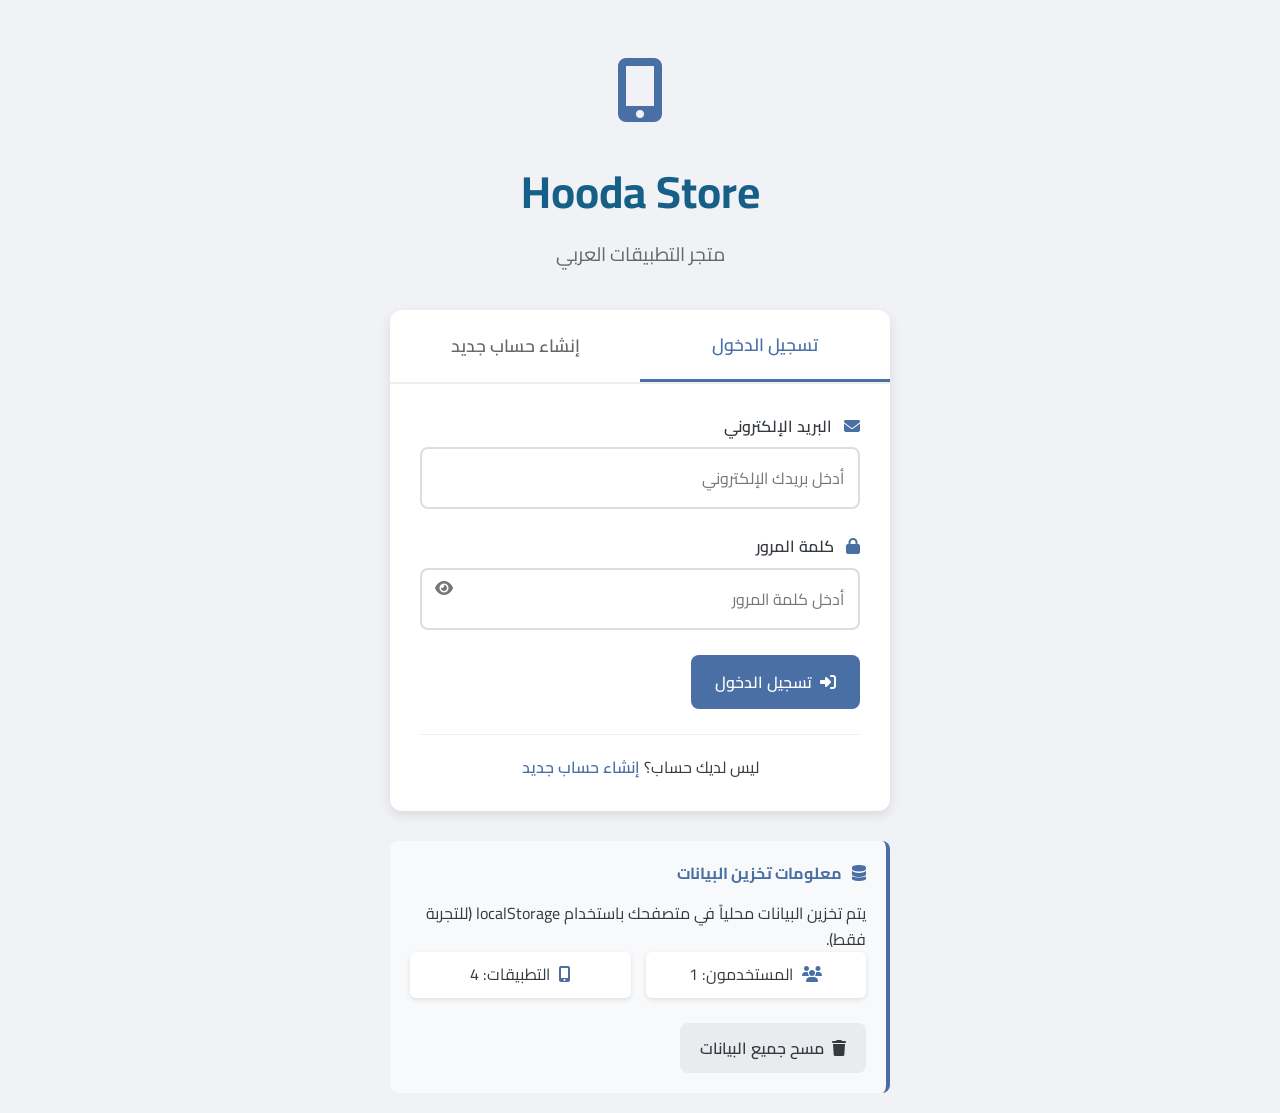
==== index.html @ 7df1f8b9 "Add files via upload" ====
<!DOCTYPE html>
<html lang="ar" dir="rtl">
<head>
    <meta charset="UTF-8">
    <meta name="viewport" content="width=device-width, initial-scale=1.0">
    <title>Hooda Store - متجر التطبيقات</title>
    <link rel="stylesheet" href="https://cdnjs.cloudflare.com/ajax/libs/font-awesome/6.4.0/css/all.min.css">
    <link href="https://fonts.googleapis.com/css2?family=Cairo:wght@300;400;600;700&display=swap" rel="stylesheet">
    <style>
        /* أساسيات الموقع */
        :root {
            --primary-color: #4a6fa5;
            --secondary-color: #166088;
            --accent-color: #17a2b8;
            --light-color: #f8f9fa;
            --dark-color: #343a40;
            --success-color: #28a745;
            --danger-color: #dc3545;
            --warning-color: #ffc107;
            --shadow: 0 4px 12px rgba(0, 0, 0, 0.1);
            --border-radius: 12px;
            --transition: all 0.3s ease;
        }

        * {
            margin: 0;
            padding: 0;
            box-sizing: border-box;
            font-family: 'Cairo', sans-serif;
        }

        body {
            background-color: #f0f2f5;
            color: var(--dark-color);
            line-height: 1.6;
            overflow-x: hidden;
        }

        .page {
            display: none;
            min-height: 100vh;
        }

        .page.active {
            display: block;
            animation: fadeIn 0.5s ease;
        }

        @keyframes fadeIn {
            from { opacity: 0; }
            to { opacity: 1; }
        }

        .container {
            max-width: 1200px;
            margin: 0 auto;
            padding: 20px;
        }

        /* صفحة المصادقة */
        .logo-header {
            text-align: center;
            margin-bottom: 40px;
            padding-top: 20px;
        }

        .logo-animation {
            font-size: 4rem;
            color: var(--primary-color);
            margin-bottom: 15px;
            animation: bounce 2s infinite alternate;
        }

        @keyframes bounce {
            0% { transform: translateY(0); }
            100% { transform: translateY(-15px); }
        }

        .logo-header h1 {
            font-size: 2.8rem;
            color: var(--secondary-color);
            margin-bottom: 10px;
        }

        .logo-header p {
            font-size: 1.2rem;
            color: #666;
        }

        .auth-container {
            background-color: white;
            border-radius: var(--border-radius);
            box-shadow: var(--shadow);
            max-width: 500px;
            margin: 0 auto;
            overflow: hidden;
        }

        .auth-tabs {
            display: flex;
            border-bottom: 2px solid #eee;
        }

        .auth-tab {
            flex: 1;
            padding: 18px;
            background: none;
            border: none;
            font-size: 1.1rem;
            font-weight: 600;
            color: #666;
            cursor: pointer;
            transition: var(--transition);
        }

        .auth-tab.active {
            color: var(--primary-color);
            border-bottom: 3px solid var(--primary-color);
        }

        .auth-form {
            padding: 30px;
            display: none;
        }

        .auth-form.active {
            display: block;
            animation: slideIn 0.5s ease;
        }

        @keyframes slideIn {
            from { opacity: 0; transform: translateY(20px); }
            to { opacity: 1; transform: translateY(0); }
        }

        .input-group {
            margin-bottom: 25px;
            position: relative;
        }

        .input-group label {
            display: block;
            margin-bottom: 8px;
            font-weight: 600;
            color: var(--dark-color);
        }

        .input-group label i {
            margin-left: 8px;
            color: var(--primary-color);
        }

        .input-group input, 
        .input-group select,
        .input-group textarea {
            width: 100%;
            padding: 14px;
            border: 2px solid #ddd;
            border-radius: 8px;
            font-size: 1rem;
            transition: var(--transition);
        }

        .input-group input:focus,
        .input-group select:focus,
        .input-group textarea:focus {
            border-color: var(--primary-color);
            outline: none;
            box-shadow: 0 0 0 3px rgba(74, 111, 165, 0.2);
        }

        .password-toggle {
            position: absolute;
            left: 15px;
            top: 42px;
            cursor: pointer;
            color: #777;
        }

        /* أنماط جديدة للدول */
        .phone-input-group {
            display: flex;
            gap: 10px;
        }
        
        .country-code {
            width: 120px;
        }
        
        .phone-number {
            flex: 1;
        }

        .otp-group {
            background-color: #f8f9fa;
            padding: 20px;
            border-radius: 8px;
            border-right: 4px solid var(--accent-color);
        }

        .otp-hint {
            font-size: 0.9rem;
            color: #666;
            margin-top: 8px;
        }

        .otp-display {
            background-color: var(--dark-color);
            color: white;
            padding: 15px;
            border-radius: 8px;
            text-align: center;
            font-size: 1.8rem;
            letter-spacing: 5px;
            margin-top: 15px;
            font-weight: bold;
            display: none;
            animation: pulse 2s infinite;
        }

        @keyframes pulse {
            0% { transform: scale(1); }
            50% { transform: scale(1.05); }
            100% { transform: scale(1); }
        }

        .btn-primary, .btn-secondary, .btn-logout, .btn-success {
            display: inline-flex;
            align-items: center;
            justify-content: center;
            padding: 12px 24px;
            border: none;
            border-radius: 8px;
            font-size: 1rem;
            font-weight: 600;
            cursor: pointer;
            transition: var(--transition);
            gap: 8px;
        }

        .btn-primary {
            background-color: var(--primary-color);
            color: white;
        }

        .btn-primary:hover {
            background-color: var(--secondary-color);
            transform: translateY(-3px);
            box-shadow: 0 6px 15px rgba(0, 0, 0, 0.1);
        }

        .btn-secondary {
            background-color: #e9ecef;
            color: var(--dark-color);
        }

        .btn-secondary:hover {
            background-color: #dee2e6;
        }

        .btn-success {
            background-color: var(--success-color);
            color: white;
        }

        .btn-success:hover {
            background-color: #218838;
            transform: translateY(-3px);
            box-shadow: 0 6px 15px rgba(0, 0, 0, 0.1);
        }

        .btn-logout {
            background-color: var(--danger-color);
            color: white;
            width: auto;
            padding: 10px 20px;
            font-size: 0.9rem;
        }

        .auth-footer {
            margin-top: 25px;
            text-align: center;
            padding-top: 20px;
            border-top: 1px solid #eee;
        }

        .auth-footer a {
            color: var(--primary-color);
            text-decoration: none;
            font-weight: 600;
        }

        .auth-footer a:hover {
            text-decoration: underline;
        }

        /* أنماط معلومات البيانات */
        .data-info {
            background-color: #f8f9fa;
            padding: 20px;
            border-radius: 8px;
            margin-top: 30px;
            border-right: 4px solid var(--primary-color);
            max-width: 500px;
            margin: 30px auto 0;
        }
        
        .data-info h4 {
            color: var(--primary-color);
            margin-bottom: 15px;
            display: flex;
            align-items: center;
            gap: 10px;
        }
        
        .data-stats {
            display: flex;
            gap: 15px;
            flex-wrap: wrap;
            margin-bottom: 15px;
        }
        
        .stat-item {
            background: white;
            padding: 10px 15px;
            border-radius: 6px;
            box-shadow: 0 2px 5px rgba(0,0,0,0.1);
            flex: 1;
            min-width: 120px;
            text-align: center;
        }
        
        .stat-item i {
            color: var(--primary-color);
            margin-left: 5px;
        }

        /* الصفحة الرئيسية */
        .main-header {
            background-color: white;
            box-shadow: var(--shadow);
            position: sticky;
            top: 0;
            z-index: 100;
        }

        .header-container {
            max-width: 1200px;
            margin: 0 auto;
            padding: 15px 20px;
            display: flex;
            justify-content: space-between;
            align-items: center;
        }

        .logo {
            display: flex;
            align-items: center;
        }

        .logo i {
            font-size: 2rem;
            color: var(--primary-color);
            margin-left: 10px;
        }

        .logo h2 {
            font-size: 1.8rem;
            color: var(--secondary-color);
        }

        .main-nav ul {
            display: flex;
            list-style: none;
        }

        .main-nav li {
            margin: 0 10px;
        }

        .nav-link {
            text-decoration: none;
            color: var(--dark-color);
            padding: 10px 15px;
            border-radius: 6px;
            transition: var(--transition);
            display: flex;
            align-items: center;
        }

        .nav-link i {
            margin-left: 8px;
        }

        .nav-link.active, .nav-link:hover {
            background-color: rgba(74, 111, 165, 0.1);
            color: var(--primary-color);
        }

        .user-info {
            display: flex;
            align-items: center;
            gap: 15px;
        }

        #user-email {
            color: var(--secondary-color);
            font-weight: 600;
        }

        .main-content {
            max-width: 1200px;
            margin: 0 auto;
            padding: 30px 20px;
            min-height: calc(100vh - 140px);
        }

        .page-content {
            display: none;
        }

        .page-content.active {
            display: block;
            animation: fadeIn 0.5s ease;
        }

        .hero-section {
            display: flex;
            flex-wrap: wrap;
            align-items: center;
            margin-bottom: 60px;
            background: linear-gradient(135deg, #f5f7fa 0%, #c3cfe2 100%);
            border-radius: var(--border-radius);
            padding: 40px;
            overflow: hidden;
        }

        .hero-content {
            flex: 1;
            min-width: 300px;
            padding: 20px;
        }

        .hero-content h1 {
            font-size: 2.5rem;
            margin-bottom: 20px;
            color: var(--secondary-color);
        }

        .highlight {
            color: var(--primary-color);
        }

        .hero-content p {
            font-size: 1.2rem;
            margin-bottom: 30px;
            color: #555;
        }

        .hero-image {
            flex: 1;
            min-width: 300px;
            display: flex;
            justify-content: center;
            align-items: center;
        }

        .phone-animation {
            width: 280px;
            height: 500px;
            background-color: #333;
            border-radius: 30px;
            position: relative;
            box-shadow: 0 20px 40px rgba(0, 0, 0, 0.2);
            overflow: hidden;
        }

        .phone-screen {
            width: 90%;
            height: 94%;
            background-color: #f8f9fa;
            border-radius: 20px;
            position: absolute;
            top: 3%;
            left: 5%;
            padding: 20px;
            display: flex;
            flex-wrap: wrap;
            justify-content: center;
            align-content: flex-start;
        }

        .app-icons {
            display: flex;
            flex-wrap: wrap;
            justify-content: center;
            gap: 15px;
        }

        .app-icon {
            width: 60px;
            height: 60px;
            background-color: white;
            border-radius: 15px;
            display: flex;
            justify-content: center;
            align-items: center;
            font-size: 1.5rem;
            color: var(--primary-color);
            box-shadow: 0 5px 10px rgba(0, 0, 0, 0.05);
            animation: float 3s infinite ease-in-out;
        }

        @keyframes float {
            0%, 100% { transform: translateY(0); }
            50% { transform: translateY(-10px); }
        }

        .featured-section, .apps-header, .admin-header {
            margin-bottom: 40px;
        }

        .featured-section h2, .apps-header h2, .admin-header h2 {
            font-size: 2rem;
            color: var(--secondary-color);
            margin-bottom: 10px;
            display: flex;
            align-items: center;
        }

        .featured-section h2 i, .apps-header h2 i, .admin-header h2 i {
            margin-left: 10px;
        }

        .admin-subtitle {
            color: #666;
            font-size: 1.1rem;
        }

        .apps-header {
            display: flex;
            justify-content: space-between;
            align-items: center;
            flex-wrap: wrap;
            gap: 20px;
        }

        .search-box {
            position: relative;
            width: 300px;
        }

        .search-box input {
            width: 100%;
            padding: 12px 45px 12px 20px;
            border: 2px solid #ddd;
            border-radius: 30px;
            font-size: 1rem;
            transition: var(--transition);
        }

        .search-box input:focus {
            border-color: var(--primary-color);
            outline: none;
        }

        .search-box i {
            position: absolute;
            left: 20px;
            top: 50%;
            transform: translateY(-50%);
            color: #777;
        }

        .apps-grid {
            display: grid;
            grid-template-columns: repeat(auto-fill, minmax(280px, 1fr));
            gap: 30px;
        }

        .app-card {
            background-color: white;
            border-radius: var(--border-radius);
            overflow: hidden;
            box-shadow: var(--shadow);
            transition: var(--transition);
            cursor: pointer;
        }

        .app-card:hover {
            transform: translateY(-10px);
            box-shadow: 0 15px 30px rgba(0, 0, 0, 0.1);
        }

        .app-icon-container {
            height: 180px;
            background: linear-gradient(135deg, var(--primary-color), var(--secondary-color));
            display: flex;
            justify-content: center;
            align-items: center;
            font-size: 4rem;
            color: white;
            position: relative;
        }

        .app-version {
            position: absolute;
            top: 10px;
            left: 10px;
            background: var(--accent-color);
            color: white;
            padding: 4px 8px;
            border-radius: 4px;
            font-size: 0.8rem;
            font-weight: bold;
        }

        .app-info {
            padding: 20px;
        }

        .app-info h4 {
            font-size: 1.4rem;
            margin-bottom: 10px;
            color: var(--dark-color);
        }

        .app-category {
            color: var(--primary-color);
            font-weight: 600;
            margin-bottom: 10px;
            font-size: 0.9rem;
        }

        .app-description {
            color: #666;
            margin-bottom: 15px;
            font-size: 0.95rem;
            display: -webkit-box;
            -webkit-line-clamp: 2;
            -webkit-box-orient: vertical;
            overflow: hidden;
        }

        .app-footer {
            display: flex;
            justify-content: space-between;
            align-items: center;
            padding-top: 15px;
            border-top: 1px solid #eee;
        }

        .app-uploader {
            font-size: 0.85rem;
            color: #888;
        }

        .download-btn {
            background-color: var(--accent-color);
            color: white;
            border: none;
            padding: 8px 15px;
            border-radius: 6px;
            font-size: 0.9rem;
            cursor: pointer;
            transition: var(--transition);
        }

        .download-btn:hover {
            background-color: #138496;
        }

        /* لوحة المشرف */
        .admin-container {
            display: grid;
            grid-template-columns: 1fr 1fr;
            gap: 30px;
        }

        @media (max-width: 992px) {
            .admin-container {
                grid-template-columns: 1fr;
            }
        }

        .admin-card {
            background-color: white;
            border-radius: var(--border-radius);
            padding: 30px;
            box-shadow: var(--shadow);
        }

        .admin-card h3 {
            font-size: 1.6rem;
            color: var(--secondary-color);
            margin-bottom: 25px;
            display: flex;
            align-items: center;
        }

        .admin-card h3 i {
            margin-left: 10px;
        }

        .file-hint {
            display: block;
            margin-top: 5px;
            color: #777;
            font-size: 0.85rem;
        }

        .admin-apps {
            max-height: 500px;
            overflow-y: auto;
        }

        .admin-app-item {
            padding: 15px;
            border-bottom: 1px solid #eee;
            display: flex;
            justify-content: space-between;
            align-items: center;
        }

        .admin-app-item:last-child {
            border-bottom: none;
        }

        .admin-app-info h5 {
            font-size: 1.1rem;
            margin-bottom: 5px;
        }

        .admin-app-actions {
            display: flex;
            gap: 10px;
        }

        .delete-app-btn {
            background-color: var(--danger-color);
            color: white;
            border: none;
            padding: 6px 12px;
            border-radius: 4px;
            cursor: pointer;
            font-size: 0.85rem;
        }

        .update-app-btn {
            background-color: var(--warning-color);
            color: var(--dark-color);
            border: none;
            padding: 6px 12px;
            border-radius: 4px;
            cursor: pointer;
            font-size: 0.85rem;
        }

        /* أنماط جديدة لرفع الصور */
        .upload-images-container {
            display: grid;
            grid-template-columns: repeat(auto-fill, minmax(150px, 1fr));
            gap: 10px;
            margin-top: 10px;
        }

        .image-preview {
            position: relative;
            width: 150px;
            height: 150px;
            border: 2px dashed #ddd;
            border-radius: 8px;
            overflow: hidden;
            display: flex;
            align-items: center;
            justify-content: center;
            background-color: #f8f9fa;
        }

        .image-preview img {
            width: 100%;
            height: 100%;
            object-fit: cover;
        }

        .remove-image {
            position: absolute;
            top: 5px;
            left: 5px;
            background-color: var(--danger-color);
            color: white;
            border: none;
            border-radius: 50%;
            width: 24px;
            height: 24px;
            cursor: pointer;
            display: flex;
            align-items: center;
            justify-content: center;
        }

        .version-input-group {
            display: flex;
            gap: 10px;
            align-items: center;
        }

        .version-input {
            flex: 1;
        }

        /* نافذة التحديثات */
        .updates-container {
            margin-top: 20px;
            padding: 20px;
            background-color: #f8f9fa;
            border-radius: 8px;
        }

        .update-item {
            background: white;
            padding: 15px;
            border-radius: 8px;
            margin-bottom: 15px;
            border-right: 4px solid var(--accent-color);
        }

        .update-header {
            display: flex;
            justify-content: space-between;
            align-items: center;
            margin-bottom: 10px;
        }

        .update-version {
            background: var(--accent-color);
            color: white;
            padding: 4px 8px;
            border-radius: 4px;
            font-weight: bold;
        }

        .update-date {
            color: #666;
            font-size: 0.9rem;
        }

        .update-notes {
            color: #333;
            line-height: 1.5;
        }

        /* النافذة المنبثقة */
        .modal {
            display: none;
            position: fixed;
            top: 0;
            left: 0;
            width: 100%;
            height: 100%;
            background-color: rgba(0, 0, 0, 0.5);
            z-index: 1000;
            justify-content: center;
            align-items: center;
            animation: fadeIn 0.3s ease;
        }

        .modal.active {
            display: flex;
        }

        .modal-content {
            background-color: white;
            border-radius: var(--border-radius);
            width: 90%;
            max-width: 800px;
            max-height: 90vh;
            overflow-y: auto;
            box-shadow: 0 20px 50px rgba(0, 0, 0, 0.2);
            animation: slideUp 0.4s ease;
        }

        @keyframes slideUp {
            from { transform: translateY(50px); opacity: 0; }
            to { transform: translateY(0); opacity: 1; }
        }

        .modal-header {
            padding: 20px 30px;
            border-bottom: 1px solid #eee;
            display: flex;
            justify-content: space-between;
            align-items: center;
        }

        .modal-header h3 {
            color: var(--secondary-color);
        }

        .close-modal {
            background: none;
            border: none;
            font-size: 2rem;
            color: #777;
            cursor: pointer;
            line-height: 1;
        }

        .modal-body {
            padding: 30px;
        }

        .app-details {
            display: flex;
            flex-wrap: wrap;
            gap: 30px;
            margin-bottom: 30px;
        }

        .app-icon-large {
            width: 120px;
            height: 120px;
            background: linear-gradient(135deg, var(--primary-color), var(--secondary-color));
            border-radius: 20px;
            display: flex;
            justify-content: center;
            align-items: center;
            font-size: 3rem;
            color: white;
            position: relative;
        }

        .app-version-large {
            position: absolute;
            bottom: -10px;
            right: -10px;
            background: var(--accent-color);
            color: white;
            padding: 6px 12px;
            border-radius: 20px;
            font-size: 0.9rem;
            font-weight: bold;
        }

        .app-info {
            flex: 1;
            min-width: 250px;
        }

        .app-info h4 {
            font-size: 1.8rem;
            margin-bottom: 10px;
            color: var(--dark-color);
        }

        .app-category, .app-uploader, .app-date {
            margin-bottom: 10px;
            color: #666;
        }

        .app-description {
            line-height: 1.7;
            margin-top: 15px;
            margin-bottom: 20px;
        }

        /* معرض الصور في النافذة المنبثقة */
        .screenshots-gallery {
            margin: 30px 0;
        }

        .screenshots-gallery h4 {
            margin-bottom: 15px;
            color: var(--secondary-color);
        }

        .gallery-container {
            display: grid;
            grid-template-columns: repeat(auto-fill, minmax(150px, 1fr));
            gap: 15px;
        }

        .gallery-image {
            width: 100%;
            height: 150px;
            border-radius: 8px;
            overflow: hidden;
            cursor: pointer;
            transition: var(--transition);
        }

        .gallery-image:hover {
            transform: scale(1.05);
        }

        .gallery-image img {
            width: 100%;
            height: 100%;
            object-fit: cover;
        }

        .modal-actions {
            display: flex;
            justify-content: flex-end;
            gap: 15px;
            padding-top: 20px;
            border-top: 1px solid #eee;
        }

        .main-footer {
            background-color: var(--dark-color);
            color: white;
            text-align: center;
            padding: 20px;
            margin-top: 50px;
        }

        /* تصميم متجاوب */
        @media (max-width: 768px) {
            .header-container {
                flex-direction: column;
                gap: 15px;
            }
            
            .main-nav ul {
                flex-wrap: wrap;
                justify-content: center;
            }
            
            .user-info {
                flex-direction: column;
                gap: 10px;
            }
            
            .hero-section {
                flex-direction: column;
                text-align: center;
            }
            
            .hero-content h1 {
                font-size: 2rem;
            }
            
            .phone-animation {
                width: 220px;
                height: 400px;
            }
            
            .apps-header {
                flex-direction: column;
                align-items: flex-start;
            }
            
            .search-box {
                width: 100%;
            }
            
            .modal-content {
                width: 95%;
            }
            
            .app-details {
                flex-direction: column;
                text-align: center;
            }
            
            .app-icon-large {
                margin: 0 auto;
            }
            
            .admin-container {
                grid-template-columns: 1fr;
            }
        }

        /* تحسينات للهواتف الصغيرة */
        @media (max-width: 480px) {
            .auth-form {
                padding: 20px;
            }
            
            .logo-header h1 {
                font-size: 2.2rem;
            }
            
            .auth-tab {
                padding: 15px 10px;
                font-size: 1rem;
            }
            
            .hero-content h1 {
                font-size: 1.8rem;
            }
            
            .apps-grid {
                grid-template-columns: 1fr;
            }
            
            .modal-body {
                padding: 20px;
            }
            
            .modal-actions {
                flex-direction: column;
            }
            
            .modal-actions button {
                width: 100%;
            }
        }

        /* رسائل التنبيه */
        .message {
            position: fixed;
            top: 20px;
            right: 20px;
            max-width: 400px;
            background: white;
            border-radius: 8px;
            box-shadow: 0 5px 15px rgba(0,0,0,0.2);
            padding: 15px 20px;
            display: flex;
            justify-content: space-between;
            align-items: center;
            z-index: 9999;
            transform: translateX(150%);
            transition: transform 0.3s ease;
            border-right: 4px solid #4a6fa5;
        }
        
        .message.show {
            transform: translateX(0);
        }
        
        .message-success {
            border-right-color: var(--success-color);
        }
        
        .message-error {
            border-right-color: var(--danger-color);
        }
        
        .message-info {
            border-right-color: var(--accent-color);
        }
        
        .message-content {
            display: flex;
            align-items: center;
            gap: 10px;
        }
        
        .message-content i {
            font-size: 1.2rem;
        }
        
        .message-success .message-content i {
            color: var(--success-color);
        }
        
        .message-error .message-content i {
            color: var(--danger-color);
        }
        
        .message-info .message-content i {
            color: var(--accent-color);
        }
        
        .message-close {
            background: none;
            border: none;
            font-size: 1.5rem;
            color: #777;
            cursor: pointer;
            line-height: 1;
            margin-right: 10px;
        }
        
        @media (max-width: 768px) {
            .message {
                max-width: 90%;
                right: 5%;
            }
        }
    </style>
</head>
<body>
    <!-- صفحة التسجيل/الدخول الرئيسية -->
    <div id="auth-page" class="page active">
        <div class="container">
            <div class="logo-header">
                <div class="logo-animation">
                    <i class="fas fa-mobile-alt"></i>
                </div>
                <h1>Hooda Store</h1>
                <p>متجر التطبيقات العربي</p>
            </div>
            
            <div class="auth-container">
                <div class="auth-tabs">
                    <button class="auth-tab active" id="login-tab">تسجيل الدخول</button>
                    <button class="auth-tab" id="signup-tab">إنشاء حساب جديد</button>
                </div>
                
                <!-- نموذج تسجيل الدخول -->
                <form id="login-form" class="auth-form active">
                    <div class="input-group">
                        <label for="login-email"><i class="fas fa-envelope"></i> البريد الإلكتروني</label>
                        <input type="email" id="login-email" placeholder="أدخل بريدك الإلكتروني" required>
                    </div>
                    
                    <div class="input-group">
                        <label for="login-password"><i class="fas fa-lock"></i> كلمة المرور</label>
                        <input type="password" id="login-password" placeholder="أدخل كلمة المرور" required>
                        <div class="password-toggle">
                            <i class="fas fa-eye" id="toggle-login-password"></i>
                        </div>
                    </div>
                    
                    <button type="submit" class="btn-primary">
                        <i class="fas fa-sign-in-alt"></i> تسجيل الدخول
                    </button>
                    
                    <div class="auth-footer">
                        <p>ليس لديك حساب؟ <a href="#" id="go-to-signup">إنشاء حساب جديد</a></p>
                    </div>
                </form>
                
                <!-- نموذج إنشاء حساب -->
                <form id="signup-form" class="auth-form">
                    <div class="input-group">
                        <label for="signup-name"><i class="fas fa-user"></i> الاسم الرباعي</label>
                        <input type="text" id="signup-name" placeholder="أدخل اسمك الرباعي" required>
                    </div>
                    
                    <div class="input-group">
                        <label for="signup-email"><i class="fas fa-envelope"></i> البريد الإلكتروني</label>
                        <input type="email" id="signup-email" placeholder="أدخل بريدك الإلكتروني" required>
                    </div>
                    
                    <div class="input-group">
                        <label for="signup-phone"><i class="fas fa-phone"></i> رقم الجوال</label>
                        <div class="phone-input-group">
                            <select id="country-code" class="country-code" required>
                                <option value="">اختر الدولة</option>
                                <option value="+20">🇪🇬 مصر +20</option>
                                <option value="+966">🇸🇦 السعودية +966</option>
                                <option value="+971">🇦🇪 الإمارات +971</option>
                                <option value="+973">🇧🇭 البحرين +973</option>
                                <option value="+974">🇶🇦 قطر +974</option>
                                <option value="+965">🇰🇼 الكويت +965</option>
                                <option value="+968">🇴🇲 عُمان +968</option>
                            </select>
                            <input type="tel" id="signup-phone" class="phone-number" placeholder="رقم الجوال" required>
                        </div>
                    </div>
                    
                    <div class="input-group">
                        <label for="signup-password"><i class="fas fa-lock"></i> كلمة المرور</label>
                        <input type="password" id="signup-password" placeholder="أدخل كلمة مرور قوية" required>
                        <div class="password-toggle">
                            <i class="fas fa-eye" id="toggle-signup-password"></i>
                        </div>
                    </div>
                    
                    <div class="input-group">
                        <label for="signup-confirm-password"><i class="fas fa-lock"></i> تأكيد كلمة المرور</label>
                        <input type="password" id="signup-confirm-password" placeholder="أكد كلمة المرور" required>
                    </div>
                    
                    <button type="button" id="request-otp-btn" class="btn-secondary">
                        <i class="fas fa-key"></i> إرسال رمز التحقق (OTP)
                    </button>
                    
                    <div class="input-group otp-group" id="otp-section" style="display: none;">
                        <label for="signup-otp"><i class="fas fa-shield-alt"></i> رمز التحقق (OTP)</label>
                        <input type="text" id="signup-otp" placeholder="أدخل الرمز المكون من 6 أرقام" maxlength="6" required>
                        <p class="otp-hint">تم إنشاء رمز التحقق بنجاح. أدخل الرمز الظاهر أدناه:</p>
                        <div class="otp-display" id="otp-display"></div>
                    </div>
                    
                    <button type="submit" class="btn-primary" id="signup-submit" disabled>
                        <i class="fas fa-user-plus"></i> إنشاء الحساب
                    </button>
                    
                    <div class="auth-footer">
                        <p>لديك حساب بالفعل؟ <a href="#" id="go-to-login">تسجيل الدخول</a></p>
                    </div>
                </form>
            </div>
            
            <!-- قسم معلومات تخزين البيانات -->
            <div class="data-info">
                <h4><i class="fas fa-database"></i> معلومات تخزين البيانات</h4>
                <p>يتم تخزين البيانات محلياً في متصفحك باستخدام localStorage (للتجربة فقط).</p>
                <div class="data-stats">
                    <div class="stat-item">
                        <i class="fas fa-users"></i> المستخدمون: <span id="users-count">0</span>
                    </div>
                    <div class="stat-item">
                        <i class="fas fa-mobile-alt"></i> التطبيقات: <span id="apps-count">0</span>
                    </div>
                </div>
                <button id="clear-data-btn" class="btn-secondary" style="margin-top: 10px; width: auto; padding: 10px 20px;">
                    <i class="fas fa-trash"></i> مسح جميع البيانات
                </button>
            </div>
        </div>
    </div>
    
    <!-- الصفحة الرئيسية (بعد تسجيل الدخول) -->
    <div id="main-page" class="page">
        <header class="main-header">
            <div class="header-container">
                <div class="logo">
                    <i class="fas fa-mobile-alt"></i>
                    <h2>Hooda Store</h2>
                </div>
                
                <nav class="main-nav">
                    <ul>
                        <li><a href="#" class="nav-link active" data-page="home"><i class="fas fa-home"></i> الرئيسية</a></li>
                        <li><a href="#" class="nav-link" data-page="apps"><i class="fas fa-th"></i> التطبيقات</a></li>
                        <li><a href="#" class="nav-link" data-page="admin" id="admin-nav" style="display: none;"><i class="fas fa-user-cog"></i> لوحة المشرف</a></li>
                    </ul>
                </nav>
                
                <div class="user-info">
                    <span id="user-email"></span>
                    <button id="logout-btn" class="btn-logout">
                        <i class="fas fa-sign-out-alt"></i> تسجيل الخروج
                    </button>
                </div>
            </div>
        </header>
        
        <main class="main-content">
            <!-- صفحة الرئيسية -->
            <div id="home-content" class="page-content active">
                <div class="hero-section">
                    <div class="hero-content">
                        <h1>مرحبًا بك في <span class="highlight">Hooda Store</span></h1>
                        <p>متجر التطبيقات العربي الأول. استكشف وابحث عن أفضل التطبيقات التي تناسب احتياجاتك.</p>
                        <button class="btn-primary" id="explore-apps-btn">
                            <i class="fas fa-rocket"></i> استكشاف التطبيقات
                        </button>
                    </div>
                    <div class="hero-image">
                        <div class="phone-animation">
                            <div class="phone-screen">
                                <div class="app-icons">
                                    <div class="app-icon" style="animation-delay: 0s;"><i class="fas fa-gamepad"></i></div>
                                    <div class="app-icon" style="animation-delay: 0.2s;"><i class="fas fa-camera"></i></div>
                                    <div class="app-icon" style="animation-delay: 0.4s;"><i class="fas fa-music"></i></div>
                                    <div class="app-icon" style="animation-delay: 0.6s;"><i class="fas fa-video"></i></div>
                                    <div class="app-icon" style="animation-delay: 0.8s;"><i class="fas fa-book"></i></div>
                                    <div class="app-icon" style="animation-delay: 1s;"><i class="fas fa-calendar"></i></div>
                                </div>
                            </div>
                        </div>
                    </div>
                </div>
                
                <div class="featured-section">
                    <h2><i class="fas fa-star"></i> التطبيقات المميزة</h2>
                    <div class="apps-grid" id="featured-apps">
                        <!-- سيتم ملؤها بواسطة JavaScript -->
                    </div>
                </div>
            </div>
            
            <!-- صفحة التطبيقات -->
            <div id="apps-content" class="page-content">
                <div class="apps-header">
                    <h2><i class="fas fa-th-large"></i> جميع التطبيقات</h2>
                    <div class="search-box">
                        <input type="text" id="app-search" placeholder="ابحث عن تطبيق...">
                        <i class="fas fa-search"></i>
                    </div>
                </div>
                
                <div class="apps-grid" id="all-apps">
                    <!-- سيتم ملؤها بواسطة JavaScript -->
                </div>
            </div>
            
            <!-- صفحة المشرف -->
            <div id="admin-content" class="page-content">
                <div class="admin-header">
                    <h2><i class="fas fa-user-cog"></i> لوحة التحكم - المشرف</h2>
                    <p class="admin-subtitle">مرحبًا <span id="admin-name"></span>، يمكنك هنا رفع تطبيقات جديدة وإدارة المتجر.</p>
                </div>
                
                <div class="admin-container">
                    <div class="admin-card upload-app">
                        <h3><i class="fas fa-cloud-upload-alt"></i> رفع تطبيق جديد</h3>
                        <form id="upload-app-form">
                            <div class="input-group">
                                <label for="app-name"><i class="fas fa-heading"></i> اسم التطبيق</label>
                                <input type="text" id="app-name" placeholder="أدخل اسم التطبيق" required>
                            </div>
                            
                            <div class="input-group">
                                <label for="app-description"><i class="fas fa-align-left"></i> وصف التطبيق</label>
                                <textarea id="app-description" rows="4" placeholder="أدخل وصفًا مفصلًا للتطبيق" required></textarea>
                            </div>
                            
                            <div class="input-group">
                                <label for="app-category"><i class="fas fa-tag"></i> الفئة</label>
                                <select id="app-category" required>
                                    <option value="">اختر فئة</option>
                                    <option value="ألعاب">ألعاب</option>
                                    <option value="اجتماعية">اجتماعية</option>
                                    <option value="تعليم">تعليم</option>
                                    <option value="إنتاجية">إنتاجية</option>
                                    <option value="ترفيه">ترفيه</option>
                                    <option value="أدوات">أدوات</option>
                                </select>
                            </div>
                            
                            <div class="input-group">
                                <label for="app-version"><i class="fas fa-code-branch"></i> إصدار التطبيق</label>
                                <div class="version-input-group">
                                    <input type="text" id="app-version" class="version-input" placeholder="1.0.0" value="1.0.0" required>
                                    <small>مثال: 1.0.0</small>
                                </div>
                            </div>
                            
                            <div class="input-group">
                                <label for="app-icon"><i class="fas fa-image"></i> أيقونة التطبيق (رابط)</label>
                                <input type="text" id="app-icon" placeholder="https://example.com/icon.png" value="https://via.placeholder.com/100">
                            </div>
                            
                            <div class="input-group">
                                <label for="app-screenshots"><i class="fas fa-images"></i> صور التطبيق (اختياري)</label>
                                <input type="file" id="app-screenshots" accept="image/*" multiple>
                                <small class="file-hint">يمكنك رفع حتى 5 صور لتطبيقك</small>
                                <div class="upload-images-container" id="screenshots-preview">
                                    <!-- معاينة الصور هنا -->
                                </div>
                            </div>
                            
                            <div class="input-group">
                                <label for="app-file"><i class="fas fa-file-archive"></i> ملف التطبيق (APK)</label>
                                <input type="file" id="app-file" accept=".apk,.zip" required>
                                <small class="file-hint">يمكنك رفع ملف APK أو ZIP</small>
                            </div>
                            
                            <button type="submit" class="btn-primary">
                                <i class="fas fa-upload"></i> رفع التطبيق
                            </button>
                        </form>
                    </div>
                    
                    <div class="admin-card apps-list">
                        <h3><i class="fas fa-list"></i> التطبيقات المرفوعة</h3>
                        <div class="admin-apps" id="admin-apps-list">
                            <!-- سيتم ملؤها بواسطة JavaScript -->
                        </div>
                    </div>
                </div>
            </div>
        </main>
        
        <footer class="main-footer">
            <p>© 2024 Hooda Store - جميع الحقوق محفوظة</p>
            <p>هذا موقع تجريبي لأغراض التعليم فقط</p>
        </footer>
    </div>

    <!-- نافذة تفاصيل التطبيق -->
    <div id="app-details-modal" class="modal">
        <div class="modal-content">
            <div class="modal-header">
                <h3 id="modal-app-title">تفاصيل التطبيق</h3>
                <button class="close-modal">&times;</button>
            </div>
            <div class="modal-body">
                <div class="app-details">
                    <div class="app-icon-large">
                        <i class="fas fa-mobile-alt" id="modal-app-icon"></i>
                        <div class="app-version-large" id="modal-app-version"></div>
                    </div>
                    <div class="app-info">
                        <h4 id="modal-app-name"></h4>
                        <p class="app-category" id="modal-app-category"></p>
                        <p class="app-uploader" id="modal-app-uploader"></p>
                        <p class="app-date" id="modal-app-date"></p>
                        <p class="app-description" id="modal-app-description"></p>
                    </div>
                </div>
                
                <!-- معرض الصور -->
                <div class="screenshots-gallery" id="screenshots-gallery" style="display: none;">
                    <h4><i class="fas fa-images"></i> معرض الصور</h4>
                    <div class="gallery-container" id="gallery-container">
                        <!-- الصور هنا -->
                    </div>
                </div>
                
                <!-- قسم التحديثات -->
                <div class="updates-container" id="updates-container" style="display: none;">
                    <h4><i class="fas fa-sync-alt"></i> آخر التحديثات</h4>
                    <div id="updates-list">
                        <!-- قائمة التحديثات هنا -->
                    </div>
                </div>
                
                <div class="modal-actions">
                    <button class="btn-success" id="download-app-btn">
                        <i class="fas fa-download"></i> تنزيل التطبيق
                    </button>
                    <button class="btn-secondary close-modal">إغلاق</button>
                </div>
            </div>
        </div>
    </div>

    <!-- نافذة إصدار تحديث -->
    <div id="update-app-modal" class="modal">
        <div class="modal-content">
            <div class="modal-header">
                <h3>إصدار تحديث جديد</h3>
                <button class="close-update-modal">&times;</button>
            </div>
            <div class="modal-body">
                <form id="update-app-form">
                    <div class="input-group">
                        <label for="update-version"><i class="fas fa-code-branch"></i> إصدار التحديث</label>
                        <input type="text" id="update-version" placeholder="مثال: 1.1.0" required>
                    </div>
                    
                    <div class="input-group">
                        <label for="update-notes"><i class="fas fa-sticky-note"></i> ملاحظات التحديث</label>
                        <textarea id="update-notes" rows="4" placeholder="ما الجديد في هذا الإصدار؟" required></textarea>
                    </div>
                    
                    <div class="input-group">
                        <label for="update-file"><i class="fas fa-file-archive"></i> ملف التحديث (APK)</label>
                        <input type="file" id="update-file" accept=".apk,.zip" required>
                        <small class="file-hint">ملف التحديث يجب أن يكون APK أو ZIP</small>
                    </div>
                    
                    <input type="hidden" id="update-app-id">
                    
                    <div class="modal-actions">
                        <button type="submit" class="btn-success">
                            <i class="fas fa-upload"></i> رفع التحديث
                        </button>
                        <button type="button" class="btn-secondary close-update-modal">إلغاء</button>
                    </div>
                </form>
            </div>
        </div>
    </div>

    <script>
        // البيانات الأولية
        const OTP_CODES = [
            "123456", "654321", "987654", "456789", "112233",
            "998877", "554433", "667788", "223344", "889900"
        ];

        // حساب المشرف الأساسي
        const ADMIN_ACCOUNT = {
            id: 1,
            email: "hooda2024g1@gmail.com",
            password: "M13854672m#",
            name: "المشرف الرئيسي",
            phone: "+201000000000",
            countryCode: "+20",
            isAdmin: true,
            joinDate: "2024-01-01"
        };

        // بيانات التطبيقات الافتراضية مع تحديثات
        const DEFAULT_APPS = [
            {
                id: 1,
                name: "تطبيق الألعاب",
                description: "تطبيق يحتوي على مجموعة من الألعاب المسلية والمسابقات الشيقة",
                category: "ألعاب",
                icon: "fas fa-gamepad",
                uploader: "المشرف الرئيسي",
                version: "1.2.1",
                date: "2024-01-15",
                featured: true,
                screenshots: [],
                updates: [
                    {
                        version: "1.2.1",
                        date: "2024-03-10",
                        notes: "إصلاح مشكلة في الصوت وتحسين الأداء"
                    },
                    {
                        version: "1.2.0",
                        date: "2024-02-20",
                        notes: "إضافة 5 ألعاب جديدة وتحسين الواجهة"
                    },
                    {
                        version: "1.1.0",
                        date: "2024-01-30",
                        notes: "إصلاح الأخطاء وتحسين الاستقرار"
                    }
                ]
            },
            {
                id: 2,
                name: "موسيقى العرب",
                description: "استمع إلى أفضل الأغاني العربية والعالمية بدون انقطاع",
                category: "ترفيه",
                icon: "fas fa-music",
                uploader: "المشرف الرئيسي",
                version: "2.0.3",
                date: "2024-02-10",
                featured: true,
                screenshots: [],
                updates: [
                    {
                        version: "2.0.3",
                        date: "2024-03-05",
                        notes: "تحسين جودة الصوت وإضافة مؤثرات جديدة"
                    }
                ]
            },
            {
                id: 3,
                name: "تعلم البرمجة",
                description: "تعلم البرمجة من الصفر مع دروس تفاعلية وتمارين عملية",
                category: "تعليم",
                icon: "fas fa-code",
                uploader: "المشرف الرئيسي",
                version: "1.5.0",
                date: "2024-03-05",
                featured: true,
                screenshots: [],
                updates: []
            },
            {
                id: 4,
                name: "تطبيق الكاميرا",
                description: "تطبيق كاميرا متقدم مع فلترات وتأثيرات رائعة",
                category: "أدوات",
                icon: "fas fa-camera",
                uploader: "المشرف الرئيسي",
                version: "1.0.0",
                date: "2024-03-10",
                featured: false,
                screenshots: [],
                updates: []
            }
        ];

        // حالة التطبيق
        let currentUser = null;
        let apps = [];
        let currentOTP = "";
        let nextAppId = 5;
        let selectedAppForUpdate = null;
        let uploadedImages = [];

        // تهيئة الموقع عند التحميل
        document.addEventListener('DOMContentLoaded', function() {
            loadDataFromStorage();
            setupEventListeners();
            checkLoggedInUser();
            updateDataStats();
        });

        // تحميل البيانات من localStorage
        function loadDataFromStorage() {
            const storedApps = localStorage.getItem('hooda_apps');
            if (storedApps) {
                apps = JSON.parse(storedApps);
            } else {
                apps = [...DEFAULT_APPS];
                localStorage.setItem('hooda_apps', JSON.stringify(apps));
            }
            
            const maxId = apps.reduce((max, app) => Math.max(max, app.id), 0);
            nextAppId = maxId + 1;
            
            const storedUser = localStorage.getItem('hooda_current_user');
            if (storedUser) {
                currentUser = JSON.parse(storedUser);
            }
            
            const storedUsers = localStorage.getItem('hooda_users');
            if (!storedUsers) {
                const initialUsers = [ADMIN_ACCOUNT];
                localStorage.setItem('hooda_users', JSON.stringify(initialUsers));
            }
        }

        // حفظ البيانات في localStorage
        function saveDataToStorage() {
            localStorage.setItem('hooda_apps', JSON.stringify(apps));
            if (currentUser) {
                localStorage.setItem('hooda_current_user', JSON.stringify(currentUser));
            } else {
                localStorage.removeItem('hooda_current_user');
            }
            updateDataStats();
        }

        // تحديث إحصائيات البيانات
        function updateDataStats() {
            const users = JSON.parse(localStorage.getItem('hooda_users') || '[]');
            document.getElementById('users-count').textContent = users.length;
            document.getElementById('apps-count').textContent = apps.length;
        }

        // إعداد معالجات الأحداث
        function setupEventListeners() {
            // مصادقة
            document.getElementById('login-tab').addEventListener('click', () => switchAuthTab('login'));
            document.getElementById('signup-tab').addEventListener('click', () => switchAuthTab('signup'));
            document.getElementById('go-to-signup').addEventListener('click', (e) => {
                e.preventDefault();
                switchAuthTab('signup');
            });
            document.getElementById('go-to-login').addEventListener('click', (e) => {
                e.preventDefault();
                switchAuthTab('login');
            });
            
            document.getElementById('toggle-login-password').addEventListener('click', togglePasswordVisibility);
            document.getElementById('toggle-signup-password').addEventListener('click', togglePasswordVisibility);
            
            document.getElementById('login-form').addEventListener('submit', handleLogin);
            document.getElementById('request-otp-btn').addEventListener('click', generateOTP);
            document.getElementById('signup-form').addEventListener('submit', handleSignup);
            
            // تنقل
            document.getElementById('logout-btn').addEventListener('click', handleLogout);
            document.getElementById('clear-data-btn').addEventListener('click', clearAllData);
            
            document.querySelectorAll('.nav-link').forEach(link => {
                link.addEventListener('click', function(e) {
                    e.preventDefault();
                    const page = this.getAttribute('data-page');
                    switchPage(page);
                });
            });
            
            document.getElementById('explore-apps-btn').addEventListener('click', () => switchPage('apps'));
            
            // تطبيقات
            document.getElementById('upload-app-form').addEventListener('submit', handleAppUpload);
            document.getElementById('app-search').addEventListener('input', filterApps);
            document.getElementById('app-screenshots').addEventListener('change', handleImageUpload);
            
            // نوافذ منبثقة
            document.querySelectorAll('.close-modal').forEach(btn => {
                btn.addEventListener('click', () => {
                    document.getElementById('app-details-modal').classList.remove('active');
                });
            });
            
            document.querySelectorAll('.close-update-modal').forEach(btn => {
                btn.addEventListener('click', () => {
                    document.getElementById('update-app-modal').classList.remove('active');
                });
            });
            
            document.getElementById('download-app-btn').addEventListener('click', downloadApp);
            
            document.getElementById('app-details-modal').addEventListener('click', function(e) {
                if (e.target === this) {
                    this.classList.remove('active');
                }
            });
            
            document.getElementById('update-app-modal').addEventListener('click', function(e) {
                if (e.target === this) {
                    this.classList.remove('active');
                }
            });
            
            document.getElementById('update-app-form').addEventListener('submit', handleUpdateApp);
        }

        // معالجة رفع الصور
        function handleImageUpload(e) {
            const files = e.target.files;
            const previewContainer = document.getElementById('screenshots-preview');
            previewContainer.innerHTML = '';
            uploadedImages = [];
            
            for (let i = 0; i < Math.min(files.length, 5); i++) {
                const file = files[i];
                const reader = new FileReader();
                
                reader.onload = function(e) {
                    uploadedImages.push(e.target.result);
                    
                    const imageDiv = document.createElement('div');
                    imageDiv.className = 'image-preview';
                    imageDiv.innerHTML = `
                        <img src="${e.target.result}" alt="صورة ${i + 1}">
                        <button type="button" class="remove-image" data-index="${uploadedImages.length - 1}">×</button>
                    `;
                    
                    previewContainer.appendChild(imageDiv);
                    
                    // إضافة حدث حذف الصورة
                    imageDiv.querySelector('.remove-image').addEventListener('click', function() {
                        const index = parseInt(this.getAttribute('data-index'));
                        uploadedImages.splice(index, 1);
                        updateImagePreviews();
                    });
                };
                
                reader.readAsDataURL(file);
            }
        }

        // تحديث معاينة الصور
        function updateImagePreviews() {
            const previewContainer = document.getElementById('screenshots-preview');
            previewContainer.innerHTML = '';
            
            uploadedImages.forEach((image, index) => {
                const imageDiv = document.createElement('div');
                imageDiv.className = 'image-preview';
                imageDiv.innerHTML = `
                    <img src="${image}" alt="صورة ${index + 1}">
                    <button type="button" class="remove-image" data-index="${index}">×</button>
                `;
                
                previewContainer.appendChild(imageDiv);
                
                imageDiv.querySelector('.remove-image').addEventListener('click', function() {
                    const idx = parseInt(this.getAttribute('data-index'));
                    uploadedImages.splice(idx, 1);
                    updateImagePreviews();
                });
            });
        }

        // التحقق من وجود مستخدم مسجل الدخول
        function checkLoggedInUser() {
            if (currentUser) {
                document.getElementById('auth-page').classList.remove('active');
                document.getElementById('main-page').classList.add('active');
                updateUserInfo();
                displayFeaturedApps();
                displayAllApps();
                
                if (currentUser.email === ADMIN_ACCOUNT.email) {
                    document.getElementById('admin-nav').style.display = 'block';
                    displayAdminApps();
                    document.getElementById('admin-name').textContent = currentUser.name;
                } else {
                    document.getElementById('admin-nav').style.display = 'none';
                }
            } else {
                document.getElementById('auth-page').classList.add('active');
                document.getElementById('main-page').classList.remove('active');
            }
        }

        // التبديل بين تبويبات المصادقة
        function switchAuthTab(tab) {
            document.querySelectorAll('.auth-tab').forEach(t => t.classList.remove('active'));
            document.querySelectorAll('.auth-form').forEach(f => f.classList.remove('active'));
            
            if (tab === 'login') {
                document.getElementById('login-tab').classList.add('active');
                document.getElementById('login-form').classList.add('active');
            } else {
                document.getElementById('signup-tab').classList.add('active');
                document.getElementById('signup-form').classList.add('active');
            }
        }

        // عرض/إخفاء كلمة المرور
        function togglePasswordVisibility(e) {
            const icon = e.target;
            const input = icon.closest('.input-group').querySelector('input[type="password"], input[type="text"]');
            
            if (input.type === 'password') {
                input.type = 'text';
                icon.classList.remove('fa-eye');
                icon.classList.add('fa-eye-slash');
            } else {
                input.type = 'password';
                icon.classList.remove('fa-eye-slash');
                icon.classList.add('fa-eye');
            }
        }

        // معالجة تسجيل الدخول
        function handleLogin(e) {
            e.preventDefault();
            
            const email = document.getElementById('login-email').value.trim();
            const password = document.getElementById('login-password').value;
            
            if (email === ADMIN_ACCOUNT.email && password === ADMIN_ACCOUNT.password) {
                currentUser = { ...ADMIN_ACCOUNT };
                saveDataToStorage();
                checkLoggedInUser();
                showMessage('تم تسجيل الدخول بنجاح كمسؤول!', 'success');
                return;
            }
            
            const users = JSON.parse(localStorage.getItem('hooda_users') || '[]');
            const user = users.find(u => u.email === email && u.password === password);
            
            if (user) {
                currentUser = user;
                saveDataToStorage();
                checkLoggedInUser();
                showMessage('تم تسجيل الدخول بنجاح!', 'success');
            } else {
                showMessage('البريد الإلكتروني أو كلمة المرور غير صحيحة!', 'error');
            }
        }

        // إنشاء رمز OTP
        function generateOTP() {
            const phone = document.getElementById('signup-phone').value.trim();
            const countryCode = document.getElementById('country-code').value;
            
            if (!phone) {
                showMessage('يرجى إدخال رقم الجوال!', 'error');
                return;
            }
            
            if (!countryCode) {
                showMessage('يرجى اختيار رمز الدولة!', 'error');
                return;
            }
            
            const randomIndex = Math.floor(Math.random() * OTP_CODES.length);
            currentOTP = OTP_CODES[randomIndex];
            
            const otpDisplay = document.getElementById('otp-display');
            otpDisplay.textContent = currentOTP;
            otpDisplay.style.display = 'block';
            
            document.getElementById('otp-section').style.display = 'block';
            document.getElementById('signup-submit').disabled = false;
            
            showMessage(`تم إنشاء رمز التحقق: ${currentOTP}\n(في تطبيق حقيقي، سيتم إرساله إلى الرقم: ${countryCode}${phone})`, 'info');
        }

        // معالجة إنشاء حساب جديد
        function handleSignup(e) {
            e.preventDefault();
            
            const name = document.getElementById('signup-name').value.trim();
            const email = document.getElementById('signup-email').value.trim();
            const phone = document.getElementById('signup-phone').value.trim();
            const countryCode = document.getElementById('country-code').value;
            const password = document.getElementById('signup-password').value;
            const confirmPassword = document.getElementById('signup-confirm-password').value;
            const otp = document.getElementById('signup-otp').value.trim();
            
            if (!name || !email || !phone || !countryCode || !password || !confirmPassword || !otp) {
                showMessage('يرجى ملء جميع الحقول المطلوبة!', 'error');
                return;
            }
            
            if (password !== confirmPassword) {
                showMessage('كلمتا المرور غير متطابقتين!', 'error');
                return;
            }
            
            if (otp !== currentOTP) {
                showMessage('رمز التحقق غير صحيح!', 'error');
                return;
            }
            
            const emailRegex = /^[^\s@]+@[^\s@]+\.[^\s@]+$/;
            if (!emailRegex.test(email)) {
                showMessage('البريد الإلكتروني غير صحيح!', 'error');
                return;
            }
            
            const users = JSON.parse(localStorage.getItem('hooda_users') || '[]');
            if (users.find(u => u.email === email)) {
                showMessage('هذا البريد الإلكتروني مسجل بالفعل!', 'error');
                return;
            }
            
            const newUser = {
                id: Date.now(),
                name,
                email,
                phone: countryCode + phone,
                countryCode,
                password,
                isAdmin: false,
                joinDate: new Date().toISOString().split('T')[0]
            };
            
            users.push(newUser);
            localStorage.setItem('hooda_users', JSON.stringify(users));
            
            currentUser = newUser;
            saveDataToStorage();
            
            showMessage('تم إنشاء حسابك بنجاح!', 'success');
            
            setTimeout(() => {
                checkLoggedInUser();
                updateDataStats();
            }, 1500);
        }

        // معالجة تسجيل الخروج
        function handleLogout() {
            currentUser = null;
            saveDataToStorage();
            checkLoggedInUser();
            showMessage('تم تسجيل الخروج بنجاح!', 'info');
        }

        // التبديل بين الصفحات
        function switchPage(page) {
            document.querySelectorAll('.nav-link').forEach(link => {
                link.classList.remove('active');
                if (link.getAttribute('data-page') === page) {
                    link.classList.add('active');
                }
            });
            
            document.querySelectorAll('.page-content').forEach(content => {
                content.classList.remove('active');
            });
            
            document.getElementById(`${page}-content`).classList.add('active');
            
            if (page === 'admin') {
                displayAdminApps();
            }
        }

        // تحديث معلومات المستخدم
        function updateUserInfo() {
            document.getElementById('user-email').textContent = currentUser.email;
        }

        // معالجة رفع تطبيق جديد
        function handleAppUpload(e) {
            e.preventDefault();
            
            if (!currentUser || currentUser.email !== ADMIN_ACCOUNT.email) {
                showMessage('ليس لديك صلاحية رفع التطبيقات!', 'error');
                return;
            }
            
            const name = document.getElementById('app-name').value.trim();
            const description = document.getElementById('app-description').value.trim();
            const category = document.getElementById('app-category').value;
            const version = document.getElementById('app-version').value.trim();
            const icon = document.getElementById('app-icon').value.trim();
            const file = document.getElementById('app-file').files[0];
            
            if (!name || !description || !category || !version) {
                showMessage('يرجى ملء جميع الحقول المطلوبة!', 'error');
                return;
            }
            
            if (!file) {
                showMessage('يرجى اختيار ملف التطبيق!', 'error');
                return;
            }
            
            const newApp = {
                id: nextAppId++,
                name,
                description,
                category,
                icon: icon || 'fas fa-mobile-alt',
                uploader: currentUser.name,
                version,
                date: new Date().toISOString().split('T')[0],
                featured: apps.length < 5,
                screenshots: [...uploadedImages],
                updates: []
            };
            
            apps.push(newApp);
            saveDataToStorage();
            
            document.getElementById('upload-app-form').reset();
            document.getElementById('screenshots-preview').innerHTML = '';
            uploadedImages = [];
            
            displayFeaturedApps();
            displayAllApps();
            displayAdminApps();
            
            showMessage('تم رفع التطبيق بنجاح!', 'success');
        }

        // معالجة إصدار تحديث
        function handleUpdateApp(e) {
            e.preventDefault();
            
            const version = document.getElementById('update-version').value.trim();
            const notes = document.getElementById('update-notes').value.trim();
            const file = document.getElementById('update-file').files[0];
            const appId = parseInt(document.getElementById('update-app-id').value);
            
            if (!version || !notes || !file) {
                showMessage('يرجى ملء جميع الحقول المطلوبة!', 'error');
                return;
            }
            
            const app = apps.find(a => a.id === appId);
            if (!app) {
                showMessage('التطبيق غير موجود!', 'error');
                return;
            }
            
            // تحديث إصدار التطبيق
            app.version = version;
            app.date = new Date().toISOString().split('T')[0];
            
            // إضافة التحديث إلى قائمة التحديثات
            app.updates.unshift({
                version,
                date: app.date,
                notes
            });
            
            saveDataToStorage();
            
            document.getElementById('update-app-form').reset();
            document.getElementById('update-app-modal').classList.remove('active');
            
            displayFeaturedApps();
            displayAllApps();
            displayAdminApps();
            
            showMessage(`تم إصدار تحديث ${version} بنجاح!`, 'success');
        }

        // فتح نافذة إصدار تحديث
        function openUpdateModal(appId) {
            const app = apps.find(a => a.id === appId);
            if (!app) {
                showMessage('التطبيق غير موجود!', 'error');
                return;
            }
            
            selectedAppForUpdate = app;
            document.getElementById('update-app-id').value = appId;
            document.getElementById('update-app-modal').classList.add('active');
        }

        // عرض التطبيقات المميزة
        function displayFeaturedApps() {
            const featuredContainer = document.getElementById('featured-apps');
            const featuredApps = apps.filter(app => app.featured).slice(0, 6);
            
            if (featuredApps.length === 0) {
                featuredContainer.innerHTML = '<p class="no-apps" style="text-align: center; color: #666; padding: 20px;">لا توجد تطبيقات مميزة حالياً.</p>';
                return;
            }
            
            featuredContainer.innerHTML = featuredApps.map(app => createAppCard(app)).join('');
            
            document.querySelectorAll('#featured-apps .app-card').forEach(card => {
                card.addEventListener('click', function() {
                    const appId = parseInt(this.getAttribute('data-app-id'));
                    showAppDetails(appId);
                });
            });
        }

        // عرض جميع التطبيقات
        function displayAllApps() {
            const allAppsContainer = document.getElementById('all-apps');
            
            if (apps.length === 0) {
                allAppsContainer.innerHTML = '<p class="no-apps" style="text-align: center; color: #666; padding: 20px;">لا توجد تطبيقات في المتجر حالياً.</p>';
                return;
            }
            
            allAppsContainer.innerHTML = apps.map(app => createAppCard(app)).join('');
            
            document.querySelectorAll('#all-apps .app-card').forEach(card => {
                card.addEventListener('click', function() {
                    const appId = parseInt(this.getAttribute('data-app-id'));
                    showAppDetails(appId);
                });
            });
        }

        // عرض تطبيقات المشرف
        function displayAdminApps() {
            const adminAppsContainer = document.getElementById('admin-apps-list');
            
            if (!currentUser || currentUser.email !== ADMIN_ACCOUNT.email) {
                adminAppsContainer.innerHTML = '<p class="no-apps" style="text-align: center; color: #666; padding: 20px;">ليس لديك صلاحية الوصول.</p>';
                return;
            }
            
            const adminApps = apps.filter(app => app.uploader === currentUser.name);
            
            if (adminApps.length === 0) {
                adminAppsContainer.innerHTML = '<p class="no-apps" style="text-align: center; color: #666; padding: 20px;">لم تقم برفع أي تطبيقات بعد.</p>';
                return;
            }
            
            adminAppsContainer.innerHTML = adminApps.map(app => `
                <div class="admin-app-item" data-app-id="${app.id}">
                    <div class="admin-app-info">
                        <h5>${app.name} <small>(v${app.version})</small></h5>
                        <p>${app.category} - ${app.date}</p>
                    </div>
                    <div class="admin-app-actions">
                        <button class="update-app-btn" data-app-id="${app.id}">
                            <i class="fas fa-sync-alt"></i> تحديث
                        </button>
                        <button class="delete-app-btn" data-app-id="${app.id}">
                            <i class="fas fa-trash"></i> حذف
                        </button>
                    </div>
                </div>
            `).join('');
            
            document.querySelectorAll('.update-app-btn').forEach(btn => {
                btn.addEventListener('click', function(e) {
                    e.stopPropagation();
                    const appId = parseInt(this.getAttribute('data-app-id'));
                    openUpdateModal(appId);
                });
            });
            
            document.querySelectorAll('.delete-app-btn').forEach(btn => {
                btn.addEventListener('click', function(e) {
                    e.stopPropagation();
                    const appId = parseInt(this.getAttribute('data-app-id'));
                    deleteApp(appId);
                });
            });
        }

        // إنشاء بطاقة تطبيق
        function createAppCard(app) {
            return `
                <div class="app-card" data-app-id="${app.id}">
                    <div class="app-icon-container">
                        <i class="${app.icon || 'fas fa-mobile-alt'}"></i>
                        ${app.version ? `<div class="app-version">v${app.version}</div>` : ''}
                    </div>
                    <div class="app-info">
                        <h4>${app.name}</h4>
                        <p class="app-category">${app.category}</p>
                        <p class="app-description">${app.description}</p>
                        <div class="app-footer">
                            <span class="app-uploader">بواسطة: ${app.uploader}</span>
                            <button class="download-btn" data-app-id="${app.id}">
                                <i class="fas fa-download"></i> تنزيل
                            </button>
                        </div>
                    </div>
                </div>
            `;
        }

        // حذف تطبيق
        function deleteApp(appId) {
            if (!confirm('هل أنت متأكد من حذف هذا التطبيق؟')) {
                return;
            }
            
            const appIndex = apps.findIndex(app => app.id === appId);
            
            if (appIndex === -1) {
                showMessage('التطبيق غير موجود!', 'error');
                return;
            }
            
            apps.splice(appIndex, 1);
            saveDataToStorage();
            
            displayFeaturedApps();
            displayAllApps();
            displayAdminApps();
            
            showMessage('تم حذف التطبيق بنجاح!', 'success');
        }

        // تصفية التطبيقات حسب البحث
        function filterApps() {
            const searchTerm = document.getElementById('app-search').value.toLowerCase();
            const allAppsContainer = document.getElementById('all-apps');
            
            const filteredApps = apps.filter(app => 
                app.name.toLowerCase().includes(searchTerm) || 
                app.description.toLowerCase().includes(searchTerm) ||
                app.category.toLowerCase().includes(searchTerm)
            );
            
            if (filteredApps.length === 0) {
                allAppsContainer.innerHTML = '<p class="no-apps" style="text-align: center; color: #666; padding: 20px;">لا توجد تطبيقات تطابق بحثك.</p>';
                return;
            }
            
            allAppsContainer.innerHTML = filteredApps.map(app => createAppCard(app)).join('');
            
            document.querySelectorAll('#all-apps .app-card').forEach(card => {
                card.addEventListener('click', function() {
                    const appId = parseInt(this.getAttribute('data-app-id'));
                    showAppDetails(appId);
                });
            });
        }

        // عرض تفاصيل التطبيق
        function showAppDetails(appId) {
            const app = apps.find(a => a.id === appId);
            
            if (!app) {
                showMessage('التطبيق غير موجود!', 'error');
                return;
            }
            
            document.getElementById('modal-app-title').textContent = app.name;
            document.getElementById('modal-app-name').textContent = app.name;
            document.getElementById('modal-app-category').textContent = `الفئة: ${app.category}`;
            document.getElementById('modal-app-description').textContent = app.description;
            document.getElementById('modal-app-uploader').textContent = `الرافع: ${app.uploader}`;
            document.getElementById('modal-app-date').textContent = `تاريخ الإصدار: ${app.date}`;
            document.getElementById('modal-app-version').textContent = `v${app.version}`;
            
            const modalIcon = document.getElementById('modal-app-icon');
            if (app.icon.startsWith('http')) {
                modalIcon.className = '';
                modalIcon.style.backgroundImage = `url('${app.icon}')`;
                modalIcon.style.backgroundSize = 'cover';
            } else {
                modalIcon.className = app.icon;
                modalIcon.style.backgroundImage = 'none';
            }
            
            document.getElementById('download-app-btn').setAttribute('data-app-id', appId);
            
            // عرض الصور إذا وجدت
            const screenshotsGallery = document.getElementById('screenshots-gallery');
            const galleryContainer = document.getElementById('gallery-container');
            
            if (app.screenshots && app.screenshots.length > 0) {
                screenshotsGallery.style.display = 'block';
                galleryContainer.innerHTML = app.screenshots.map((img, index) => `
                    <div class="gallery-image">
                        <img src="${img}" alt="صورة ${index + 1}">
                    </div>
                `).join('');
            } else {
                screenshotsGallery.style.display = 'none';
            }
            
            // عرض التحديثات إذا وجدت
            const updatesContainer = document.getElementById('updates-container');
            const updatesList = document.getElementById('updates-list');
            
            if (app.updates && app.updates.length > 0) {
                updatesContainer.style.display = 'block';
                updatesList.innerHTML = app.updates.map(update => `
                    <div class="update-item">
                        <div class="update-header">
                            <span class="update-version">الإصدار ${update.version}</span>
                            <span class="update-date">${update.date}</span>
                        </div>
                        <div class="update-notes">${update.notes}</div>
                    </div>
                `).join('');
            } else {
                updatesContainer.style.display = 'none';
            }
            
            document.getElementById('app-details-modal').classList.add('active');
        }

        // تنزيل التطبيق (محاكاة)
        function downloadApp() {
            const appId = parseInt(document.getElementById('download-app-btn').getAttribute('data-app-id'));
            const app = apps.find(a => a.id === appId);
            
            if (!app) {
                showMessage('التطبيق غير موجود!', 'error');
                return;
            }
            
            showMessage(`جاري تنزيل ${app.name} v${app.version}... (هذه محاكاة فقط)`, 'info');
            
            setTimeout(() => {
                document.getElementById('app-details-modal').classList.remove('active');
            }, 2000);
        }

        // مسح جميع البيانات
        function clearAllData() {
            if (!confirm('هل أنت متأكد من مسح جميع البيانات؟ سيتم حذف جميع الحسابات والتطبيقات!')) {
                return;
            }
            
            localStorage.removeItem('hooda_users');
            localStorage.removeItem('hooda_current_user');
            localStorage.removeItem('hooda_apps');
            
            currentUser = null;
            apps = [...DEFAULT_APPS];
            nextAppId = 5;
            uploadedImages = [];
            
            const initialUsers = [ADMIN_ACCOUNT];
            localStorage.setItem('hooda_users', JSON.stringify(initialUsers));
            localStorage.setItem('hooda_apps', JSON.stringify(apps));
            
            checkLoggedInUser();
            updateDataStats();
            
            document.getElementById('login-form').reset();
            document.getElementById('signup-form').reset();
            document.getElementById('otp-section').style.display = 'none';
            document.getElementById('otp-display').style.display = 'none';
            document.getElementById('signup-submit').disabled = true;
            
            showMessage('تم مسح جميع البيانات بنجاح!', 'info');
        }

        // عرض رسالة للمستخدم
        function showMessage(message, type = 'info') {
            const messageEl = document.createElement('div');
            messageEl.className = `message message-${type}`;
            messageEl.innerHTML = `
                <div class="message-content">
                    <i class="fas fa-${type === 'success' ? 'check-circle' : type === 'error' ? 'exclamation-circle' : 'info-circle'}"></i>
                    <span>${message}</span>
                </div>
                <button class="message-close">&times;</button>
            `;
            
            document.body.appendChild(messageEl);
            
            setTimeout(() => {
                messageEl.classList.add('show');
            }, 10);
            
            messageEl.querySelector('.message-close').addEventListener('click', () => {
                messageEl.classList.remove('show');
                setTimeout(() => {
                    if (document.body.contains(messageEl)) {
                        document.body.removeChild(messageEl);
                    }
                }, 300);
            });
            
            setTimeout(() => {
                if (document.body.contains(messageEl)) {
                    messageEl.classList.remove('show');
                    setTimeout(() => {
                        if (document.body.contains(messageEl)) {
                            document.body.removeChild(messageEl);
                        }
                    }, 300);
                }
            }, 5000);
        }
    </script>
</body>
</html>
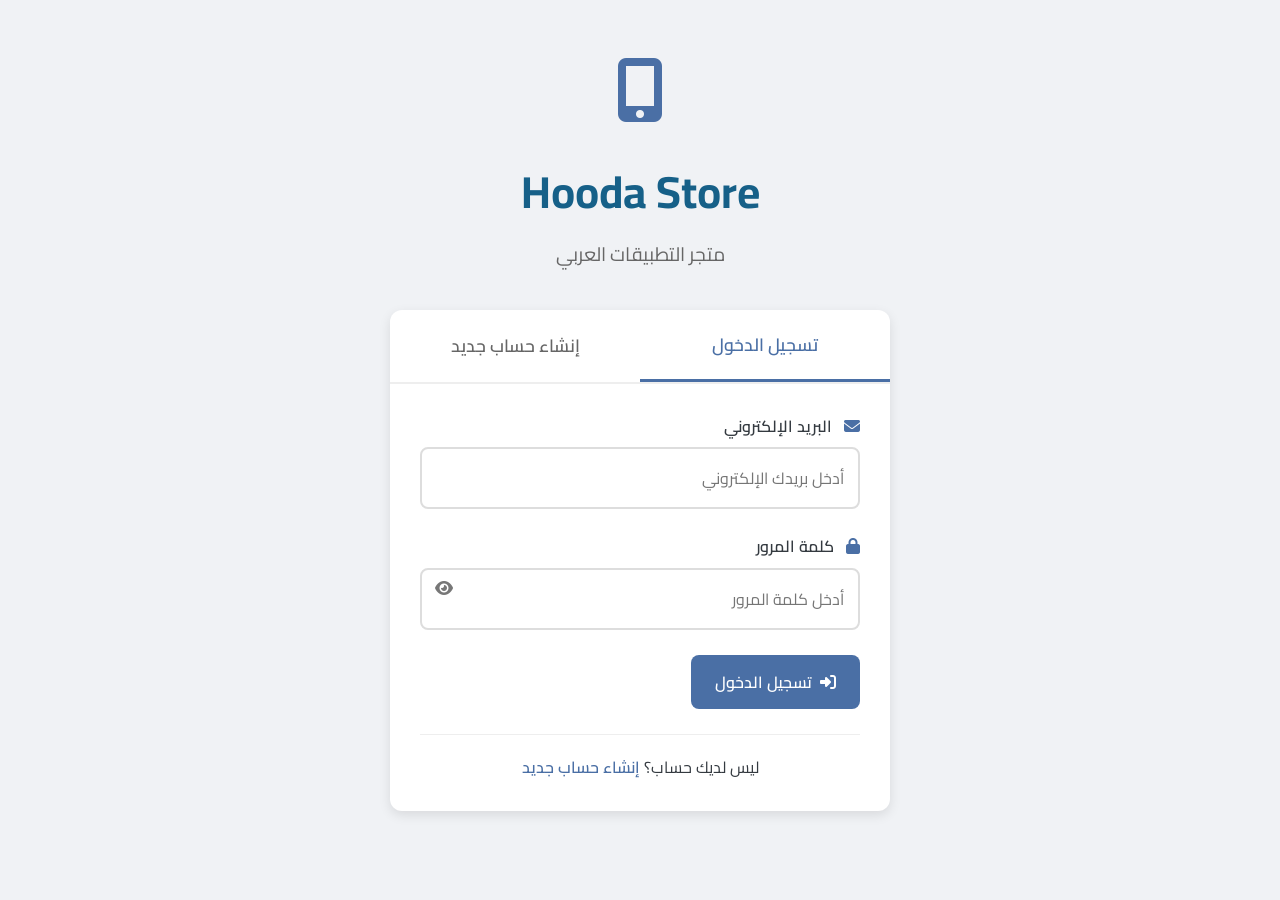
==== commit 5de1a698: "Add files via upload" ====
--- a/index.html
+++ b/index.html
@@ -1289,24 +1289,7 @@
                 </form>
             </div>
             
-            <!-- قسم معلومات تخزين البيانات -->
-            <div class="data-info">
-                <h4><i class="fas fa-database"></i> معلومات تخزين البيانات</h4>
-                <p>يتم تخزين البيانات محلياً في متصفحك باستخدام localStorage (للتجربة فقط).</p>
-                <div class="data-stats">
-                    <div class="stat-item">
-                        <i class="fas fa-users"></i> المستخدمون: <span id="users-count">0</span>
-                    </div>
-                    <div class="stat-item">
-                        <i class="fas fa-mobile-alt"></i> التطبيقات: <span id="apps-count">0</span>
-                    </div>
-                </div>
-                <button id="clear-data-btn" class="btn-secondary" style="margin-top: 10px; width: auto; padding: 10px 20px;">
-                    <i class="fas fa-trash"></i> مسح جميع البيانات
-                </button>
-            </div>
-        </div>
-    </div>
+            
     
     <!-- الصفحة الرئيسية (بعد تسجيل الدخول) -->
     <div id="main-page" class="page">
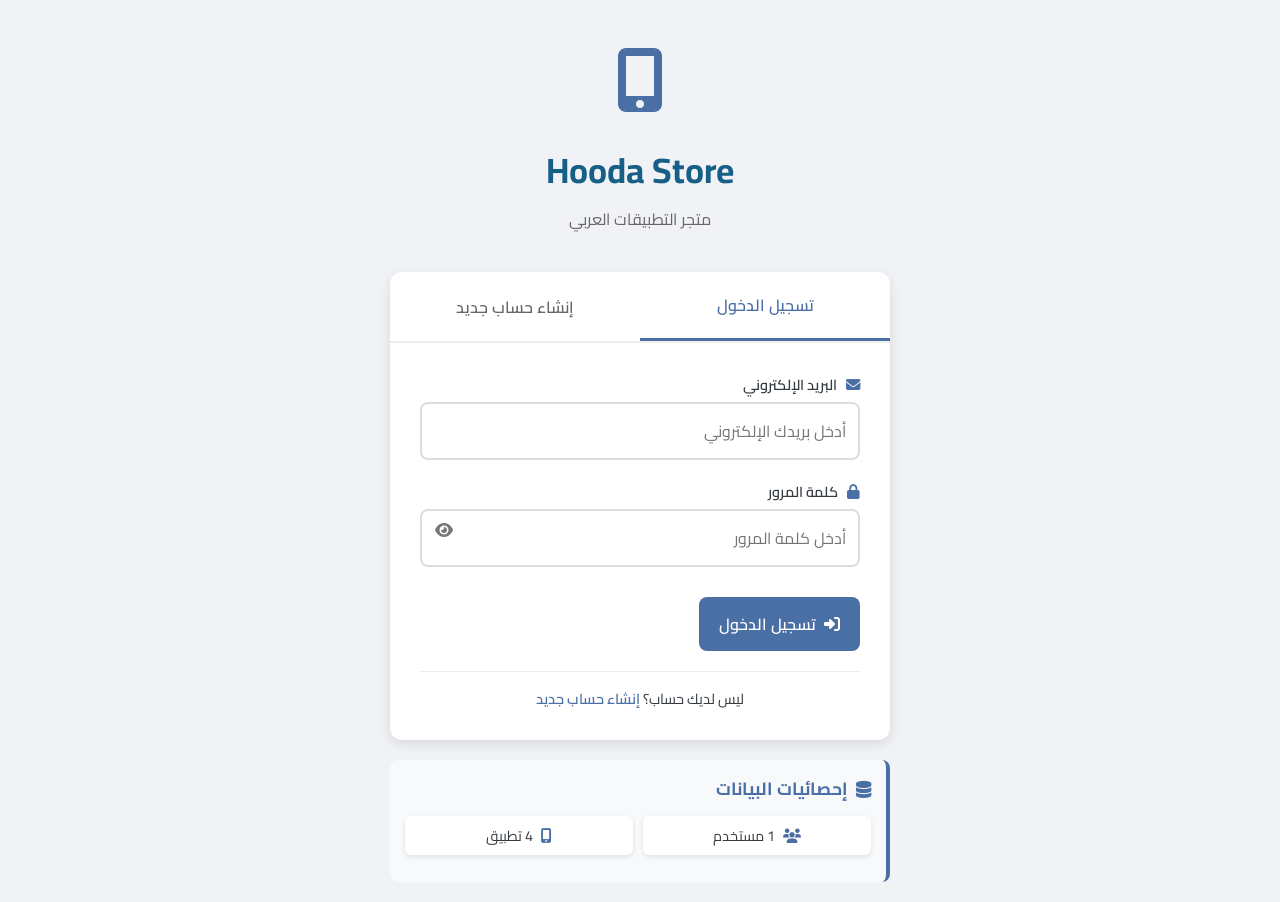
==== commit 04bb4098: "Add files via upload" ====
--- a/index.html
+++ b/index.html
@@ -2,7 +2,7 @@
 <html lang="ar" dir="rtl">
 <head>
     <meta charset="UTF-8">
-    <meta name="viewport" content="width=device-width, initial-scale=1.0">
+    <meta name="viewport" content="width=device-width, initial-scale=1.0, maximum-scale=1.0, user-scalable=no">
     <title>Hooda Store - متجر التطبيقات</title>
     <link rel="stylesheet" href="https://cdnjs.cloudflare.com/ajax/libs/font-awesome/6.4.0/css/all.min.css">
     <link href="https://fonts.googleapis.com/css2?family=Cairo:wght@300;400;600;700&display=swap" rel="stylesheet">
@@ -27,6 +27,7 @@
             padding: 0;
             box-sizing: border-box;
             font-family: 'Cairo', sans-serif;
+            -webkit-tap-highlight-color: transparent;
         }
 
         body {
@@ -34,6 +35,7 @@
             color: var(--dark-color);
             line-height: 1.6;
             overflow-x: hidden;
+            min-height: 100vh;
         }
 
         .page {
@@ -54,36 +56,36 @@
         .container {
             max-width: 1200px;
             margin: 0 auto;
-            padding: 20px;
-        }
-
-        /* صفحة المصادقة */
+            padding: 15px;
+        }
+
+        /* صفحة المصادقة - تحسينات للهاتف */
         .logo-header {
             text-align: center;
-            margin-bottom: 40px;
-            padding-top: 20px;
+            margin-bottom: 30px;
+            padding-top: 10px;
         }
 
         .logo-animation {
-            font-size: 4rem;
+            font-size: 3.5rem;
             color: var(--primary-color);
-            margin-bottom: 15px;
+            margin-bottom: 10px;
             animation: bounce 2s infinite alternate;
         }
 
         @keyframes bounce {
             0% { transform: translateY(0); }
-            100% { transform: translateY(-15px); }
+            100% { transform: translateY(-10px); }
         }
 
         .logo-header h1 {
-            font-size: 2.8rem;
+            font-size: 2rem;
             color: var(--secondary-color);
-            margin-bottom: 10px;
+            margin-bottom: 8px;
         }
 
         .logo-header p {
-            font-size: 1.2rem;
+            font-size: 1rem;
             color: #666;
         }
 
@@ -94,6 +96,7 @@
             max-width: 500px;
             margin: 0 auto;
             overflow: hidden;
+            width: 100%;
         }
 
         .auth-tabs {
@@ -103,14 +106,15 @@
 
         .auth-tab {
             flex: 1;
-            padding: 18px;
+            padding: 15px 10px;
             background: none;
             border: none;
-            font-size: 1.1rem;
+            font-size: 1rem;
             font-weight: 600;
             color: #666;
             cursor: pointer;
             transition: var(--transition);
+            min-height: 50px;
         }
 
         .auth-tab.active {
@@ -119,7 +123,7 @@
         }
 
         .auth-form {
-            padding: 30px;
+            padding: 20px;
             display: none;
         }
 
@@ -134,31 +138,36 @@
         }
 
         .input-group {
-            margin-bottom: 25px;
+            margin-bottom: 20px;
             position: relative;
         }
 
         .input-group label {
             display: block;
-            margin-bottom: 8px;
+            margin-bottom: 6px;
             font-weight: 600;
             color: var(--dark-color);
+            font-size: 0.9rem;
         }
 
         .input-group label i {
-            margin-left: 8px;
+            margin-left: 6px;
             color: var(--primary-color);
+            font-size: 0.9rem;
         }
 
         .input-group input, 
         .input-group select,
         .input-group textarea {
             width: 100%;
-            padding: 14px;
+            padding: 12px;
             border: 2px solid #ddd;
             border-radius: 8px;
             font-size: 1rem;
             transition: var(--transition);
+            -webkit-appearance: none;
+            -moz-appearance: none;
+            appearance: none;
         }
 
         .input-group input:focus,
@@ -172,50 +181,57 @@
         .password-toggle {
             position: absolute;
             left: 15px;
-            top: 42px;
+            top: 38px;
             cursor: pointer;
             color: #777;
-        }
-
-        /* أنماط جديدة للدول */
+            z-index: 2;
+        }
+
+        /* تحسينات إدخال الهاتف للجوال */
         .phone-input-group {
             display: flex;
-            gap: 10px;
+            gap: 8px;
+            flex-wrap: wrap;
         }
         
         .country-code {
-            width: 120px;
+            width: 130px;
+            min-width: 130px;
         }
         
         .phone-number {
             flex: 1;
+            min-width: 150px;
         }
 
         .otp-group {
             background-color: #f8f9fa;
-            padding: 20px;
+            padding: 15px;
             border-radius: 8px;
             border-right: 4px solid var(--accent-color);
+            margin-top: 15px;
         }
 
         .otp-hint {
-            font-size: 0.9rem;
+            font-size: 0.85rem;
             color: #666;
             margin-top: 8px;
+            line-height: 1.4;
         }
 
         .otp-display {
             background-color: var(--dark-color);
             color: white;
-            padding: 15px;
+            padding: 12px;
             border-radius: 8px;
             text-align: center;
-            font-size: 1.8rem;
-            letter-spacing: 5px;
-            margin-top: 15px;
+            font-size: 1.5rem;
+            letter-spacing: 3px;
+            margin-top: 10px;
             font-weight: bold;
             display: none;
             animation: pulse 2s infinite;
+            word-break: break-all;
         }
 
         @keyframes pulse {
@@ -228,7 +244,7 @@
             display: inline-flex;
             align-items: center;
             justify-content: center;
-            padding: 12px 24px;
+            padding: 12px 20px;
             border: none;
             border-radius: 8px;
             font-size: 1rem;
@@ -236,6 +252,8 @@
             cursor: pointer;
             transition: var(--transition);
             gap: 8px;
+            width: 100%;
+            margin-top: 10px;
         }
 
         .btn-primary {
@@ -243,10 +261,10 @@
             color: white;
         }
 
-        .btn-primary:hover {
+        .btn-primary:hover, .btn-primary:active {
             background-color: var(--secondary-color);
-            transform: translateY(-3px);
-            box-shadow: 0 6px 15px rgba(0, 0, 0, 0.1);
+            transform: translateY(-2px);
+            box-shadow: 0 4px 10px rgba(0, 0, 0, 0.1);
         }
 
         .btn-secondary {
@@ -254,7 +272,7 @@
             color: var(--dark-color);
         }
 
-        .btn-secondary:hover {
+        .btn-secondary:hover, .btn-secondary:active {
             background-color: #dee2e6;
         }
 
@@ -263,25 +281,26 @@
             color: white;
         }
 
-        .btn-success:hover {
+        .btn-success:hover, .btn-success:active {
             background-color: #218838;
-            transform: translateY(-3px);
-            box-shadow: 0 6px 15px rgba(0, 0, 0, 0.1);
+            transform: translateY(-2px);
+            box-shadow: 0 4px 10px rgba(0, 0, 0, 0.1);
         }
 
         .btn-logout {
             background-color: var(--danger-color);
             color: white;
             width: auto;
-            padding: 10px 20px;
+            padding: 10px 15px;
             font-size: 0.9rem;
         }
 
         .auth-footer {
-            margin-top: 25px;
+            margin-top: 20px;
             text-align: center;
-            padding-top: 20px;
+            padding-top: 15px;
             border-top: 1px solid #eee;
+            font-size: 0.9rem;
         }
 
         .auth-footer a {
@@ -297,37 +316,39 @@
         /* أنماط معلومات البيانات */
         .data-info {
             background-color: #f8f9fa;
-            padding: 20px;
+            padding: 15px;
             border-radius: 8px;
-            margin-top: 30px;
+            margin-top: 20px;
             border-right: 4px solid var(--primary-color);
             max-width: 500px;
-            margin: 30px auto 0;
+            margin: 20px auto 0;
         }
         
         .data-info h4 {
             color: var(--primary-color);
-            margin-bottom: 15px;
-            display: flex;
-            align-items: center;
-            gap: 10px;
+            margin-bottom: 12px;
+            display: flex;
+            align-items: center;
+            gap: 8px;
+            font-size: 1.1rem;
         }
         
         .data-stats {
             display: flex;
-            gap: 15px;
+            gap: 10px;
             flex-wrap: wrap;
-            margin-bottom: 15px;
+            margin-bottom: 12px;
         }
         
         .stat-item {
             background: white;
-            padding: 10px 15px;
+            padding: 8px 12px;
             border-radius: 6px;
             box-shadow: 0 2px 5px rgba(0,0,0,0.1);
             flex: 1;
-            min-width: 120px;
+            min-width: 100px;
             text-align: center;
+            font-size: 0.9rem;
         }
         
         .stat-item i {
@@ -335,22 +356,24 @@
             margin-left: 5px;
         }
 
-        /* الصفحة الرئيسية */
+        /* الصفحة الرئيسية - تحسينات للجوال */
         .main-header {
             background-color: white;
             box-shadow: var(--shadow);
             position: sticky;
             top: 0;
             z-index: 100;
+            width: 100%;
         }
 
         .header-container {
             max-width: 1200px;
             margin: 0 auto;
-            padding: 15px 20px;
+            padding: 12px 15px;
             display: flex;
             justify-content: space-between;
             align-items: center;
+            flex-wrap: wrap;
         }
 
         .logo {
@@ -359,23 +382,40 @@
         }
 
         .logo i {
-            font-size: 2rem;
+            font-size: 1.8rem;
             color: var(--primary-color);
-            margin-left: 10px;
+            margin-left: 8px;
         }
 
         .logo h2 {
-            font-size: 1.8rem;
+            font-size: 1.4rem;
             color: var(--secondary-color);
         }
 
+        .main-nav {
+            order: 3;
+            width: 100%;
+            margin-top: 10px;
+            display: none;
+        }
+
+        .main-nav.active {
+            display: block;
+        }
+
         .main-nav ul {
             display: flex;
             list-style: none;
+            flex-direction: column;
+            background: white;
+            border-radius: 8px;
+            padding: 10px;
+            box-shadow: var(--shadow);
         }
 
         .main-nav li {
-            margin: 0 10px;
+            margin: 5px 0;
+            width: 100%;
         }
 
         .nav-link {
@@ -386,10 +426,13 @@
             transition: var(--transition);
             display: flex;
             align-items: center;
+            width: 100%;
+            font-size: 0.95rem;
         }
 
         .nav-link i {
             margin-left: 8px;
+            font-size: 1rem;
         }
 
         .nav-link.active, .nav-link:hover {
@@ -400,18 +443,31 @@
         .user-info {
             display: flex;
             align-items: center;
-            gap: 15px;
+            gap: 10px;
+            flex-wrap: wrap;
         }
 
         #user-email {
             color: var(--secondary-color);
             font-weight: 600;
+            font-size: 0.9rem;
+            word-break: break-all;
+        }
+
+        .mobile-menu-btn {
+            display: none;
+            background: none;
+            border: none;
+            font-size: 1.5rem;
+            color: var(--primary-color);
+            cursor: pointer;
+            padding: 5px;
         }
 
         .main-content {
             max-width: 1200px;
             margin: 0 auto;
-            padding: 30px 20px;
+            padding: 20px 15px;
             min-height: calc(100vh - 140px);
         }
 
@@ -428,22 +484,23 @@
             display: flex;
             flex-wrap: wrap;
             align-items: center;
-            margin-bottom: 60px;
+            margin-bottom: 40px;
             background: linear-gradient(135deg, #f5f7fa 0%, #c3cfe2 100%);
             border-radius: var(--border-radius);
-            padding: 40px;
+            padding: 25px;
             overflow: hidden;
         }
 
         .hero-content {
             flex: 1;
-            min-width: 300px;
-            padding: 20px;
+            min-width: 100%;
+            padding: 15px;
+            order: 2;
         }
 
         .hero-content h1 {
-            font-size: 2.5rem;
-            margin-bottom: 20px;
+            font-size: 1.8rem;
+            margin-bottom: 15px;
             color: var(--secondary-color);
         }
 
@@ -452,26 +509,29 @@
         }
 
         .hero-content p {
-            font-size: 1.2rem;
-            margin-bottom: 30px;
+            font-size: 1rem;
+            margin-bottom: 20px;
             color: #555;
+            line-height: 1.5;
         }
 
         .hero-image {
             flex: 1;
-            min-width: 300px;
+            min-width: 100%;
             display: flex;
             justify-content: center;
             align-items: center;
+            order: 1;
+            margin-bottom: 20px;
         }
 
         .phone-animation {
-            width: 280px;
-            height: 500px;
+            width: 200px;
+            height: 350px;
             background-color: #333;
-            border-radius: 30px;
+            border-radius: 25px;
             position: relative;
-            box-shadow: 0 20px 40px rgba(0, 0, 0, 0.2);
+            box-shadow: 0 10px 25px rgba(0, 0, 0, 0.15);
             overflow: hidden;
         }
 
@@ -479,11 +539,11 @@
             width: 90%;
             height: 94%;
             background-color: #f8f9fa;
-            border-radius: 20px;
+            border-radius: 18px;
             position: absolute;
             top: 3%;
             left: 5%;
-            padding: 20px;
+            padding: 15px;
             display: flex;
             flex-wrap: wrap;
             justify-content: center;
@@ -494,60 +554,64 @@
             display: flex;
             flex-wrap: wrap;
             justify-content: center;
-            gap: 15px;
+            gap: 12px;
+            margin-top: 10px;
         }
 
         .app-icon {
-            width: 60px;
-            height: 60px;
+            width: 50px;
+            height: 50px;
             background-color: white;
-            border-radius: 15px;
+            border-radius: 12px;
             display: flex;
             justify-content: center;
             align-items: center;
-            font-size: 1.5rem;
+            font-size: 1.3rem;
             color: var(--primary-color);
-            box-shadow: 0 5px 10px rgba(0, 0, 0, 0.05);
+            box-shadow: 0 4px 8px rgba(0, 0, 0, 0.05);
             animation: float 3s infinite ease-in-out;
         }
 
         @keyframes float {
             0%, 100% { transform: translateY(0); }
-            50% { transform: translateY(-10px); }
+            50% { transform: translateY(-8px); }
         }
 
         .featured-section, .apps-header, .admin-header {
-            margin-bottom: 40px;
+            margin-bottom: 30px;
         }
 
         .featured-section h2, .apps-header h2, .admin-header h2 {
-            font-size: 2rem;
+            font-size: 1.5rem;
             color: var(--secondary-color);
-            margin-bottom: 10px;
+            margin-bottom: 8px;
             display: flex;
             align-items: center;
         }
 
         .featured-section h2 i, .apps-header h2 i, .admin-header h2 i {
-            margin-left: 10px;
+            margin-left: 8px;
+            font-size: 1.3rem;
         }
 
         .admin-subtitle {
             color: #666;
-            font-size: 1.1rem;
+            font-size: 0.95rem;
+            line-height: 1.5;
         }
 
         .apps-header {
             display: flex;
             justify-content: space-between;
-            align-items: center;
+            align-items: flex-start;
             flex-wrap: wrap;
-            gap: 20px;
+            gap: 15px;
+            flex-direction: column;
         }
 
         .search-box {
             position: relative;
-            width: 300px;
+            width: 100%;
         }
 
         .search-box input {
@@ -575,7 +639,7 @@
         .apps-grid {
             display: grid;
             grid-template-columns: repeat(auto-fill, minmax(280px, 1fr));
-            gap: 30px;
+            gap: 20px;
         }
 
         .app-card {
@@ -585,20 +649,21 @@
             box-shadow: var(--shadow);
             transition: var(--transition);
             cursor: pointer;
+            border: 1px solid #eee;
         }
 
         .app-card:hover {
-            transform: translateY(-10px);
-            box-shadow: 0 15px 30px rgba(0, 0, 0, 0.1);
+            transform: translateY(-5px);
+            box-shadow: 0 10px 20px rgba(0, 0, 0, 0.1);
         }
 
         .app-icon-container {
-            height: 180px;
+            height: 150px;
             background: linear-gradient(135deg, var(--primary-color), var(--secondary-color));
             display: flex;
             justify-content: center;
             align-items: center;
-            font-size: 4rem;
+            font-size: 3rem;
             color: white;
             position: relative;
         }
@@ -611,59 +676,68 @@
             color: white;
             padding: 4px 8px;
             border-radius: 4px;
-            font-size: 0.8rem;
+            font-size: 0.7rem;
             font-weight: bold;
         }
 
         .app-info {
-            padding: 20px;
+            padding: 15px;
         }
 
         .app-info h4 {
-            font-size: 1.4rem;
-            margin-bottom: 10px;
+            font-size: 1.2rem;
+            margin-bottom: 8px;
             color: var(--dark-color);
+            line-height: 1.3;
         }
 
         .app-category {
             color: var(--primary-color);
             font-weight: 600;
-            margin-bottom: 10px;
-            font-size: 0.9rem;
+            margin-bottom: 8px;
+            font-size: 0.85rem;
         }
 
         .app-description {
             color: #666;
-            margin-bottom: 15px;
-            font-size: 0.95rem;
+            margin-bottom: 12px;
+            font-size: 0.9rem;
             display: -webkit-box;
             -webkit-line-clamp: 2;
             -webkit-box-orient: vertical;
             overflow: hidden;
+            line-height: 1.4;
         }
 
         .app-footer {
             display: flex;
             justify-content: space-between;
             align-items: center;
-            padding-top: 15px;
+            padding-top: 12px;
             border-top: 1px solid #eee;
         }
 
         .app-uploader {
-            font-size: 0.85rem;
+            font-size: 0.8rem;
             color: #888;
+            max-width: 60%;
+            overflow: hidden;
+            text-overflow: ellipsis;
+            white-space: nowrap;
         }
 
         .download-btn {
             background-color: var(--accent-color);
             color: white;
             border: none;
-            padding: 8px 15px;
+            padding: 6px 12px;
             border-radius: 6px;
-            font-size: 0.9rem;
+            font-size: 0.85rem;
             cursor: pointer;
             transition: var(--transition);
+            display: flex;
+            align-items: center;
+            gap: 5px;
         }
 
         .download-btn:hover {
@@ -673,53 +747,52 @@
         /* لوحة المشرف */
         .admin-container {
             display: grid;
-            grid-template-columns: 1fr 1fr;
-            gap: 30px;
-        }
-
-        @media (max-width: 992px) {
-            .admin-container {
-                grid-template-columns: 1fr;
-            }
+            grid-template-columns: 1fr;
+            gap: 20px;
         }
 
         .admin-card {
             background-color: white;
             border-radius: var(--border-radius);
-            padding: 30px;
+            padding: 20px;
             box-shadow: var(--shadow);
+            border: 1px solid #eee;
         }
 
         .admin-card h3 {
-            font-size: 1.6rem;
+            font-size: 1.3rem;
             color: var(--secondary-color);
-            margin-bottom: 25px;
+            margin-bottom: 20px;
             display: flex;
             align-items: center;
         }
 
         .admin-card h3 i {
-            margin-left: 10px;
+            margin-left: 8px;
+            font-size: 1.2rem;
         }
 
         .file-hint {
             display: block;
             margin-top: 5px;
             color: #777;
-            font-size: 0.85rem;
+            font-size: 0.8rem;
+            line-height: 1.4;
         }
 
         .admin-apps {
-            max-height: 500px;
+            max-height: 400px;
             overflow-y: auto;
+            -webkit-overflow-scrolling: touch;
         }
 
         .admin-app-item {
-            padding: 15px;
+            padding: 12px;
             border-bottom: 1px solid #eee;
             display: flex;
             justify-content: space-between;
             align-items: center;
+            flex-wrap: wrap;
         }
 
         .admin-app-item:last-child {
@@ -727,13 +800,17 @@
         }
 
         .admin-app-info h5 {
-            font-size: 1.1rem;
+            font-size: 1rem;
             margin-bottom: 5px;
+            color: var(--dark-color);
         }
 
         .admin-app-actions {
             display: flex;
-            gap: 10px;
+            gap: 8px;
+            margin-top: 8px;
+            width: 100%;
+            justify-content: flex-end;
         }
 
         .delete-app-btn {
@@ -743,7 +820,10 @@
             padding: 6px 12px;
             border-radius: 4px;
             cursor: pointer;
-            font-size: 0.85rem;
+            font-size: 0.8rem;
+            display: flex;
+            align-items: center;
+            gap: 5px;
         }
 
         .update-app-btn {
@@ -753,21 +833,24 @@
             padding: 6px 12px;
             border-radius: 4px;
             cursor: pointer;
-            font-size: 0.85rem;
+            font-size: 0.8rem;
+            display: flex;
+            align-items: center;
+            gap: 5px;
         }
 
         /* أنماط جديدة لرفع الصور */
         .upload-images-container {
             display: grid;
-            grid-template-columns: repeat(auto-fill, minmax(150px, 1fr));
+            grid-template-columns: repeat(auto-fill, minmax(120px, 1fr));
             gap: 10px;
             margin-top: 10px;
         }
 
         .image-preview {
             position: relative;
-            width: 150px;
-            height: 150px;
+            width: 120px;
+            height: 120px;
             border: 2px dashed #ddd;
             border-radius: 8px;
             overflow: hidden;
@@ -791,37 +874,41 @@
             color: white;
             border: none;
             border-radius: 50%;
-            width: 24px;
-            height: 24px;
+            width: 22px;
+            height: 22px;
             cursor: pointer;
             display: flex;
             align-items: center;
             justify-content: center;
+            font-size: 0.9rem;
+            z-index: 2;
         }
 
         .version-input-group {
             display: flex;
             gap: 10px;
             align-items: center;
+            flex-wrap: wrap;
         }
 
         .version-input {
             flex: 1;
+            min-width: 120px;
         }
 
         /* نافذة التحديثات */
         .updates-container {
-            margin-top: 20px;
-            padding: 20px;
+            margin-top: 15px;
+            padding: 15px;
             background-color: #f8f9fa;
             border-radius: 8px;
         }
 
         .update-item {
             background: white;
-            padding: 15px;
+            padding: 12px;
             border-radius: 8px;
-            margin-bottom: 15px;
+            margin-bottom: 12px;
             border-right: 4px solid var(--accent-color);
         }
 
@@ -829,7 +916,9 @@
             display: flex;
             justify-content: space-between;
             align-items: center;
-            margin-bottom: 10px;
+            margin-bottom: 8px;
+            flex-wrap: wrap;
+            gap: 10px;
         }
 
         .update-version {
@@ -838,16 +927,18 @@
             padding: 4px 8px;
             border-radius: 4px;
             font-weight: bold;
+            font-size: 0.85rem;
         }
 
         .update-date {
             color: #666;
-            font-size: 0.9rem;
+            font-size: 0.8rem;
         }
 
         .update-notes {
             color: #333;
             line-height: 1.5;
+            font-size: 0.9rem;
         }
 
         /* النافذة المنبثقة */
@@ -863,6 +954,7 @@
             justify-content: center;
             align-items: center;
             animation: fadeIn 0.3s ease;
+            padding: 15px;
         }
 
         .modal.active {
@@ -872,125 +964,150 @@
         .modal-content {
             background-color: white;
             border-radius: var(--border-radius);
-            width: 90%;
-            max-width: 800px;
+            width: 100%;
+            max-width: 500px;
             max-height: 90vh;
             overflow-y: auto;
-            box-shadow: 0 20px 50px rgba(0, 0, 0, 0.2);
+            box-shadow: 0 10px 30px rgba(0, 0, 0, 0.2);
             animation: slideUp 0.4s ease;
+            -webkit-overflow-scrolling: touch;
         }
 
         @keyframes slideUp {
-            from { transform: translateY(50px); opacity: 0; }
+            from { transform: translateY(30px); opacity: 0; }
             to { transform: translateY(0); opacity: 1; }
         }
 
         .modal-header {
-            padding: 20px 30px;
+            padding: 15px 20px;
             border-bottom: 1px solid #eee;
             display: flex;
             justify-content: space-between;
             align-items: center;
+            position: sticky;
+            top: 0;
+            background: white;
+            z-index: 1;
+            border-radius: var(--border-radius) var(--border-radius) 0 0;
         }
 
         .modal-header h3 {
             color: var(--secondary-color);
+            font-size: 1.2rem;
+            margin: 0;
         }
 
         .close-modal {
             background: none;
             border: none;
-            font-size: 2rem;
+            font-size: 1.8rem;
             color: #777;
             cursor: pointer;
             line-height: 1;
+            padding: 0;
+            width: 30px;
+            height: 30px;
+            display: flex;
+            align-items: center;
+            justify-content: center;
         }
 
         .modal-body {
-            padding: 30px;
+            padding: 20px;
         }
 
         .app-details {
             display: flex;
             flex-wrap: wrap;
-            gap: 30px;
-            margin-bottom: 30px;
+            gap: 20px;
+            margin-bottom: 20px;
+            flex-direction: column;
+            align-items: center;
+            text-align: center;
         }
 
         .app-icon-large {
-            width: 120px;
-            height: 120px;
+            width: 100px;
+            height: 100px;
             background: linear-gradient(135deg, var(--primary-color), var(--secondary-color));
             border-radius: 20px;
             display: flex;
             justify-content: center;
             align-items: center;
-            font-size: 3rem;
+            font-size: 2.5rem;
             color: white;
             position: relative;
         }
 
         .app-version-large {
             position: absolute;
-            bottom: -10px;
-            right: -10px;
+            bottom: -8px;
+            right: -8px;
             background: var(--accent-color);
             color: white;
-            padding: 6px 12px;
-            border-radius: 20px;
-            font-size: 0.9rem;
+            padding: 5px 10px;
+            border-radius: 15px;
+            font-size: 0.8rem;
             font-weight: bold;
         }
 
         .app-info {
             flex: 1;
-            min-width: 250px;
+            min-width: 100%;
         }
 
         .app-info h4 {
-            font-size: 1.8rem;
+            font-size: 1.5rem;
             margin-bottom: 10px;
             color: var(--dark-color);
         }
 
         .app-category, .app-uploader, .app-date {
-            margin-bottom: 10px;
+            margin-bottom: 8px;
             color: #666;
+            font-size: 0.9rem;
         }
 
         .app-description {
-            line-height: 1.7;
-            margin-top: 15px;
-            margin-bottom: 20px;
+            line-height: 1.6;
+            margin-top: 12px;
+            margin-bottom: 15px;
+            font-size: 0.95rem;
+            text-align: right;
         }
 
         /* معرض الصور في النافذة المنبثقة */
         .screenshots-gallery {
-            margin: 30px 0;
+            margin: 20px 0;
         }
 
         .screenshots-gallery h4 {
-            margin-bottom: 15px;
+            margin-bottom: 12px;
             color: var(--secondary-color);
+            font-size: 1.1rem;
+            display: flex;
+            align-items: center;
+            gap: 8px;
         }
 
         .gallery-container {
             display: grid;
-            grid-template-columns: repeat(auto-fill, minmax(150px, 1fr));
-            gap: 15px;
+            grid-template-columns: repeat(auto-fill, minmax(120px, 1fr));
+            gap: 12px;
         }
 
         .gallery-image {
             width: 100%;
-            height: 150px;
+            height: 120px;
             border-radius: 8px;
             overflow: hidden;
             cursor: pointer;
             transition: var(--transition);
+            border: 1px solid #eee;
         }
 
         .gallery-image:hover {
-            transform: scale(1.05);
+            transform: scale(1.03);
         }
 
         .gallery-image img {
@@ -1002,39 +1119,80 @@
         .modal-actions {
             display: flex;
             justify-content: flex-end;
-            gap: 15px;
-            padding-top: 20px;
+            gap: 12px;
+            padding-top: 15px;
             border-top: 1px solid #eee;
+            flex-wrap: wrap;
         }
 
         .main-footer {
             background-color: var(--dark-color);
             color: white;
             text-align: center;
-            padding: 20px;
-            margin-top: 50px;
-        }
-
-        /* تصميم متجاوب */
-        @media (max-width: 768px) {
-            .header-container {
-                flex-direction: column;
-                gap: 15px;
+            padding: 15px;
+            margin-top: 40px;
+            font-size: 0.9rem;
+        }
+
+        /* تصميم متجاوب إضافي */
+        @media (min-width: 768px) {
+            .container {
+                padding: 20px;
+            }
+            
+            .logo-header {
+                margin-bottom: 40px;
+            }
+            
+            .logo-animation {
+                font-size: 4rem;
+            }
+            
+            .logo-header h1 {
+                font-size: 2.2rem;
+            }
+            
+            .auth-form {
+                padding: 30px;
+            }
+            
+            .auth-tab {
+                padding: 18px;
+                font-size: 1.1rem;
+            }
+            
+            .main-nav {
+                order: 0;
+                width: auto;
+                margin-top: 0;
+                display: block !important;
             }
             
             .main-nav ul {
-                flex-wrap: wrap;
-                justify-content: center;
-            }
-            
-            .user-info {
-                flex-direction: column;
-                gap: 10px;
-            }
-            
-            .hero-section {
-                flex-direction: column;
-                text-align: center;
+                flex-direction: row;
+                background: none;
+                box-shadow: none;
+                padding: 0;
+            }
+            
+            .main-nav li {
+                margin: 0 8px;
+                width: auto;
+            }
+            
+            .mobile-menu-btn {
+                display: none !important;
+            }
+            
+            .hero-content {
+                min-width: 50%;
+                order: 1;
+            }
+            
+            .hero-image {
+                min-width: 50%;
+                order: 2;
+                margin-bottom: 0;
             }
             
             .hero-content h1 {
@@ -1042,70 +1200,60 @@
             }
             
             .phone-animation {
-                width: 220px;
-                height: 400px;
+                width: 250px;
+                height: 420px;
             }
             
             .apps-header {
-                flex-direction: column;
+                flex-direction: row;
+                align-items: center;
+            }
+            
+            .search-box {
+                width: 300px;
+            }
+            
+            .admin-container {
+                grid-template-columns: 1fr 1fr;
+                gap: 30px;
+            }
+            
+            .modal-content {
+                max-width: 700px;
+            }
+            
+            .app-details {
+                flex-direction: row;
+                text-align: right;
                 align-items: flex-start;
             }
             
-            .search-box {
-                width: 100%;
-            }
-            
-            .modal-content {
-                width: 95%;
-            }
-            
-            .app-details {
-                flex-direction: column;
-                text-align: center;
-            }
-            
-            .app-icon-large {
-                margin: 0 auto;
-            }
-            
-            .admin-container {
-                grid-template-columns: 1fr;
-            }
-        }
-
-        /* تحسينات للهواتف الصغيرة */
-        @media (max-width: 480px) {
-            .auth-form {
-                padding: 20px;
-            }
-            
-            .logo-header h1 {
-                font-size: 2.2rem;
-            }
-            
-            .auth-tab {
-                padding: 15px 10px;
-                font-size: 1rem;
-            }
-            
+            .app-info {
+                min-width: 250px;
+            }
+            
+            .btn-primary, .btn-secondary, .btn-success {
+                width: auto;
+            }
+            
+            .admin-app-actions {
+                width: auto;
+                margin-top: 0;
+            }
+            
+            .admin-app-item {
+                flex-wrap: nowrap;
+            }
+        }
+
+        @media (min-width: 992px) {
             .hero-content h1 {
-                font-size: 1.8rem;
-            }
-            
-            .apps-grid {
-                grid-template-columns: 1fr;
-            }
-            
-            .modal-body {
-                padding: 20px;
-            }
-            
-            .modal-actions {
-                flex-direction: column;
-            }
-            
-            .modal-actions button {
-                width: 100%;
+                font-size: 2.3rem;
+            }
+            
+            .phone-animation {
+                width: 280px;
+                height: 470px;
             }
         }
 
@@ -1113,12 +1261,12 @@
         .message {
             position: fixed;
             top: 20px;
-            right: 20px;
-            max-width: 400px;
+            right: 15px;
+            left: 15px;
             background: white;
             border-radius: 8px;
             box-shadow: 0 5px 15px rgba(0,0,0,0.2);
-            padding: 15px 20px;
+            padding: 12px 15px;
             display: flex;
             justify-content: space-between;
             align-items: center;
@@ -1126,6 +1274,8 @@
             transform: translateX(150%);
             transition: transform 0.3s ease;
             border-right: 4px solid #4a6fa5;
+            max-width: 400px;
+            margin: 0 auto;
         }
         
         .message.show {
@@ -1147,11 +1297,12 @@
         .message-content {
             display: flex;
             align-items: center;
-            gap: 10px;
+            gap: 8px;
+            flex: 1;
         }
         
         .message-content i {
-            font-size: 1.2rem;
+            font-size: 1.1rem;
         }
         
         .message-success .message-content i {
@@ -1169,18 +1320,80 @@
         .message-close {
             background: none;
             border: none;
-            font-size: 1.5rem;
+            font-size: 1.3rem;
             color: #777;
             cursor: pointer;
             line-height: 1;
-            margin-right: 10px;
+            margin-right: 5px;
+            padding: 0;
+            width: 25px;
+            height: 25px;
+            display: flex;
+            align-items: center;
+            justify-content: center;
         }
         
-        @media (max-width: 768px) {
+        @media (min-width: 480px) {
             .message {
-                max-width: 90%;
-                right: 5%;
-            }
+                left: auto;
+                right: 20px;
+                width: auto;
+            }
+        }
+        
+        /* تحسينات إضافية للهواتف */
+        input, select, textarea, button {
+            font-size: 16px !important; /* منع التكبير في iOS */
+        }
+        
+        select {
+            background-image: url("data:image/svg+xml;charset=UTF-8,%3csvg xmlns='http://www.w3.org/2000/svg' viewBox='0 0 24 24' fill='none' stroke='%23333' stroke-width='2' stroke-linecap='round' stroke-linejoin='round'%3e%3cpolyline points='6 9 12 15 18 9'%3e%3c/polyline%3e%3c/svg%3e");
+            background-repeat: no-repeat;
+            background-position: left 12px center;
+            background-size: 16px;
+            padding-left: 40px !important;
+        }
+        
+        /* تلميحات اللمس */
+        button, .app-card, .nav-link {
+            cursor: pointer;
+            -webkit-user-select: none;
+            -moz-user-select: none;
+            user-select: none;
+        }
+        
+        /* تحسينات الشاشات الصغيرة جداً */
+        @media (max-width: 360px) {
+            .logo h2 {
+                font-size: 1.2rem;
+            }
+            
+            .logo i {
+                font-size: 1.5rem;
+            }
+            
+            .phone-animation {
+                width: 180px;
+                height: 320px;
+            }
+            
+            .app-icon {
+                width: 45px;
+                height: 45px;
+                font-size: 1.2rem;
+            }
+            
+            .apps-grid {
+                grid-template-columns: 1fr;
+            }
+        }
+        
+        /* تحسينات لإدخال OTP */
+        #signup-otp {
+            letter-spacing: 3px;
+            font-size: 1.2rem;
+            text-align: center;
+            font-weight: bold;
         }
     </style>
 </head>
@@ -1198,8 +1411,8 @@
             
             <div class="auth-container">
                 <div class="auth-tabs">
-                    <button class="auth-tab active" id="login-tab">تسجيل الدخول</button>
-                    <button class="auth-tab" id="signup-tab">إنشاء حساب جديد</button>
+                    <button class="auth-tab active" id="login-tab" type="button">تسجيل الدخول</button>
+                    <button class="auth-tab" id="signup-tab" type="button">إنشاء حساب جديد</button>
                 </div>
                 
                 <!-- نموذج تسجيل الدخول -->
@@ -1289,8 +1502,24 @@
                 </form>
             </div>
             
-            
-    
+            <!-- معلومات البيانات -->
+            <div class="data-info">
+                <h4><i class="fas fa-database"></i> إحصائيات البيانات</h4>
+                <div class="data-stats">
+                    <div class="stat-item">
+                        <i class="fas fa-users"></i>
+                        <span id="users-count">1</span> مستخدم
+                    </div>
+                    <div class="stat-item">
+                        <i class="fas fa-mobile-alt"></i>
+                        <span id="apps-count">4</span> تطبيق
+                    </div>
+                </div>
+                
+            </div>
+        </div>
+    </div>
+
     <!-- الصفحة الرئيسية (بعد تسجيل الدخول) -->
     <div id="main-page" class="page">
         <header class="main-header">
@@ -1300,7 +1529,11 @@
                     <h2>Hooda Store</h2>
                 </div>
                 
-                <nav class="main-nav">
+                <button class="mobile-menu-btn" id="mobile-menu-btn">
+                    <i class="fas fa-bars"></i>
+                </button>
+                
+                <nav class="main-nav" id="main-nav">
                     <ul>
                         <li><a href="#" class="nav-link active" data-page="home"><i class="fas fa-home"></i> الرئيسية</a></li>
                         <li><a href="#" class="nav-link" data-page="apps"><i class="fas fa-th"></i> التطبيقات</a></li>
@@ -1456,7 +1689,7 @@
         <div class="modal-content">
             <div class="modal-header">
                 <h3 id="modal-app-title">تفاصيل التطبيق</h3>
-                <button class="close-modal">&times;</button>
+                <button class="close-modal" type="button">&times;</button>
             </div>
             <div class="modal-body">
                 <div class="app-details">
@@ -1490,10 +1723,10 @@
                 </div>
                 
                 <div class="modal-actions">
-                    <button class="btn-success" id="download-app-btn">
+                    <button class="btn-success" id="download-app-btn" type="button">
                         <i class="fas fa-download"></i> تنزيل التطبيق
                     </button>
-                    <button class="btn-secondary close-modal">إغلاق</button>
+                    <button class="btn-secondary close-modal" type="button">إغلاق</button>
                 </div>
             </div>
         </div>
@@ -1504,7 +1737,7 @@
         <div class="modal-content">
             <div class="modal-header">
                 <h3>إصدار تحديث جديد</h3>
-                <button class="close-update-modal">&times;</button>
+                <button class="close-update-modal" type="button">&times;</button>
             </div>
             <div class="modal-body">
                 <form id="update-app-form">
@@ -1648,6 +1881,9 @@
             setupEventListeners();
             checkLoggedInUser();
             updateDataStats();
+            
+            // إضافة class للجسم للتحكم في اللمس
+            document.body.classList.add('loaded');
         });
 
         // تحميل البيانات من localStorage
@@ -1717,16 +1953,40 @@
             // تنقل
             document.getElementById('logout-btn').addEventListener('click', handleLogout);
             document.getElementById('clear-data-btn').addEventListener('click', clearAllData);
+            document.getElementById('mobile-menu-btn').addEventListener('click', toggleMobileMenu);
+            
+            // إغلاق القائمة عند النقر خارجها
+            document.addEventListener('click', function(e) {
+                const mainNav = document.getElementById('main-nav');
+                const mobileMenuBtn = document.getElementById('mobile-menu-btn');
+                
+                if (window.innerWidth <= 768 && 
+                    mainNav.classList.contains('active') && 
+                    !mainNav.contains(e.target) && 
+                    !mobileMenuBtn.contains(e.target)) {
+                    mainNav.classList.remove('active');
+                }
+            });
             
             document.querySelectorAll('.nav-link').forEach(link => {
                 link.addEventListener('click', function(e) {
                     e.preventDefault();
                     const page = this.getAttribute('data-page');
                     switchPage(page);
+                    
+                    // إغلاق القائمة على الجوال
+                    if (window.innerWidth <= 768) {
+                        document.getElementById('main-nav').classList.remove('active');
+                    }
                 });
             });
             
-            document.getElementById('explore-apps-btn').addEventListener('click', () => switchPage('apps'));
+            document.getElementById('explore-apps-btn').addEventListener('click', () => {
+                switchPage('apps');
+                if (window.innerWidth <= 768) {
+                    document.getElementById('main-nav').classList.remove('active');
+                }
+            });
             
             // تطبيقات
             document.getElementById('upload-app-form').addEventListener('submit', handleAppUpload);
@@ -1761,6 +2021,31 @@
             });
             
             document.getElementById('update-app-form').addEventListener('submit', handleUpdateApp);
+            
+            // إعادة ضبط النماذج عند تبديل التبويبات
+            document.getElementById('login-tab').addEventListener('click', function() {
+                document.getElementById('login-form').reset();
+            });
+            
+            document.getElementById('signup-tab').addEventListener('click', function() {
+                document.getElementById('signup-form').reset();
+                document.getElementById('otp-section').style.display = 'none';
+                document.getElementById('otp-display').style.display = 'none';
+                document.getElementById('signup-submit').disabled = true;
+            });
+            
+            // إصلاح مشكلة اللمس على iOS
+            document.querySelectorAll('button, a, input, select, textarea').forEach(el => {
+                el.addEventListener('touchstart', function() {
+                    // لا شيء - فقط لتفعيل اللمس
+                }, { passive: true });
+            });
+        }
+
+        // تبديل قائمة الجوال
+        function toggleMobileMenu() {
+            const nav = document.getElementById('main-nav');
+            nav.classList.toggle('active');
         }
 
         // معالجة رفع الصور
@@ -1780,7 +2065,7 @@
                     const imageDiv = document.createElement('div');
                     imageDiv.className = 'image-preview';
                     imageDiv.innerHTML = `
-                        <img src="${e.target.result}" alt="صورة ${i + 1}">
+                        <img src="${e.target.result}" alt="صورة ${i + 1}" loading="lazy">
                         <button type="button" class="remove-image" data-index="${uploadedImages.length - 1}">×</button>
                     `;
                     
@@ -1807,7 +2092,7 @@
                 const imageDiv = document.createElement('div');
                 imageDiv.className = 'image-preview';
                 imageDiv.innerHTML = `
-                    <img src="${image}" alt="صورة ${index + 1}">
+                    <img src="${image}" alt="صورة ${index + 1}" loading="lazy">
                     <button type="button" class="remove-image" data-index="${index}">×</button>
                 `;
                 
@@ -1880,6 +2165,12 @@
             const email = document.getElementById('login-email').value.trim();
             const password = document.getElementById('login-password').value;
             
+            if (!email || !password) {
+                showMessage('يرجى ملء جميع الحقول!', 'error');
+                return;
+            }
+            
+            // تسجيل الدخول كمسؤول
             if (email === ADMIN_ACCOUNT.email && password === ADMIN_ACCOUNT.password) {
                 currentUser = { ...ADMIN_ACCOUNT };
                 saveDataToStorage();
@@ -1888,6 +2179,7 @@
                 return;
             }
             
+            // تسجيل الدخول كمستخدم عادي
             const users = JSON.parse(localStorage.getItem('hooda_users') || '[]');
             const user = users.find(u => u.email === email && u.password === password);
             
@@ -1916,6 +2208,21 @@
                 return;
             }
             
+            // التحقق من صحة رقم الهاتف
+            const phoneRegex = /^[0-9]{8,15}$/;
+            if (!phoneRegex.test(phone)) {
+                showMessage('يرجى إدخال رقم هاتف صحيح (8-15 رقم)!', 'error');
+                return;
+            }
+            
+            // التحقق من أن البريد الإلكتروني غير مستخدم
+            const email = document.getElementById('signup-email').value.trim();
+            const users = JSON.parse(localStorage.getItem('hooda_users') || '[]');
+            if (users.find(u => u.email === email)) {
+                showMessage('هذا البريد الإلكتروني مسجل بالفعل!', 'error');
+                return;
+            }
+            
             const randomIndex = Math.floor(Math.random() * OTP_CODES.length);
             currentOTP = OTP_CODES[randomIndex];
             
@@ -1926,7 +2233,7 @@
             document.getElementById('otp-section').style.display = 'block';
             document.getElementById('signup-submit').disabled = false;
             
-            showMessage(`تم إنشاء رمز التحقق: ${currentOTP}\n(في تطبيق حقيقي، سيتم إرساله إلى الرقم: ${countryCode}${phone})`, 'info');
+            showMessage(`تم إنشاء رمز التحقق: ${currentOTP}`, 'info');
         }
 
         // معالجة إنشاء حساب جديد
@@ -1941,38 +2248,57 @@
             const confirmPassword = document.getElementById('signup-confirm-password').value;
             const otp = document.getElementById('signup-otp').value.trim();
             
+            // التحقق من جميع الحقول
             if (!name || !email || !phone || !countryCode || !password || !confirmPassword || !otp) {
                 showMessage('يرجى ملء جميع الحقول المطلوبة!', 'error');
                 return;
             }
             
-            if (password !== confirmPassword) {
-                showMessage('كلمتا المرور غير متطابقتين!', 'error');
-                return;
-            }
-            
-            if (otp !== currentOTP) {
-                showMessage('رمز التحقق غير صحيح!', 'error');
-                return;
-            }
-            
+            // التحقق من صحة البريد الإلكتروني
             const emailRegex = /^[^\s@]+@[^\s@]+\.[^\s@]+$/;
             if (!emailRegex.test(email)) {
                 showMessage('البريد الإلكتروني غير صحيح!', 'error');
                 return;
             }
             
+            // التحقق من تطابق كلمات المرور
+            if (password !== confirmPassword) {
+                showMessage('كلمتا المرور غير متطابقتين!', 'error');
+                return;
+            }
+            
+            // التحقق من قوة كلمة المرور
+            if (password.length < 6) {
+                showMessage('كلمة المرور يجب أن تكون 6 أحرف على الأقل!', 'error');
+                return;
+            }
+            
+            // التحقق من صحة OTP
+            if (otp !== currentOTP) {
+                showMessage('رمز التحقق غير صحيح!', 'error');
+                return;
+            }
+            
+            // التحقق من عدم وجود حساب بنفس البريد
             const users = JSON.parse(localStorage.getItem('hooda_users') || '[]');
             if (users.find(u => u.email === email)) {
                 showMessage('هذا البريد الإلكتروني مسجل بالفعل!', 'error');
                 return;
             }
             
+            // التحقق من عدم وجود حساب بنفس رقم الهاتف
+            const fullPhone = countryCode + phone;
+            if (users.find(u => u.phone === fullPhone)) {
+                showMessage('رقم الهاتف هذا مسجل بالفعل!', 'error');
+                return;
+            }
+            
+            // إنشاء المستخدم الجديد
             const newUser = {
                 id: Date.now(),
                 name,
                 email,
-                phone: countryCode + phone,
+                phone: fullPhone,
                 countryCode,
                 password,
                 isAdmin: false,
@@ -2334,7 +2660,7 @@
                 screenshotsGallery.style.display = 'block';
                 galleryContainer.innerHTML = app.screenshots.map((img, index) => `
                     <div class="gallery-image">
-                        <img src="${img}" alt="صورة ${index + 1}">
+                        <img src="${img}" alt="صورة ${index + 1}" loading="lazy">
                     </div>
                 `).join('');
             } else {
@@ -2373,7 +2699,7 @@
                 return;
             }
             
-            showMessage(`جاري تنزيل ${app.name} v${app.version}... (هذه محاكاة فقط)`, 'info');
+            showMessage(`جاري تنزيل ${app.name} v${app.version}...`, 'info');
             
             setTimeout(() => {
                 document.getElementById('app-details-modal').classList.remove('active');
@@ -2413,6 +2739,16 @@
 
         // عرض رسالة للمستخدم
         function showMessage(message, type = 'info') {
+            // إزالة أي رسائل سابقة
+            document.querySelectorAll('.message').forEach(msg => {
+                msg.classList.remove('show');
+                setTimeout(() => {
+                    if (msg.parentNode) {
+                        msg.parentNode.removeChild(msg);
+                    }
+                }, 300);
+            });
+            
             const messageEl = document.createElement('div');
             messageEl.className = `message message-${type}`;
             messageEl.innerHTML = `
@@ -2420,7 +2756,7 @@
                     <i class="fas fa-${type === 'success' ? 'check-circle' : type === 'error' ? 'exclamation-circle' : 'info-circle'}"></i>
                     <span>${message}</span>
                 </div>
-                <button class="message-close">&times;</button>
+                <button class="message-close" type="button">&times;</button>
             `;
             
             document.body.appendChild(messageEl);
@@ -2449,6 +2785,13 @@
                 }
             }, 5000);
         }
+        
+        // إصلاحات للجوال
+        window.addEventListener('resize', function() {
+            if (window.innerWidth > 768) {
+                document.getElementById('main-nav').classList.remove('active');
+            }
+        });
     </script>
 </body>
 </html>
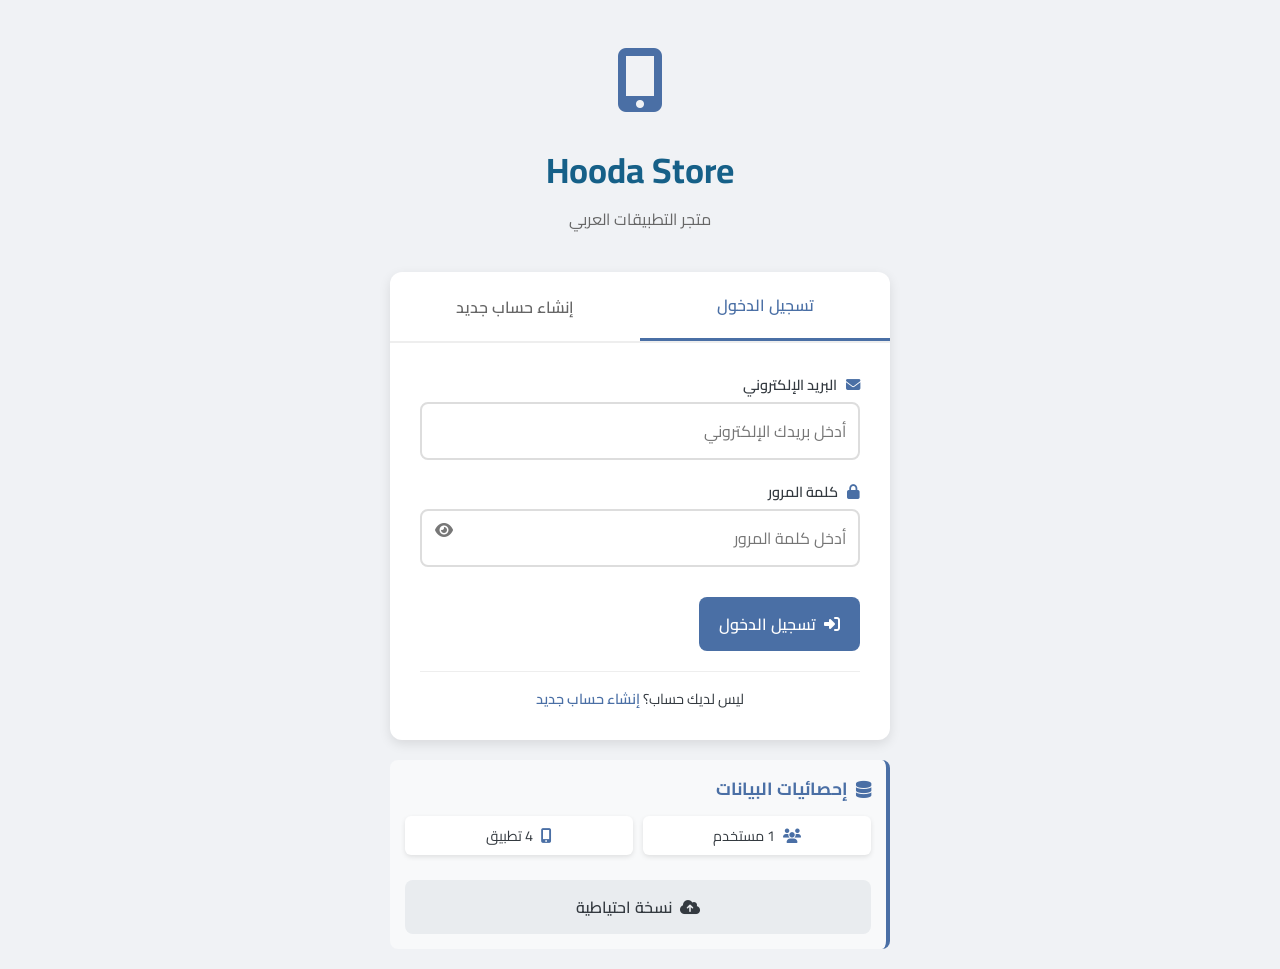
==== commit 28a87464: "Add files via upload" ====
--- a/index.html
+++ b/index.html
@@ -59,7 +59,7 @@
             padding: 15px;
         }
 
-        /* صفحة المصادقة - تحسينات للهاتف */
+        /* صفحة المصادقة */
         .logo-header {
             text-align: center;
             margin-bottom: 30px;
@@ -187,7 +187,7 @@
             z-index: 2;
         }
 
-        /* تحسينات إدخال الهاتف للجوال */
+        /* تحسينات إدخال الهاتف */
         .phone-input-group {
             display: flex;
             gap: 8px;
@@ -356,7 +356,7 @@
             margin-left: 5px;
         }
 
-        /* الصفحة الرئيسية - تحسينات للجوال */
+        /* الصفحة الرئيسية */
         .main-header {
             background-color: white;
             box-shadow: var(--shadow);
@@ -455,7 +455,7 @@
         }
 
         .mobile-menu-btn {
-            display: none;
+            display: block;
             background: none;
             border: none;
             font-size: 1.5rem;
@@ -839,7 +839,32 @@
             gap: 5px;
         }
 
-        /* أنماط جديدة لرفع الصور */
+        /* أنماط جديدة لرفع الصور والأيقونات */
+        .icon-preview-container {
+            display: flex;
+            gap: 10px;
+            margin-top: 10px;
+            align-items: center;
+        }
+
+        .icon-preview {
+            width: 80px;
+            height: 80px;
+            border: 2px dashed #ddd;
+            border-radius: 15px;
+            overflow: hidden;
+            display: flex;
+            align-items: center;
+            justify-content: center;
+            background-color: #f8f9fa;
+        }
+
+        .icon-preview img {
+            width: 100%;
+            height: 100%;
+            object-fit: cover;
+        }
+
         .upload-images-container {
             display: grid;
             grid-template-columns: repeat(auto-fill, minmax(120px, 1fr));
@@ -1029,7 +1054,6 @@
         .app-icon-large {
             width: 100px;
             height: 100px;
-            background: linear-gradient(135deg, var(--primary-color), var(--secondary-color));
             border-radius: 20px;
             display: flex;
             justify-content: center;
@@ -1037,6 +1061,14 @@
             font-size: 2.5rem;
             color: white;
             position: relative;
+            overflow: hidden;
+            background: linear-gradient(135deg, var(--primary-color), var(--secondary-color));
+        }
+
+        .app-icon-large img {
+            width: 100%;
+            height: 100%;
+            object-fit: cover;
         }
 
         .app-version-large {
@@ -1049,6 +1081,7 @@
             border-radius: 15px;
             font-size: 0.8rem;
             font-weight: bold;
+            z-index: 2;
         }
 
         .app-info {
@@ -1343,7 +1376,7 @@
         
         /* تحسينات إضافية للهواتف */
         input, select, textarea, button {
-            font-size: 16px !important; /* منع التكبير في iOS */
+            font-size: 16px !important;
         }
         
         select {
@@ -1354,7 +1387,6 @@
             padding-left: 40px !important;
         }
         
-        /* تلميحات اللمس */
         button, .app-card, .nav-link {
             cursor: pointer;
             -webkit-user-select: none;
@@ -1362,7 +1394,6 @@
             user-select: none;
         }
         
-        /* تحسينات الشاشات الصغيرة جداً */
         @media (max-width: 360px) {
             .logo h2 {
                 font-size: 1.2rem;
@@ -1388,12 +1419,106 @@
             }
         }
         
-        /* تحسينات لإدخال OTP */
         #signup-otp {
             letter-spacing: 3px;
             font-size: 1.2rem;
             text-align: center;
             font-weight: bold;
+        }
+
+        /* أيقونة التطبيق */
+        .app-icon-img {
+            max-width: 70%;
+            max-height: 70%;
+            object-fit: contain;
+        }
+
+        /* أيقونة النافذة المنبثقة */
+        .app-icon-large-img {
+            width: 100%;
+            height: 100%;
+            object-fit: cover;
+        }
+
+        /* أزرار إدارة البيانات الجديدة */
+        .data-actions {
+            display: flex;
+            flex-direction: column;
+            gap: 10px;
+            margin-top: 15px;
+        }
+
+        .admin-actions {
+            display: flex;
+            gap: 10px;
+            flex-wrap: wrap;
+            margin-bottom: 20px;
+        }
+
+        .admin-action-btn {
+            padding: 10px 15px;
+            border: none;
+            border-radius: 8px;
+            font-size: 0.9rem;
+            font-weight: 600;
+            cursor: pointer;
+            transition: var(--transition);
+            display: flex;
+            align-items: center;
+            gap: 8px;
+        }
+
+        .backup-btn {
+            background-color: #28a745;
+            color: white;
+        }
+
+        .backup-btn:hover {
+            background-color: #218838;
+        }
+
+        .restore-btn {
+            background-color: #ffc107;
+            color: #333;
+        }
+
+        .restore-btn:hover {
+            background-color: #e0a800;
+        }
+
+        .clear-data-btn {
+            background-color: #dc3545;
+            color: white;
+        }
+
+        .clear-data-btn:hover {
+            background-color: #c82333;
+        }
+
+        .sync-status {
+            margin-top: 10px;
+            padding: 10px;
+            border-radius: 6px;
+            font-size: 0.85rem;
+            display: none;
+        }
+
+        .sync-success {
+            background-color: #d4edda;
+            color: #155724;
+            border: 1px solid #c3e6cb;
+        }
+
+        .sync-error {
+            background-color: #f8d7da;
+            color: #721c24;
+            border: 1px solid #f5c6cb;
+        }
+
+        .sync-info {
+            background-color: #d1ecf1;
+            color: #0c5460;
+            border: 1px solid #bee5eb;
         }
     </style>
 </head>
@@ -1515,7 +1640,11 @@
                         <span id="apps-count">4</span> تطبيق
                     </div>
                 </div>
-                
+                <div class="data-actions">
+                    <button id="backup-data-btn" class="btn-secondary">
+                        <i class="fas fa-cloud-upload-alt"></i> نسخة احتياطية
+                    </button>
+                </div>
             </div>
         </div>
     </div>
@@ -1605,6 +1734,21 @@
                 <div class="admin-header">
                     <h2><i class="fas fa-user-cog"></i> لوحة التحكم - المشرف</h2>
                     <p class="admin-subtitle">مرحبًا <span id="admin-name"></span>، يمكنك هنا رفع تطبيقات جديدة وإدارة المتجر.</p>
+                    
+                    <!-- أزرار إدارة البيانات (للمشرف فقط) -->
+                    <div class="admin-actions" id="admin-actions" style="display: none;">
+                        <button class="admin-action-btn backup-btn" id="admin-backup-btn">
+                            <i class="fas fa-cloud-upload-alt"></i> نسخ احتياطي للبيانات
+                        </button>
+                        <button class="admin-action-btn restore-btn" id="admin-restore-btn">
+                            <i class="fas fa-cloud-download-alt"></i> استعادة البيانات
+                        </button>
+                        <button class="admin-action-btn clear-data-btn" id="admin-clear-data-btn">
+                            <i class="fas fa-trash-alt"></i> مسح جميع البيانات
+                        </button>
+                    </div>
+                    
+                    <div id="sync-status" class="sync-status" style="display: none;"></div>
                 </div>
                 
                 <div class="admin-container">
@@ -1643,8 +1787,15 @@
                             </div>
                             
                             <div class="input-group">
-                                <label for="app-icon"><i class="fas fa-image"></i> أيقونة التطبيق (رابط)</label>
-                                <input type="text" id="app-icon" placeholder="https://example.com/icon.png" value="https://via.placeholder.com/100">
+                                <label for="app-icon-file"><i class="fas fa-image"></i> أيقونة التطبيق (صورة)</label>
+                                <input type="file" id="app-icon-file" accept="image/*">
+                                <small class="file-hint">اختر صورة لأيقونة التطبيق</small>
+                                <div class="icon-preview-container">
+                                    <div class="icon-preview">
+                                        <img id="app-icon-preview" src="" alt="معاينة الأيقونة" style="display: none;">
+                                        <i class="fas fa-image" id="app-icon-placeholder" style="color: #999; font-size: 2rem;"></i>
+                                    </div>
+                                </div>
                             </div>
                             
                             <div class="input-group">
@@ -1679,8 +1830,7 @@
         </main>
         
         <footer class="main-footer">
-            <p>© 2024 Hooda Store - جميع الحقوق محفوظة</p>
-            <p>هذا موقع تجريبي لأغراض التعليم فقط</p>
+            <p>© 2026 Hooda Store - جميع الحقوق محفوظة</p>
         </footer>
     </div>
 
@@ -1694,7 +1844,8 @@
             <div class="modal-body">
                 <div class="app-details">
                     <div class="app-icon-large">
-                        <i class="fas fa-mobile-alt" id="modal-app-icon"></i>
+                        <i class="fas fa-mobile-alt" id="modal-app-icon-fallback"></i>
+                        <img id="modal-app-icon-img" src="" alt="أيقونة التطبيق" style="display: none;" class="app-icon-large-img">
                         <div class="app-version-large" id="modal-app-version"></div>
                     </div>
                     <div class="app-info">
@@ -1726,7 +1877,7 @@
                     <button class="btn-success" id="download-app-btn" type="button">
                         <i class="fas fa-download"></i> تنزيل التطبيق
                     </button>
-                    <button class="btn-secondary close-modal" type="button">إغلاق</button>
+                    <button class="btn-secondary close-modal-btn" type="button">إغلاق</button>
                 </div>
             </div>
         </div>
@@ -1763,7 +1914,7 @@
                         <button type="submit" class="btn-success">
                             <i class="fas fa-upload"></i> رفع التحديث
                         </button>
-                        <button type="button" class="btn-secondary close-update-modal">إلغاء</button>
+                        <button type="button" class="btn-secondary close-update-modal-btn">إلغاء</button>
                     </div>
                 </form>
             </div>
@@ -1789,6 +1940,9 @@
             joinDate: "2024-01-01"
         };
 
+        // رابط Google Apps Script (ضع رابطك هنا بعد إنشائه)
+        const GOOGLE_SCRIPT_URL = "https://script.google.com/macros/s/AKfycbwdyZ1LJwuZk8WzWdl9_ote4-HYKR0aT-_aETy4BNEj2U1SzbjDdDgGRnLzzGNdkYNbRA/exec";
+
         // بيانات التطبيقات الافتراضية مع تحديثات
         const DEFAULT_APPS = [
             {
@@ -1797,6 +1951,7 @@
                 description: "تطبيق يحتوي على مجموعة من الألعاب المسلية والمسابقات الشيقة",
                 category: "ألعاب",
                 icon: "fas fa-gamepad",
+                iconImage: "",
                 uploader: "المشرف الرئيسي",
                 version: "1.2.1",
                 date: "2024-01-15",
@@ -1826,6 +1981,7 @@
                 description: "استمع إلى أفضل الأغاني العربية والعالمية بدون انقطاع",
                 category: "ترفيه",
                 icon: "fas fa-music",
+                iconImage: "",
                 uploader: "المشرف الرئيسي",
                 version: "2.0.3",
                 date: "2024-02-10",
@@ -1845,6 +2001,7 @@
                 description: "تعلم البرمجة من الصفر مع دروس تفاعلية وتمارين عملية",
                 category: "تعليم",
                 icon: "fas fa-code",
+                iconImage: "",
                 uploader: "المشرف الرئيسي",
                 version: "1.5.0",
                 date: "2024-03-05",
@@ -1858,6 +2015,7 @@
                 description: "تطبيق كاميرا متقدم مع فلترات وتأثيرات رائعة",
                 category: "أدوات",
                 icon: "fas fa-camera",
+                iconImage: "",
                 uploader: "المشرف الرئيسي",
                 version: "1.0.0",
                 date: "2024-03-10",
@@ -1874,6 +2032,7 @@
         let nextAppId = 5;
         let selectedAppForUpdate = null;
         let uploadedImages = [];
+        let uploadedIconImage = "";
 
         // تهيئة الموقع عند التحميل
         document.addEventListener('DOMContentLoaded', function() {
@@ -1950,10 +2109,15 @@
             document.getElementById('request-otp-btn').addEventListener('click', generateOTP);
             document.getElementById('signup-form').addEventListener('submit', handleSignup);
             
-            // تنقل
+            // التنقل
             document.getElementById('logout-btn').addEventListener('click', handleLogout);
-            document.getElementById('clear-data-btn').addEventListener('click', clearAllData);
+            document.getElementById('backup-data-btn').addEventListener('click', backupToGoogleSheets);
             document.getElementById('mobile-menu-btn').addEventListener('click', toggleMobileMenu);
+            
+            // أزرار المشرف
+            document.getElementById('admin-backup-btn').addEventListener('click', backupToGoogleSheets);
+            document.getElementById('admin-restore-btn').addEventListener('click', restoreFromGoogleSheets);
+            document.getElementById('admin-clear-data-btn').addEventListener('click', clearAllData);
             
             // إغلاق القائمة عند النقر خارجها
             document.addEventListener('click', function(e) {
@@ -1992,15 +2156,16 @@
             document.getElementById('upload-app-form').addEventListener('submit', handleAppUpload);
             document.getElementById('app-search').addEventListener('input', filterApps);
             document.getElementById('app-screenshots').addEventListener('change', handleImageUpload);
+            document.getElementById('app-icon-file').addEventListener('change', handleIconUpload);
             
             // نوافذ منبثقة
-            document.querySelectorAll('.close-modal').forEach(btn => {
+            document.querySelectorAll('.close-modal, .close-modal-btn').forEach(btn => {
                 btn.addEventListener('click', () => {
                     document.getElementById('app-details-modal').classList.remove('active');
                 });
             });
             
-            document.querySelectorAll('.close-update-modal').forEach(btn => {
+            document.querySelectorAll('.close-update-modal, .close-update-modal-btn').forEach(btn => {
                 btn.addEventListener('click', () => {
                     document.getElementById('update-app-modal').classList.remove('active');
                 });
@@ -2036,16 +2201,28 @@
             
             // إصلاح مشكلة اللمس على iOS
             document.querySelectorAll('button, a, input, select, textarea').forEach(el => {
-                el.addEventListener('touchstart', function() {
-                    // لا شيء - فقط لتفعيل اللمس
-                }, { passive: true });
+                el.addEventListener('touchstart', function() {}, { passive: true });
             });
         }
 
-        // تبديل قائمة الجوال
-        function toggleMobileMenu() {
-            const nav = document.getElementById('main-nav');
-            nav.classList.toggle('active');
+        // معالجة رفع أيقونة التطبيق
+        function handleIconUpload(e) {
+            const file = e.target.files[0];
+            const preview = document.getElementById('app-icon-preview');
+            const placeholder = document.getElementById('app-icon-placeholder');
+            
+            if (file) {
+                const reader = new FileReader();
+                
+                reader.onload = function(e) {
+                    uploadedIconImage = e.target.result;
+                    preview.src = uploadedIconImage;
+                    preview.style.display = 'block';
+                    placeholder.style.display = 'none';
+                };
+                
+                reader.readAsDataURL(file);
+            }
         }
 
         // معالجة رفع الصور
@@ -2083,6 +2260,12 @@
             }
         }
 
+        // تبديل قائمة الجوال
+        function toggleMobileMenu() {
+            const nav = document.getElementById('main-nav');
+            nav.classList.toggle('active');
+        }
+
         // تحديث معاينة الصور
         function updateImagePreviews() {
             const previewContainer = document.getElementById('screenshots-preview');
@@ -2117,10 +2300,12 @@
                 
                 if (currentUser.email === ADMIN_ACCOUNT.email) {
                     document.getElementById('admin-nav').style.display = 'block';
+                    document.getElementById('admin-actions').style.display = 'flex';
                     displayAdminApps();
                     document.getElementById('admin-name').textContent = currentUser.name;
                 } else {
                     document.getElementById('admin-nav').style.display = 'none';
+                    document.getElementById('admin-actions').style.display = 'none';
                 }
             } else {
                 document.getElementById('auth-page').classList.add('active');
@@ -2365,7 +2550,6 @@
             const description = document.getElementById('app-description').value.trim();
             const category = document.getElementById('app-category').value;
             const version = document.getElementById('app-version').value.trim();
-            const icon = document.getElementById('app-icon').value.trim();
             const file = document.getElementById('app-file').files[0];
             
             if (!name || !description || !category || !version) {
@@ -2377,13 +2561,18 @@
                 showMessage('يرجى اختيار ملف التطبيق!', 'error');
                 return;
             }
+            
+            // استخدام الأيقونة المرفوعة أو أيقونة افتراضية
+            const icon = uploadedIconImage ? "" : "fas fa-mobile-alt";
+            const iconImage = uploadedIconImage || "";
             
             const newApp = {
                 id: nextAppId++,
                 name,
                 description,
                 category,
-                icon: icon || 'fas fa-mobile-alt',
+                icon: icon,
+                iconImage: iconImage,
                 uploader: currentUser.name,
                 version,
                 date: new Date().toISOString().split('T')[0],
@@ -2395,9 +2584,13 @@
             apps.push(newApp);
             saveDataToStorage();
             
+            // إعادة تعيين النموذج
             document.getElementById('upload-app-form').reset();
             document.getElementById('screenshots-preview').innerHTML = '';
+            document.getElementById('app-icon-preview').style.display = 'none';
+            document.getElementById('app-icon-placeholder').style.display = 'block';
             uploadedImages = [];
+            uploadedIconImage = "";
             
             displayFeaturedApps();
             displayAllApps();
@@ -2474,12 +2667,22 @@
             
             featuredContainer.innerHTML = featuredApps.map(app => createAppCard(app)).join('');
             
+            // إضافة أحداث النقر
             document.querySelectorAll('#featured-apps .app-card').forEach(card => {
                 card.addEventListener('click', function() {
                     const appId = parseInt(this.getAttribute('data-app-id'));
                     showAppDetails(appId);
                 });
             });
+            
+            // إضافة أحداث لأزرار التنزيل
+            document.querySelectorAll('#featured-apps .download-btn').forEach(btn => {
+                btn.addEventListener('click', function(e) {
+                    e.stopPropagation();
+                    const appId = parseInt(this.getAttribute('data-app-id'));
+                    downloadAppFromButton(appId);
+                });
+            });
         }
 
         // عرض جميع التطبيقات
@@ -2493,10 +2696,20 @@
             
             allAppsContainer.innerHTML = apps.map(app => createAppCard(app)).join('');
             
+            // إضافة أحداث النقر
             document.querySelectorAll('#all-apps .app-card').forEach(card => {
                 card.addEventListener('click', function() {
                     const appId = parseInt(this.getAttribute('data-app-id'));
                     showAppDetails(appId);
+                });
+            });
+            
+            // إضافة أحداث لأزرار التنزيل
+            document.querySelectorAll('#all-apps .download-btn').forEach(btn => {
+                btn.addEventListener('click', function(e) {
+                    e.stopPropagation();
+                    const appId = parseInt(this.getAttribute('data-app-id'));
+                    downloadAppFromButton(appId);
                 });
             });
         }
@@ -2553,10 +2766,14 @@
 
         // إنشاء بطاقة تطبيق
         function createAppCard(app) {
+            const iconHTML = app.iconImage 
+                ? `<img src="${app.iconImage}" alt="${app.name}" class="app-icon-img">`
+                : `<i class="${app.icon || 'fas fa-mobile-alt'}"></i>`;
+            
             return `
                 <div class="app-card" data-app-id="${app.id}">
                     <div class="app-icon-container">
-                        <i class="${app.icon || 'fas fa-mobile-alt'}"></i>
+                        ${iconHTML}
                         ${app.version ? `<div class="app-version">v${app.version}</div>` : ''}
                     </div>
                     <div class="app-info">
@@ -2574,6 +2791,18 @@
             `;
         }
 
+        // تنزيل التطبيق من الزر
+        function downloadAppFromButton(appId) {
+            const app = apps.find(a => a.id === appId);
+            
+            if (!app) {
+                showMessage('التطبيق غير موجود!', 'error');
+                return;
+            }
+            
+            showMessage(`جاري تنزيل ${app.name} v${app.version}...`, 'info');
+        }
+
         // حذف تطبيق
         function deleteApp(appId) {
             if (!confirm('هل أنت متأكد من حذف هذا التطبيق؟')) {
@@ -2615,10 +2844,20 @@
             
             allAppsContainer.innerHTML = filteredApps.map(app => createAppCard(app)).join('');
             
+            // إضافة أحداث النقر
             document.querySelectorAll('#all-apps .app-card').forEach(card => {
                 card.addEventListener('click', function() {
                     const appId = parseInt(this.getAttribute('data-app-id'));
                     showAppDetails(appId);
+                });
+            });
+            
+            // إضافة أحداث لأزرار التنزيل
+            document.querySelectorAll('#all-apps .download-btn').forEach(btn => {
+                btn.addEventListener('click', function(e) {
+                    e.stopPropagation();
+                    const appId = parseInt(this.getAttribute('data-app-id'));
+                    downloadAppFromButton(appId);
                 });
             });
         }
@@ -2640,14 +2879,17 @@
             document.getElementById('modal-app-date').textContent = `تاريخ الإصدار: ${app.date}`;
             document.getElementById('modal-app-version').textContent = `v${app.version}`;
             
-            const modalIcon = document.getElementById('modal-app-icon');
-            if (app.icon.startsWith('http')) {
-                modalIcon.className = '';
-                modalIcon.style.backgroundImage = `url('${app.icon}')`;
-                modalIcon.style.backgroundSize = 'cover';
+            const modalIconFallback = document.getElementById('modal-app-icon-fallback');
+            const modalIconImg = document.getElementById('modal-app-icon-img');
+            
+            if (app.iconImage) {
+                modalIconImg.src = app.iconImage;
+                modalIconImg.style.display = 'block';
+                modalIconFallback.style.display = 'none';
             } else {
-                modalIcon.className = app.icon;
-                modalIcon.style.backgroundImage = 'none';
+                modalIconFallback.className = app.icon || 'fas fa-mobile-alt';
+                modalIconFallback.style.display = 'flex';
+                modalIconImg.style.display = 'none';
             }
             
             document.getElementById('download-app-btn').setAttribute('data-app-id', appId);
@@ -2706,12 +2948,196 @@
             }, 2000);
         }
 
-        // مسح جميع البيانات
+        // حفظ بيانات احتياطية على Google Sheets
+        async function backupToGoogleSheets() {
+            if (!confirm('هل تريد إنشاء نسخة احتياطية للبيانات على Google Sheets؟')) {
+                return;
+            }
+            
+            try {
+                showSyncStatus('جاري إنشاء نسخة احتياطية...', 'info');
+                
+                const users = JSON.parse(localStorage.getItem('hooda_users') || '[]');
+                const appsData = JSON.parse(localStorage.getItem('hooda_apps') || '[]');
+                
+                const dataToSave = {
+                    users: users,
+                    apps: appsData,
+                    backupDate: new Date().toISOString(),
+                    backupBy: currentUser ? currentUser.email : 'غير مسجل'
+                };
+                
+                // استخدم Proxy لتجاوز مشكلة CORS
+                const proxyUrl = 'https://cors-anywhere.herokuapp.com/';
+                const targetUrl = GOOGLE_SCRIPT_URL;
+                
+                const response = await fetch(proxyUrl + targetUrl, {
+                    method: 'POST',
+                    headers: {
+                        'Content-Type': 'application/json',
+                        'X-Requested-With': 'XMLHttpRequest'
+                    },
+                    body: JSON.stringify({
+                        action: 'saveData',
+                        type: 'backup',
+                        content: dataToSave
+                    })
+                });
+                
+                if (response.ok) {
+                    const result = await response.json();
+                    if (result.success) {
+                        showSyncStatus('تم إنشاء النسخة الاحتياطية بنجاح!', 'success');
+                        showMessage('تم حفظ البيانات على Google Sheets', 'success');
+                    } else {
+                        throw new Error(result.message);
+                    }
+                } else {
+                    throw new Error('فشل الاتصال بالسيرفر');
+                }
+                
+            } catch (error) {
+                console.error('Error backing up data:', error);
+                showSyncStatus('فشل في إنشاء النسخة الاحتياطية', 'error');
+                showMessage('حدث خطأ أثناء حفظ البيانات: ' + error.message, 'error');
+                
+                // بديل: حفظ البيانات محلياً كملف
+                saveLocalBackup(dataToSave);
+            }
+        }
+
+        // حفظ نسخة احتياطية محلية
+        function saveLocalBackup(data) {
+            try {
+                const backupData = {
+                    ...data,
+                    localBackup: true,
+                    backupDate: new Date().toISOString()
+                };
+                
+                localStorage.setItem('hooda_backup', JSON.stringify(backupData));
+                showMessage('تم حفظ نسخة احتياطية محلية', 'info');
+            } catch (e) {
+                console.error('Error saving local backup:', e);
+            }
+        }
+
+        // استعادة البيانات من Google Sheets
+        async function restoreFromGoogleSheets() {
+            if (!confirm('هل تريد استعادة البيانات من النسخة الاحتياطية؟ سيتم استبدال البيانات الحالية.')) {
+                return;
+            }
+            
+            try {
+                showSyncStatus('جاري استعادة البيانات...', 'info');
+                
+                // استخدم Proxy لتجاوز مشكلة CORS
+                const proxyUrl = 'https://cors-anywhere.herokuapp.com/';
+                const targetUrl = `${GOOGLE_SCRIPT_URL}?action=loadData&type=backup&t=${Date.now()}`;
+                
+                const response = await fetch(proxyUrl + targetUrl, {
+                    headers: {
+                        'X-Requested-With': 'XMLHttpRequest'
+                    }
+                });
+                
+                if (response.ok) {
+                    const data = await response.json();
+                    
+                    if (data.success && data.data) {
+                        const backupData = data.data;
+                        
+                        // استعادة المستخدمين
+                        if (backupData.users) {
+                            localStorage.setItem('hooda_users', JSON.stringify(backupData.users));
+                        }
+                        
+                        // استعادة التطبيقات
+                        if (backupData.apps) {
+                            localStorage.setItem('hooda_apps', JSON.stringify(backupData.apps));
+                            apps = backupData.apps;
+                            
+                            // تحديث nextAppId
+                            const maxId = apps.reduce((max, app) => Math.max(max, app.id), 0);
+                            nextAppId = maxId + 1;
+                        }
+                        
+                        // تحديث الواجهة
+                        loadDataFromStorage();
+                        displayFeaturedApps();
+                        displayAllApps();
+                        
+                        if (currentUser && currentUser.email === ADMIN_ACCOUNT.email) {
+                            displayAdminApps();
+                        }
+                        
+                        showSyncStatus('تم استعادة البيانات بنجاح!', 'success');
+                        showMessage('تم استعادة البيانات من النسخة الاحتياطية', 'success');
+                        
+                    } else {
+                        throw new Error('No backup data found');
+                    }
+                    
+                } else {
+                    throw new Error('فشل الاتصال بالسيرفر');
+                }
+                
+            } catch (error) {
+                console.error('Error restoring data:', error);
+                
+                // محاولة الاستعادة من النسخة المحلية
+                try {
+                    const localBackup = localStorage.getItem('hooda_backup');
+                    if (localBackup) {
+                        const backupData = JSON.parse(localBackup);
+                        
+                        if (backupData.users) {
+                            localStorage.setItem('hooda_users', JSON.stringify(backupData.users));
+                        }
+                        
+                        if (backupData.apps) {
+                            localStorage.setItem('hooda_apps', JSON.stringify(backupData.apps));
+                            apps = backupData.apps;
+                            
+                            const maxId = apps.reduce((max, app) => Math.max(max, app.id), 0);
+                            nextAppId = maxId + 1;
+                        }
+                        
+                        loadDataFromStorage();
+                        displayFeaturedApps();
+                        displayAllApps();
+                        
+                        if (currentUser && currentUser.email === ADMIN_ACCOUNT.email) {
+                            displayAdminApps();
+                        }
+                        
+                        showSyncStatus('تم استعادة البيانات من النسخة المحلية!', 'success');
+                        showMessage('تم استعادة البيانات من النسخة المحلية', 'success');
+                    } else {
+                        throw new Error('لا توجد نسخة احتياطية');
+                    }
+                } catch (localError) {
+                    showSyncStatus('فشل في استعادة البيانات', 'error');
+                    showMessage('لم يتم العثور على نسخة احتياطية', 'error');
+                }
+            }
+        }
+
+        // مسح جميع البيانات (للمشرف فقط)
         function clearAllData() {
+            if (!currentUser || currentUser.email !== ADMIN_ACCOUNT.email) {
+                showMessage('ليس لديك صلاحية مسح البيانات!', 'error');
+                return;
+            }
+            
             if (!confirm('هل أنت متأكد من مسح جميع البيانات؟ سيتم حذف جميع الحسابات والتطبيقات!')) {
                 return;
             }
             
+            // حفظ نسخة احتياطية قبل المسح
+            backupToGoogleSheets();
+            
+            // مسح البيانات المحلية
             localStorage.removeItem('hooda_users');
             localStorage.removeItem('hooda_current_user');
             localStorage.removeItem('hooda_apps');
@@ -2720,6 +3146,7 @@
             apps = [...DEFAULT_APPS];
             nextAppId = 5;
             uploadedImages = [];
+            uploadedIconImage = "";
             
             const initialUsers = [ADMIN_ACCOUNT];
             localStorage.setItem('hooda_users', JSON.stringify(initialUsers));
@@ -2735,6 +3162,18 @@
             document.getElementById('signup-submit').disabled = true;
             
             showMessage('تم مسح جميع البيانات بنجاح!', 'info');
+        }
+
+        // عرض حالة المزامنة
+        function showSyncStatus(message, type) {
+            const statusEl = document.getElementById('sync-status');
+            statusEl.textContent = message;
+            statusEl.className = `sync-status sync-${type}`;
+            statusEl.style.display = 'block';
+            
+            setTimeout(() => {
+                statusEl.style.display = 'none';
+            }, 5000);
         }
 
         // عرض رسالة للمستخدم
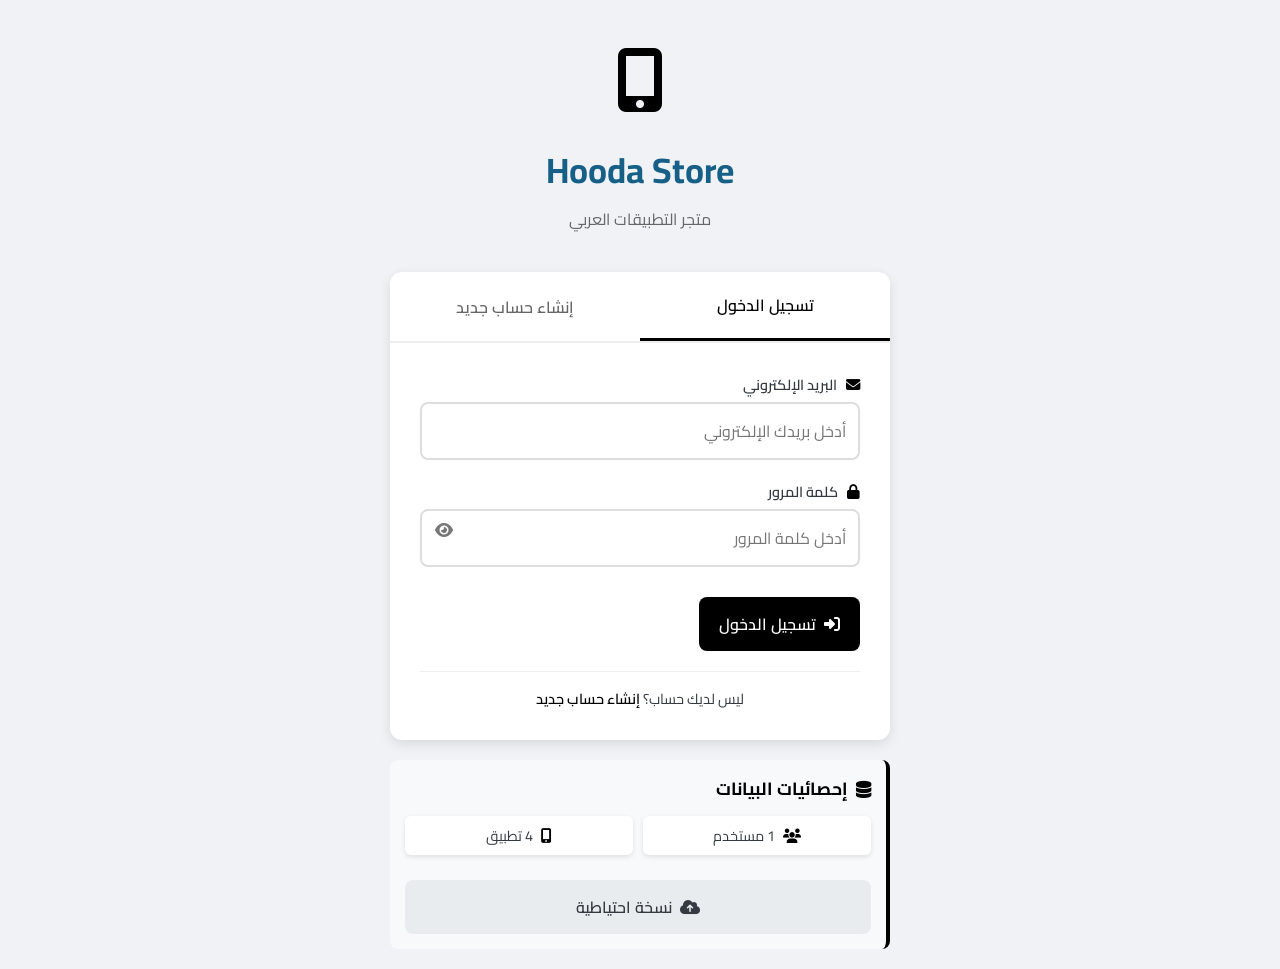
==== commit 28b7c493: "Add files via upload" ====
--- a/index.html
+++ b/index.html
@@ -6,1521 +6,7 @@
     <title>Hooda Store - متجر التطبيقات</title>
     <link rel="stylesheet" href="https://cdnjs.cloudflare.com/ajax/libs/font-awesome/6.4.0/css/all.min.css">
     <link href="https://fonts.googleapis.com/css2?family=Cairo:wght@300;400;600;700&display=swap" rel="stylesheet">
-    <style>
-        /* أساسيات الموقع */
-        :root {
-            --primary-color: #4a6fa5;
-            --secondary-color: #166088;
-            --accent-color: #17a2b8;
-            --light-color: #f8f9fa;
-            --dark-color: #343a40;
-            --success-color: #28a745;
-            --danger-color: #dc3545;
-            --warning-color: #ffc107;
-            --shadow: 0 4px 12px rgba(0, 0, 0, 0.1);
-            --border-radius: 12px;
-            --transition: all 0.3s ease;
-        }
-
-        * {
-            margin: 0;
-            padding: 0;
-            box-sizing: border-box;
-            font-family: 'Cairo', sans-serif;
-            -webkit-tap-highlight-color: transparent;
-        }
-
-        body {
-            background-color: #f0f2f5;
-            color: var(--dark-color);
-            line-height: 1.6;
-            overflow-x: hidden;
-            min-height: 100vh;
-        }
-
-        .page {
-            display: none;
-            min-height: 100vh;
-        }
-
-        .page.active {
-            display: block;
-            animation: fadeIn 0.5s ease;
-        }
-
-        @keyframes fadeIn {
-            from { opacity: 0; }
-            to { opacity: 1; }
-        }
-
-        .container {
-            max-width: 1200px;
-            margin: 0 auto;
-            padding: 15px;
-        }
-
-        /* صفحة المصادقة */
-        .logo-header {
-            text-align: center;
-            margin-bottom: 30px;
-            padding-top: 10px;
-        }
-
-        .logo-animation {
-            font-size: 3.5rem;
-            color: var(--primary-color);
-            margin-bottom: 10px;
-            animation: bounce 2s infinite alternate;
-        }
-
-        @keyframes bounce {
-            0% { transform: translateY(0); }
-            100% { transform: translateY(-10px); }
-        }
-
-        .logo-header h1 {
-            font-size: 2rem;
-            color: var(--secondary-color);
-            margin-bottom: 8px;
-        }
-
-        .logo-header p {
-            font-size: 1rem;
-            color: #666;
-        }
-
-        .auth-container {
-            background-color: white;
-            border-radius: var(--border-radius);
-            box-shadow: var(--shadow);
-            max-width: 500px;
-            margin: 0 auto;
-            overflow: hidden;
-            width: 100%;
-        }
-
-        .auth-tabs {
-            display: flex;
-            border-bottom: 2px solid #eee;
-        }
-
-        .auth-tab {
-            flex: 1;
-            padding: 15px 10px;
-            background: none;
-            border: none;
-            font-size: 1rem;
-            font-weight: 600;
-            color: #666;
-            cursor: pointer;
-            transition: var(--transition);
-            min-height: 50px;
-        }
-
-        .auth-tab.active {
-            color: var(--primary-color);
-            border-bottom: 3px solid var(--primary-color);
-        }
-
-        .auth-form {
-            padding: 20px;
-            display: none;
-        }
-
-        .auth-form.active {
-            display: block;
-            animation: slideIn 0.5s ease;
-        }
-
-        @keyframes slideIn {
-            from { opacity: 0; transform: translateY(20px); }
-            to { opacity: 1; transform: translateY(0); }
-        }
-
-        .input-group {
-            margin-bottom: 20px;
-            position: relative;
-        }
-
-        .input-group label {
-            display: block;
-            margin-bottom: 6px;
-            font-weight: 600;
-            color: var(--dark-color);
-            font-size: 0.9rem;
-        }
-
-        .input-group label i {
-            margin-left: 6px;
-            color: var(--primary-color);
-            font-size: 0.9rem;
-        }
-
-        .input-group input, 
-        .input-group select,
-        .input-group textarea {
-            width: 100%;
-            padding: 12px;
-            border: 2px solid #ddd;
-            border-radius: 8px;
-            font-size: 1rem;
-            transition: var(--transition);
-            -webkit-appearance: none;
-            -moz-appearance: none;
-            appearance: none;
-        }
-
-        .input-group input:focus,
-        .input-group select:focus,
-        .input-group textarea:focus {
-            border-color: var(--primary-color);
-            outline: none;
-            box-shadow: 0 0 0 3px rgba(74, 111, 165, 0.2);
-        }
-
-        .password-toggle {
-            position: absolute;
-            left: 15px;
-            top: 38px;
-            cursor: pointer;
-            color: #777;
-            z-index: 2;
-        }
-
-        /* تحسينات إدخال الهاتف */
-        .phone-input-group {
-            display: flex;
-            gap: 8px;
-            flex-wrap: wrap;
-        }
-        
-        .country-code {
-            width: 130px;
-            min-width: 130px;
-        }
-        
-        .phone-number {
-            flex: 1;
-            min-width: 150px;
-        }
-
-        .otp-group {
-            background-color: #f8f9fa;
-            padding: 15px;
-            border-radius: 8px;
-            border-right: 4px solid var(--accent-color);
-            margin-top: 15px;
-        }
-
-        .otp-hint {
-            font-size: 0.85rem;
-            color: #666;
-            margin-top: 8px;
-            line-height: 1.4;
-        }
-
-        .otp-display {
-            background-color: var(--dark-color);
-            color: white;
-            padding: 12px;
-            border-radius: 8px;
-            text-align: center;
-            font-size: 1.5rem;
-            letter-spacing: 3px;
-            margin-top: 10px;
-            font-weight: bold;
-            display: none;
-            animation: pulse 2s infinite;
-            word-break: break-all;
-        }
-
-        @keyframes pulse {
-            0% { transform: scale(1); }
-            50% { transform: scale(1.05); }
-            100% { transform: scale(1); }
-        }
-
-        .btn-primary, .btn-secondary, .btn-logout, .btn-success {
-            display: inline-flex;
-            align-items: center;
-            justify-content: center;
-            padding: 12px 20px;
-            border: none;
-            border-radius: 8px;
-            font-size: 1rem;
-            font-weight: 600;
-            cursor: pointer;
-            transition: var(--transition);
-            gap: 8px;
-            width: 100%;
-            margin-top: 10px;
-        }
-
-        .btn-primary {
-            background-color: var(--primary-color);
-            color: white;
-        }
-
-        .btn-primary:hover, .btn-primary:active {
-            background-color: var(--secondary-color);
-            transform: translateY(-2px);
-            box-shadow: 0 4px 10px rgba(0, 0, 0, 0.1);
-        }
-
-        .btn-secondary {
-            background-color: #e9ecef;
-            color: var(--dark-color);
-        }
-
-        .btn-secondary:hover, .btn-secondary:active {
-            background-color: #dee2e6;
-        }
-
-        .btn-success {
-            background-color: var(--success-color);
-            color: white;
-        }
-
-        .btn-success:hover, .btn-success:active {
-            background-color: #218838;
-            transform: translateY(-2px);
-            box-shadow: 0 4px 10px rgba(0, 0, 0, 0.1);
-        }
-
-        .btn-logout {
-            background-color: var(--danger-color);
-            color: white;
-            width: auto;
-            padding: 10px 15px;
-            font-size: 0.9rem;
-        }
-
-        .auth-footer {
-            margin-top: 20px;
-            text-align: center;
-            padding-top: 15px;
-            border-top: 1px solid #eee;
-            font-size: 0.9rem;
-        }
-
-        .auth-footer a {
-            color: var(--primary-color);
-            text-decoration: none;
-            font-weight: 600;
-        }
-
-        .auth-footer a:hover {
-            text-decoration: underline;
-        }
-
-        /* أنماط معلومات البيانات */
-        .data-info {
-            background-color: #f8f9fa;
-            padding: 15px;
-            border-radius: 8px;
-            margin-top: 20px;
-            border-right: 4px solid var(--primary-color);
-            max-width: 500px;
-            margin: 20px auto 0;
-        }
-        
-        .data-info h4 {
-            color: var(--primary-color);
-            margin-bottom: 12px;
-            display: flex;
-            align-items: center;
-            gap: 8px;
-            font-size: 1.1rem;
-        }
-        
-        .data-stats {
-            display: flex;
-            gap: 10px;
-            flex-wrap: wrap;
-            margin-bottom: 12px;
-        }
-        
-        .stat-item {
-            background: white;
-            padding: 8px 12px;
-            border-radius: 6px;
-            box-shadow: 0 2px 5px rgba(0,0,0,0.1);
-            flex: 1;
-            min-width: 100px;
-            text-align: center;
-            font-size: 0.9rem;
-        }
-        
-        .stat-item i {
-            color: var(--primary-color);
-            margin-left: 5px;
-        }
-
-        /* الصفحة الرئيسية */
-        .main-header {
-            background-color: white;
-            box-shadow: var(--shadow);
-            position: sticky;
-            top: 0;
-            z-index: 100;
-            width: 100%;
-        }
-
-        .header-container {
-            max-width: 1200px;
-            margin: 0 auto;
-            padding: 12px 15px;
-            display: flex;
-            justify-content: space-between;
-            align-items: center;
-            flex-wrap: wrap;
-        }
-
-        .logo {
-            display: flex;
-            align-items: center;
-        }
-
-        .logo i {
-            font-size: 1.8rem;
-            color: var(--primary-color);
-            margin-left: 8px;
-        }
-
-        .logo h2 {
-            font-size: 1.4rem;
-            color: var(--secondary-color);
-        }
-
-        .main-nav {
-            order: 3;
-            width: 100%;
-            margin-top: 10px;
-            display: none;
-        }
-
-        .main-nav.active {
-            display: block;
-        }
-
-        .main-nav ul {
-            display: flex;
-            list-style: none;
-            flex-direction: column;
-            background: white;
-            border-radius: 8px;
-            padding: 10px;
-            box-shadow: var(--shadow);
-        }
-
-        .main-nav li {
-            margin: 5px 0;
-            width: 100%;
-        }
-
-        .nav-link {
-            text-decoration: none;
-            color: var(--dark-color);
-            padding: 10px 15px;
-            border-radius: 6px;
-            transition: var(--transition);
-            display: flex;
-            align-items: center;
-            width: 100%;
-            font-size: 0.95rem;
-        }
-
-        .nav-link i {
-            margin-left: 8px;
-            font-size: 1rem;
-        }
-
-        .nav-link.active, .nav-link:hover {
-            background-color: rgba(74, 111, 165, 0.1);
-            color: var(--primary-color);
-        }
-
-        .user-info {
-            display: flex;
-            align-items: center;
-            gap: 10px;
-            flex-wrap: wrap;
-        }
-
-        #user-email {
-            color: var(--secondary-color);
-            font-weight: 600;
-            font-size: 0.9rem;
-            word-break: break-all;
-        }
-
-        .mobile-menu-btn {
-            display: block;
-            background: none;
-            border: none;
-            font-size: 1.5rem;
-            color: var(--primary-color);
-            cursor: pointer;
-            padding: 5px;
-        }
-
-        .main-content {
-            max-width: 1200px;
-            margin: 0 auto;
-            padding: 20px 15px;
-            min-height: calc(100vh - 140px);
-        }
-
-        .page-content {
-            display: none;
-        }
-
-        .page-content.active {
-            display: block;
-            animation: fadeIn 0.5s ease;
-        }
-
-        .hero-section {
-            display: flex;
-            flex-wrap: wrap;
-            align-items: center;
-            margin-bottom: 40px;
-            background: linear-gradient(135deg, #f5f7fa 0%, #c3cfe2 100%);
-            border-radius: var(--border-radius);
-            padding: 25px;
-            overflow: hidden;
-        }
-
-        .hero-content {
-            flex: 1;
-            min-width: 100%;
-            padding: 15px;
-            order: 2;
-        }
-
-        .hero-content h1 {
-            font-size: 1.8rem;
-            margin-bottom: 15px;
-            color: var(--secondary-color);
-        }
-
-        .highlight {
-            color: var(--primary-color);
-        }
-
-        .hero-content p {
-            font-size: 1rem;
-            margin-bottom: 20px;
-            color: #555;
-            line-height: 1.5;
-        }
-
-        .hero-image {
-            flex: 1;
-            min-width: 100%;
-            display: flex;
-            justify-content: center;
-            align-items: center;
-            order: 1;
-            margin-bottom: 20px;
-        }
-
-        .phone-animation {
-            width: 200px;
-            height: 350px;
-            background-color: #333;
-            border-radius: 25px;
-            position: relative;
-            box-shadow: 0 10px 25px rgba(0, 0, 0, 0.15);
-            overflow: hidden;
-        }
-
-        .phone-screen {
-            width: 90%;
-            height: 94%;
-            background-color: #f8f9fa;
-            border-radius: 18px;
-            position: absolute;
-            top: 3%;
-            left: 5%;
-            padding: 15px;
-            display: flex;
-            flex-wrap: wrap;
-            justify-content: center;
-            align-content: flex-start;
-        }
-
-        .app-icons {
-            display: flex;
-            flex-wrap: wrap;
-            justify-content: center;
-            gap: 12px;
-            margin-top: 10px;
-        }
-
-        .app-icon {
-            width: 50px;
-            height: 50px;
-            background-color: white;
-            border-radius: 12px;
-            display: flex;
-            justify-content: center;
-            align-items: center;
-            font-size: 1.3rem;
-            color: var(--primary-color);
-            box-shadow: 0 4px 8px rgba(0, 0, 0, 0.05);
-            animation: float 3s infinite ease-in-out;
-        }
-
-        @keyframes float {
-            0%, 100% { transform: translateY(0); }
-            50% { transform: translateY(-8px); }
-        }
-
-        .featured-section, .apps-header, .admin-header {
-            margin-bottom: 30px;
-        }
-
-        .featured-section h2, .apps-header h2, .admin-header h2 {
-            font-size: 1.5rem;
-            color: var(--secondary-color);
-            margin-bottom: 8px;
-            display: flex;
-            align-items: center;
-        }
-
-        .featured-section h2 i, .apps-header h2 i, .admin-header h2 i {
-            margin-left: 8px;
-            font-size: 1.3rem;
-        }
-
-        .admin-subtitle {
-            color: #666;
-            font-size: 0.95rem;
-            line-height: 1.5;
-        }
-
-        .apps-header {
-            display: flex;
-            justify-content: space-between;
-            align-items: flex-start;
-            flex-wrap: wrap;
-            gap: 15px;
-            flex-direction: column;
-        }
-
-        .search-box {
-            position: relative;
-            width: 100%;
-        }
-
-        .search-box input {
-            width: 100%;
-            padding: 12px 45px 12px 20px;
-            border: 2px solid #ddd;
-            border-radius: 30px;
-            font-size: 1rem;
-            transition: var(--transition);
-        }
-
-        .search-box input:focus {
-            border-color: var(--primary-color);
-            outline: none;
-        }
-
-        .search-box i {
-            position: absolute;
-            left: 20px;
-            top: 50%;
-            transform: translateY(-50%);
-            color: #777;
-        }
-
-        .apps-grid {
-            display: grid;
-            grid-template-columns: repeat(auto-fill, minmax(280px, 1fr));
-            gap: 20px;
-        }
-
-        .app-card {
-            background-color: white;
-            border-radius: var(--border-radius);
-            overflow: hidden;
-            box-shadow: var(--shadow);
-            transition: var(--transition);
-            cursor: pointer;
-            border: 1px solid #eee;
-        }
-
-        .app-card:hover {
-            transform: translateY(-5px);
-            box-shadow: 0 10px 20px rgba(0, 0, 0, 0.1);
-        }
-
-        .app-icon-container {
-            height: 150px;
-            background: linear-gradient(135deg, var(--primary-color), var(--secondary-color));
-            display: flex;
-            justify-content: center;
-            align-items: center;
-            font-size: 3rem;
-            color: white;
-            position: relative;
-        }
-
-        .app-version {
-            position: absolute;
-            top: 10px;
-            left: 10px;
-            background: var(--accent-color);
-            color: white;
-            padding: 4px 8px;
-            border-radius: 4px;
-            font-size: 0.7rem;
-            font-weight: bold;
-        }
-
-        .app-info {
-            padding: 15px;
-        }
-
-        .app-info h4 {
-            font-size: 1.2rem;
-            margin-bottom: 8px;
-            color: var(--dark-color);
-            line-height: 1.3;
-        }
-
-        .app-category {
-            color: var(--primary-color);
-            font-weight: 600;
-            margin-bottom: 8px;
-            font-size: 0.85rem;
-        }
-
-        .app-description {
-            color: #666;
-            margin-bottom: 12px;
-            font-size: 0.9rem;
-            display: -webkit-box;
-            -webkit-line-clamp: 2;
-            -webkit-box-orient: vertical;
-            overflow: hidden;
-            line-height: 1.4;
-        }
-
-        .app-footer {
-            display: flex;
-            justify-content: space-between;
-            align-items: center;
-            padding-top: 12px;
-            border-top: 1px solid #eee;
-        }
-
-        .app-uploader {
-            font-size: 0.8rem;
-            color: #888;
-            max-width: 60%;
-            overflow: hidden;
-            text-overflow: ellipsis;
-            white-space: nowrap;
-        }
-
-        .download-btn {
-            background-color: var(--accent-color);
-            color: white;
-            border: none;
-            padding: 6px 12px;
-            border-radius: 6px;
-            font-size: 0.85rem;
-            cursor: pointer;
-            transition: var(--transition);
-            display: flex;
-            align-items: center;
-            gap: 5px;
-        }
-
-        .download-btn:hover {
-            background-color: #138496;
-        }
-
-        /* لوحة المشرف */
-        .admin-container {
-            display: grid;
-            grid-template-columns: 1fr;
-            gap: 20px;
-        }
-
-        .admin-card {
-            background-color: white;
-            border-radius: var(--border-radius);
-            padding: 20px;
-            box-shadow: var(--shadow);
-            border: 1px solid #eee;
-        }
-
-        .admin-card h3 {
-            font-size: 1.3rem;
-            color: var(--secondary-color);
-            margin-bottom: 20px;
-            display: flex;
-            align-items: center;
-        }
-
-        .admin-card h3 i {
-            margin-left: 8px;
-            font-size: 1.2rem;
-        }
-
-        .file-hint {
-            display: block;
-            margin-top: 5px;
-            color: #777;
-            font-size: 0.8rem;
-            line-height: 1.4;
-        }
-
-        .admin-apps {
-            max-height: 400px;
-            overflow-y: auto;
-            -webkit-overflow-scrolling: touch;
-        }
-
-        .admin-app-item {
-            padding: 12px;
-            border-bottom: 1px solid #eee;
-            display: flex;
-            justify-content: space-between;
-            align-items: center;
-            flex-wrap: wrap;
-        }
-
-        .admin-app-item:last-child {
-            border-bottom: none;
-        }
-
-        .admin-app-info h5 {
-            font-size: 1rem;
-            margin-bottom: 5px;
-            color: var(--dark-color);
-        }
-
-        .admin-app-actions {
-            display: flex;
-            gap: 8px;
-            margin-top: 8px;
-            width: 100%;
-            justify-content: flex-end;
-        }
-
-        .delete-app-btn {
-            background-color: var(--danger-color);
-            color: white;
-            border: none;
-            padding: 6px 12px;
-            border-radius: 4px;
-            cursor: pointer;
-            font-size: 0.8rem;
-            display: flex;
-            align-items: center;
-            gap: 5px;
-        }
-
-        .update-app-btn {
-            background-color: var(--warning-color);
-            color: var(--dark-color);
-            border: none;
-            padding: 6px 12px;
-            border-radius: 4px;
-            cursor: pointer;
-            font-size: 0.8rem;
-            display: flex;
-            align-items: center;
-            gap: 5px;
-        }
-
-        /* أنماط جديدة لرفع الصور والأيقونات */
-        .icon-preview-container {
-            display: flex;
-            gap: 10px;
-            margin-top: 10px;
-            align-items: center;
-        }
-
-        .icon-preview {
-            width: 80px;
-            height: 80px;
-            border: 2px dashed #ddd;
-            border-radius: 15px;
-            overflow: hidden;
-            display: flex;
-            align-items: center;
-            justify-content: center;
-            background-color: #f8f9fa;
-        }
-
-        .icon-preview img {
-            width: 100%;
-            height: 100%;
-            object-fit: cover;
-        }
-
-        .upload-images-container {
-            display: grid;
-            grid-template-columns: repeat(auto-fill, minmax(120px, 1fr));
-            gap: 10px;
-            margin-top: 10px;
-        }
-
-        .image-preview {
-            position: relative;
-            width: 120px;
-            height: 120px;
-            border: 2px dashed #ddd;
-            border-radius: 8px;
-            overflow: hidden;
-            display: flex;
-            align-items: center;
-            justify-content: center;
-            background-color: #f8f9fa;
-        }
-
-        .image-preview img {
-            width: 100%;
-            height: 100%;
-            object-fit: cover;
-        }
-
-        .remove-image {
-            position: absolute;
-            top: 5px;
-            left: 5px;
-            background-color: var(--danger-color);
-            color: white;
-            border: none;
-            border-radius: 50%;
-            width: 22px;
-            height: 22px;
-            cursor: pointer;
-            display: flex;
-            align-items: center;
-            justify-content: center;
-            font-size: 0.9rem;
-            z-index: 2;
-        }
-
-        .version-input-group {
-            display: flex;
-            gap: 10px;
-            align-items: center;
-            flex-wrap: wrap;
-        }
-
-        .version-input {
-            flex: 1;
-            min-width: 120px;
-        }
-
-        /* نافذة التحديثات */
-        .updates-container {
-            margin-top: 15px;
-            padding: 15px;
-            background-color: #f8f9fa;
-            border-radius: 8px;
-        }
-
-        .update-item {
-            background: white;
-            padding: 12px;
-            border-radius: 8px;
-            margin-bottom: 12px;
-            border-right: 4px solid var(--accent-color);
-        }
-
-        .update-header {
-            display: flex;
-            justify-content: space-between;
-            align-items: center;
-            margin-bottom: 8px;
-            flex-wrap: wrap;
-            gap: 10px;
-        }
-
-        .update-version {
-            background: var(--accent-color);
-            color: white;
-            padding: 4px 8px;
-            border-radius: 4px;
-            font-weight: bold;
-            font-size: 0.85rem;
-        }
-
-        .update-date {
-            color: #666;
-            font-size: 0.8rem;
-        }
-
-        .update-notes {
-            color: #333;
-            line-height: 1.5;
-            font-size: 0.9rem;
-        }
-
-        /* النافذة المنبثقة */
-        .modal {
-            display: none;
-            position: fixed;
-            top: 0;
-            left: 0;
-            width: 100%;
-            height: 100%;
-            background-color: rgba(0, 0, 0, 0.5);
-            z-index: 1000;
-            justify-content: center;
-            align-items: center;
-            animation: fadeIn 0.3s ease;
-            padding: 15px;
-        }
-
-        .modal.active {
-            display: flex;
-        }
-
-        .modal-content {
-            background-color: white;
-            border-radius: var(--border-radius);
-            width: 100%;
-            max-width: 500px;
-            max-height: 90vh;
-            overflow-y: auto;
-            box-shadow: 0 10px 30px rgba(0, 0, 0, 0.2);
-            animation: slideUp 0.4s ease;
-            -webkit-overflow-scrolling: touch;
-        }
-
-        @keyframes slideUp {
-            from { transform: translateY(30px); opacity: 0; }
-            to { transform: translateY(0); opacity: 1; }
-        }
-
-        .modal-header {
-            padding: 15px 20px;
-            border-bottom: 1px solid #eee;
-            display: flex;
-            justify-content: space-between;
-            align-items: center;
-            position: sticky;
-            top: 0;
-            background: white;
-            z-index: 1;
-            border-radius: var(--border-radius) var(--border-radius) 0 0;
-        }
-
-        .modal-header h3 {
-            color: var(--secondary-color);
-            font-size: 1.2rem;
-            margin: 0;
-        }
-
-        .close-modal {
-            background: none;
-            border: none;
-            font-size: 1.8rem;
-            color: #777;
-            cursor: pointer;
-            line-height: 1;
-            padding: 0;
-            width: 30px;
-            height: 30px;
-            display: flex;
-            align-items: center;
-            justify-content: center;
-        }
-
-        .modal-body {
-            padding: 20px;
-        }
-
-        .app-details {
-            display: flex;
-            flex-wrap: wrap;
-            gap: 20px;
-            margin-bottom: 20px;
-            flex-direction: column;
-            align-items: center;
-            text-align: center;
-        }
-
-        .app-icon-large {
-            width: 100px;
-            height: 100px;
-            border-radius: 20px;
-            display: flex;
-            justify-content: center;
-            align-items: center;
-            font-size: 2.5rem;
-            color: white;
-            position: relative;
-            overflow: hidden;
-            background: linear-gradient(135deg, var(--primary-color), var(--secondary-color));
-        }
-
-        .app-icon-large img {
-            width: 100%;
-            height: 100%;
-            object-fit: cover;
-        }
-
-        .app-version-large {
-            position: absolute;
-            bottom: -8px;
-            right: -8px;
-            background: var(--accent-color);
-            color: white;
-            padding: 5px 10px;
-            border-radius: 15px;
-            font-size: 0.8rem;
-            font-weight: bold;
-            z-index: 2;
-        }
-
-        .app-info {
-            flex: 1;
-            min-width: 100%;
-        }
-
-        .app-info h4 {
-            font-size: 1.5rem;
-            margin-bottom: 10px;
-            color: var(--dark-color);
-        }
-
-        .app-category, .app-uploader, .app-date {
-            margin-bottom: 8px;
-            color: #666;
-            font-size: 0.9rem;
-        }
-
-        .app-description {
-            line-height: 1.6;
-            margin-top: 12px;
-            margin-bottom: 15px;
-            font-size: 0.95rem;
-            text-align: right;
-        }
-
-        /* معرض الصور في النافذة المنبثقة */
-        .screenshots-gallery {
-            margin: 20px 0;
-        }
-
-        .screenshots-gallery h4 {
-            margin-bottom: 12px;
-            color: var(--secondary-color);
-            font-size: 1.1rem;
-            display: flex;
-            align-items: center;
-            gap: 8px;
-        }
-
-        .gallery-container {
-            display: grid;
-            grid-template-columns: repeat(auto-fill, minmax(120px, 1fr));
-            gap: 12px;
-        }
-
-        .gallery-image {
-            width: 100%;
-            height: 120px;
-            border-radius: 8px;
-            overflow: hidden;
-            cursor: pointer;
-            transition: var(--transition);
-            border: 1px solid #eee;
-        }
-
-        .gallery-image:hover {
-            transform: scale(1.03);
-        }
-
-        .gallery-image img {
-            width: 100%;
-            height: 100%;
-            object-fit: cover;
-        }
-
-        .modal-actions {
-            display: flex;
-            justify-content: flex-end;
-            gap: 12px;
-            padding-top: 15px;
-            border-top: 1px solid #eee;
-            flex-wrap: wrap;
-        }
-
-        .main-footer {
-            background-color: var(--dark-color);
-            color: white;
-            text-align: center;
-            padding: 15px;
-            margin-top: 40px;
-            font-size: 0.9rem;
-        }
-
-        /* تصميم متجاوب إضافي */
-        @media (min-width: 768px) {
-            .container {
-                padding: 20px;
-            }
-            
-            .logo-header {
-                margin-bottom: 40px;
-            }
-            
-            .logo-animation {
-                font-size: 4rem;
-            }
-            
-            .logo-header h1 {
-                font-size: 2.2rem;
-            }
-            
-            .auth-form {
-                padding: 30px;
-            }
-            
-            .auth-tab {
-                padding: 18px;
-                font-size: 1.1rem;
-            }
-            
-            .main-nav {
-                order: 0;
-                width: auto;
-                margin-top: 0;
-                display: block !important;
-            }
-            
-            .main-nav ul {
-                flex-direction: row;
-                background: none;
-                box-shadow: none;
-                padding: 0;
-            }
-            
-            .main-nav li {
-                margin: 0 8px;
-                width: auto;
-            }
-            
-            .mobile-menu-btn {
-                display: none !important;
-            }
-            
-            .hero-content {
-                min-width: 50%;
-                order: 1;
-            }
-            
-            .hero-image {
-                min-width: 50%;
-                order: 2;
-                margin-bottom: 0;
-            }
-            
-            .hero-content h1 {
-                font-size: 2rem;
-            }
-            
-            .phone-animation {
-                width: 250px;
-                height: 420px;
-            }
-            
-            .apps-header {
-                flex-direction: row;
-                align-items: center;
-            }
-            
-            .search-box {
-                width: 300px;
-            }
-            
-            .admin-container {
-                grid-template-columns: 1fr 1fr;
-                gap: 30px;
-            }
-            
-            .modal-content {
-                max-width: 700px;
-            }
-            
-            .app-details {
-                flex-direction: row;
-                text-align: right;
-                align-items: flex-start;
-            }
-            
-            .app-info {
-                min-width: 250px;
-            }
-            
-            .btn-primary, .btn-secondary, .btn-success {
-                width: auto;
-            }
-            
-            .admin-app-actions {
-                width: auto;
-                margin-top: 0;
-            }
-            
-            .admin-app-item {
-                flex-wrap: nowrap;
-            }
-        }
-
-        @media (min-width: 992px) {
-            .hero-content h1 {
-                font-size: 2.3rem;
-            }
-            
-            .phone-animation {
-                width: 280px;
-                height: 470px;
-            }
-        }
-
-        /* رسائل التنبيه */
-        .message {
-            position: fixed;
-            top: 20px;
-            right: 15px;
-            left: 15px;
-            background: white;
-            border-radius: 8px;
-            box-shadow: 0 5px 15px rgba(0,0,0,0.2);
-            padding: 12px 15px;
-            display: flex;
-            justify-content: space-between;
-            align-items: center;
-            z-index: 9999;
-            transform: translateX(150%);
-            transition: transform 0.3s ease;
-            border-right: 4px solid #4a6fa5;
-            max-width: 400px;
-            margin: 0 auto;
-        }
-        
-        .message.show {
-            transform: translateX(0);
-        }
-        
-        .message-success {
-            border-right-color: var(--success-color);
-        }
-        
-        .message-error {
-            border-right-color: var(--danger-color);
-        }
-        
-        .message-info {
-            border-right-color: var(--accent-color);
-        }
-        
-        .message-content {
-            display: flex;
-            align-items: center;
-            gap: 8px;
-            flex: 1;
-        }
-        
-        .message-content i {
-            font-size: 1.1rem;
-        }
-        
-        .message-success .message-content i {
-            color: var(--success-color);
-        }
-        
-        .message-error .message-content i {
-            color: var(--danger-color);
-        }
-        
-        .message-info .message-content i {
-            color: var(--accent-color);
-        }
-        
-        .message-close {
-            background: none;
-            border: none;
-            font-size: 1.3rem;
-            color: #777;
-            cursor: pointer;
-            line-height: 1;
-            margin-right: 5px;
-            padding: 0;
-            width: 25px;
-            height: 25px;
-            display: flex;
-            align-items: center;
-            justify-content: center;
-        }
-        
-        @media (min-width: 480px) {
-            .message {
-                left: auto;
-                right: 20px;
-                width: auto;
-            }
-        }
-        
-        /* تحسينات إضافية للهواتف */
-        input, select, textarea, button {
-            font-size: 16px !important;
-        }
-        
-        select {
-            background-image: url("data:image/svg+xml;charset=UTF-8,%3csvg xmlns='http://www.w3.org/2000/svg' viewBox='0 0 24 24' fill='none' stroke='%23333' stroke-width='2' stroke-linecap='round' stroke-linejoin='round'%3e%3cpolyline points='6 9 12 15 18 9'%3e%3c/polyline%3e%3c/svg%3e");
-            background-repeat: no-repeat;
-            background-position: left 12px center;
-            background-size: 16px;
-            padding-left: 40px !important;
-        }
-        
-        button, .app-card, .nav-link {
-            cursor: pointer;
-            -webkit-user-select: none;
-            -moz-user-select: none;
-            user-select: none;
-        }
-        
-        @media (max-width: 360px) {
-            .logo h2 {
-                font-size: 1.2rem;
-            }
-            
-            .logo i {
-                font-size: 1.5rem;
-            }
-            
-            .phone-animation {
-                width: 180px;
-                height: 320px;
-            }
-            
-            .app-icon {
-                width: 45px;
-                height: 45px;
-                font-size: 1.2rem;
-            }
-            
-            .apps-grid {
-                grid-template-columns: 1fr;
-            }
-        }
-        
-        #signup-otp {
-            letter-spacing: 3px;
-            font-size: 1.2rem;
-            text-align: center;
-            font-weight: bold;
-        }
-
-        /* أيقونة التطبيق */
-        .app-icon-img {
-            max-width: 70%;
-            max-height: 70%;
-            object-fit: contain;
-        }
-
-        /* أيقونة النافذة المنبثقة */
-        .app-icon-large-img {
-            width: 100%;
-            height: 100%;
-            object-fit: cover;
-        }
-
-        /* أزرار إدارة البيانات الجديدة */
-        .data-actions {
-            display: flex;
-            flex-direction: column;
-            gap: 10px;
-            margin-top: 15px;
-        }
-
-        .admin-actions {
-            display: flex;
-            gap: 10px;
-            flex-wrap: wrap;
-            margin-bottom: 20px;
-        }
-
-        .admin-action-btn {
-            padding: 10px 15px;
-            border: none;
-            border-radius: 8px;
-            font-size: 0.9rem;
-            font-weight: 600;
-            cursor: pointer;
-            transition: var(--transition);
-            display: flex;
-            align-items: center;
-            gap: 8px;
-        }
-
-        .backup-btn {
-            background-color: #28a745;
-            color: white;
-        }
-
-        .backup-btn:hover {
-            background-color: #218838;
-        }
-
-        .restore-btn {
-            background-color: #ffc107;
-            color: #333;
-        }
-
-        .restore-btn:hover {
-            background-color: #e0a800;
-        }
-
-        .clear-data-btn {
-            background-color: #dc3545;
-            color: white;
-        }
-
-        .clear-data-btn:hover {
-            background-color: #c82333;
-        }
-
-        .sync-status {
-            margin-top: 10px;
-            padding: 10px;
-            border-radius: 6px;
-            font-size: 0.85rem;
-            display: none;
-        }
-
-        .sync-success {
-            background-color: #d4edda;
-            color: #155724;
-            border: 1px solid #c3e6cb;
-        }
-
-        .sync-error {
-            background-color: #f8d7da;
-            color: #721c24;
-            border: 1px solid #f5c6cb;
-        }
-
-        .sync-info {
-            background-color: #d1ecf1;
-            color: #0c5460;
-            border: 1px solid #bee5eb;
-        }
-    </style>
+    <link rel="stylesheet" href="style.css">
 </head>
 <body>
     <!-- صفحة التسجيل/الدخول الرئيسية -->
@@ -1921,1316 +407,6 @@
         </div>
     </div>
 
-    <script>
-        // البيانات الأولية
-        const OTP_CODES = [
-            "123456", "654321", "987654", "456789", "112233",
-            "998877", "554433", "667788", "223344", "889900"
-        ];
-
-        // حساب المشرف الأساسي
-        const ADMIN_ACCOUNT = {
-            id: 1,
-            email: "hooda2024g1@gmail.com",
-            password: "M13854672m#",
-            name: "المشرف الرئيسي",
-            phone: "+201000000000",
-            countryCode: "+20",
-            isAdmin: true,
-            joinDate: "2024-01-01"
-        };
-
-        // رابط Google Apps Script (ضع رابطك هنا بعد إنشائه)
-        const GOOGLE_SCRIPT_URL = "https://script.google.com/macros/s/AKfycbwdyZ1LJwuZk8WzWdl9_ote4-HYKR0aT-_aETy4BNEj2U1SzbjDdDgGRnLzzGNdkYNbRA/exec";
-
-        // بيانات التطبيقات الافتراضية مع تحديثات
-        const DEFAULT_APPS = [
-            {
-                id: 1,
-                name: "تطبيق الألعاب",
-                description: "تطبيق يحتوي على مجموعة من الألعاب المسلية والمسابقات الشيقة",
-                category: "ألعاب",
-                icon: "fas fa-gamepad",
-                iconImage: "",
-                uploader: "المشرف الرئيسي",
-                version: "1.2.1",
-                date: "2024-01-15",
-                featured: true,
-                screenshots: [],
-                updates: [
-                    {
-                        version: "1.2.1",
-                        date: "2024-03-10",
-                        notes: "إصلاح مشكلة في الصوت وتحسين الأداء"
-                    },
-                    {
-                        version: "1.2.0",
-                        date: "2024-02-20",
-                        notes: "إضافة 5 ألعاب جديدة وتحسين الواجهة"
-                    },
-                    {
-                        version: "1.1.0",
-                        date: "2024-01-30",
-                        notes: "إصلاح الأخطاء وتحسين الاستقرار"
-                    }
-                ]
-            },
-            {
-                id: 2,
-                name: "موسيقى العرب",
-                description: "استمع إلى أفضل الأغاني العربية والعالمية بدون انقطاع",
-                category: "ترفيه",
-                icon: "fas fa-music",
-                iconImage: "",
-                uploader: "المشرف الرئيسي",
-                version: "2.0.3",
-                date: "2024-02-10",
-                featured: true,
-                screenshots: [],
-                updates: [
-                    {
-                        version: "2.0.3",
-                        date: "2024-03-05",
-                        notes: "تحسين جودة الصوت وإضافة مؤثرات جديدة"
-                    }
-                ]
-            },
-            {
-                id: 3,
-                name: "تعلم البرمجة",
-                description: "تعلم البرمجة من الصفر مع دروس تفاعلية وتمارين عملية",
-                category: "تعليم",
-                icon: "fas fa-code",
-                iconImage: "",
-                uploader: "المشرف الرئيسي",
-                version: "1.5.0",
-                date: "2024-03-05",
-                featured: true,
-                screenshots: [],
-                updates: []
-            },
-            {
-                id: 4,
-                name: "تطبيق الكاميرا",
-                description: "تطبيق كاميرا متقدم مع فلترات وتأثيرات رائعة",
-                category: "أدوات",
-                icon: "fas fa-camera",
-                iconImage: "",
-                uploader: "المشرف الرئيسي",
-                version: "1.0.0",
-                date: "2024-03-10",
-                featured: false,
-                screenshots: [],
-                updates: []
-            }
-        ];
-
-        // حالة التطبيق
-        let currentUser = null;
-        let apps = [];
-        let currentOTP = "";
-        let nextAppId = 5;
-        let selectedAppForUpdate = null;
-        let uploadedImages = [];
-        let uploadedIconImage = "";
-
-        // تهيئة الموقع عند التحميل
-        document.addEventListener('DOMContentLoaded', function() {
-            loadDataFromStorage();
-            setupEventListeners();
-            checkLoggedInUser();
-            updateDataStats();
-            
-            // إضافة class للجسم للتحكم في اللمس
-            document.body.classList.add('loaded');
-        });
-
-        // تحميل البيانات من localStorage
-        function loadDataFromStorage() {
-            const storedApps = localStorage.getItem('hooda_apps');
-            if (storedApps) {
-                apps = JSON.parse(storedApps);
-            } else {
-                apps = [...DEFAULT_APPS];
-                localStorage.setItem('hooda_apps', JSON.stringify(apps));
-            }
-            
-            const maxId = apps.reduce((max, app) => Math.max(max, app.id), 0);
-            nextAppId = maxId + 1;
-            
-            const storedUser = localStorage.getItem('hooda_current_user');
-            if (storedUser) {
-                currentUser = JSON.parse(storedUser);
-            }
-            
-            const storedUsers = localStorage.getItem('hooda_users');
-            if (!storedUsers) {
-                const initialUsers = [ADMIN_ACCOUNT];
-                localStorage.setItem('hooda_users', JSON.stringify(initialUsers));
-            }
-        }
-
-        // حفظ البيانات في localStorage
-        function saveDataToStorage() {
-            localStorage.setItem('hooda_apps', JSON.stringify(apps));
-            if (currentUser) {
-                localStorage.setItem('hooda_current_user', JSON.stringify(currentUser));
-            } else {
-                localStorage.removeItem('hooda_current_user');
-            }
-            updateDataStats();
-        }
-
-        // تحديث إحصائيات البيانات
-        function updateDataStats() {
-            const users = JSON.parse(localStorage.getItem('hooda_users') || '[]');
-            document.getElementById('users-count').textContent = users.length;
-            document.getElementById('apps-count').textContent = apps.length;
-        }
-
-        // إعداد معالجات الأحداث
-        function setupEventListeners() {
-            // مصادقة
-            document.getElementById('login-tab').addEventListener('click', () => switchAuthTab('login'));
-            document.getElementById('signup-tab').addEventListener('click', () => switchAuthTab('signup'));
-            document.getElementById('go-to-signup').addEventListener('click', (e) => {
-                e.preventDefault();
-                switchAuthTab('signup');
-            });
-            document.getElementById('go-to-login').addEventListener('click', (e) => {
-                e.preventDefault();
-                switchAuthTab('login');
-            });
-            
-            document.getElementById('toggle-login-password').addEventListener('click', togglePasswordVisibility);
-            document.getElementById('toggle-signup-password').addEventListener('click', togglePasswordVisibility);
-            
-            document.getElementById('login-form').addEventListener('submit', handleLogin);
-            document.getElementById('request-otp-btn').addEventListener('click', generateOTP);
-            document.getElementById('signup-form').addEventListener('submit', handleSignup);
-            
-            // التنقل
-            document.getElementById('logout-btn').addEventListener('click', handleLogout);
-            document.getElementById('backup-data-btn').addEventListener('click', backupToGoogleSheets);
-            document.getElementById('mobile-menu-btn').addEventListener('click', toggleMobileMenu);
-            
-            // أزرار المشرف
-            document.getElementById('admin-backup-btn').addEventListener('click', backupToGoogleSheets);
-            document.getElementById('admin-restore-btn').addEventListener('click', restoreFromGoogleSheets);
-            document.getElementById('admin-clear-data-btn').addEventListener('click', clearAllData);
-            
-            // إغلاق القائمة عند النقر خارجها
-            document.addEventListener('click', function(e) {
-                const mainNav = document.getElementById('main-nav');
-                const mobileMenuBtn = document.getElementById('mobile-menu-btn');
-                
-                if (window.innerWidth <= 768 && 
-                    mainNav.classList.contains('active') && 
-                    !mainNav.contains(e.target) && 
-                    !mobileMenuBtn.contains(e.target)) {
-                    mainNav.classList.remove('active');
-                }
-            });
-            
-            document.querySelectorAll('.nav-link').forEach(link => {
-                link.addEventListener('click', function(e) {
-                    e.preventDefault();
-                    const page = this.getAttribute('data-page');
-                    switchPage(page);
-                    
-                    // إغلاق القائمة على الجوال
-                    if (window.innerWidth <= 768) {
-                        document.getElementById('main-nav').classList.remove('active');
-                    }
-                });
-            });
-            
-            document.getElementById('explore-apps-btn').addEventListener('click', () => {
-                switchPage('apps');
-                if (window.innerWidth <= 768) {
-                    document.getElementById('main-nav').classList.remove('active');
-                }
-            });
-            
-            // تطبيقات
-            document.getElementById('upload-app-form').addEventListener('submit', handleAppUpload);
-            document.getElementById('app-search').addEventListener('input', filterApps);
-            document.getElementById('app-screenshots').addEventListener('change', handleImageUpload);
-            document.getElementById('app-icon-file').addEventListener('change', handleIconUpload);
-            
-            // نوافذ منبثقة
-            document.querySelectorAll('.close-modal, .close-modal-btn').forEach(btn => {
-                btn.addEventListener('click', () => {
-                    document.getElementById('app-details-modal').classList.remove('active');
-                });
-            });
-            
-            document.querySelectorAll('.close-update-modal, .close-update-modal-btn').forEach(btn => {
-                btn.addEventListener('click', () => {
-                    document.getElementById('update-app-modal').classList.remove('active');
-                });
-            });
-            
-            document.getElementById('download-app-btn').addEventListener('click', downloadApp);
-            
-            document.getElementById('app-details-modal').addEventListener('click', function(e) {
-                if (e.target === this) {
-                    this.classList.remove('active');
-                }
-            });
-            
-            document.getElementById('update-app-modal').addEventListener('click', function(e) {
-                if (e.target === this) {
-                    this.classList.remove('active');
-                }
-            });
-            
-            document.getElementById('update-app-form').addEventListener('submit', handleUpdateApp);
-            
-            // إعادة ضبط النماذج عند تبديل التبويبات
-            document.getElementById('login-tab').addEventListener('click', function() {
-                document.getElementById('login-form').reset();
-            });
-            
-            document.getElementById('signup-tab').addEventListener('click', function() {
-                document.getElementById('signup-form').reset();
-                document.getElementById('otp-section').style.display = 'none';
-                document.getElementById('otp-display').style.display = 'none';
-                document.getElementById('signup-submit').disabled = true;
-            });
-            
-            // إصلاح مشكلة اللمس على iOS
-            document.querySelectorAll('button, a, input, select, textarea').forEach(el => {
-                el.addEventListener('touchstart', function() {}, { passive: true });
-            });
-        }
-
-        // معالجة رفع أيقونة التطبيق
-        function handleIconUpload(e) {
-            const file = e.target.files[0];
-            const preview = document.getElementById('app-icon-preview');
-            const placeholder = document.getElementById('app-icon-placeholder');
-            
-            if (file) {
-                const reader = new FileReader();
-                
-                reader.onload = function(e) {
-                    uploadedIconImage = e.target.result;
-                    preview.src = uploadedIconImage;
-                    preview.style.display = 'block';
-                    placeholder.style.display = 'none';
-                };
-                
-                reader.readAsDataURL(file);
-            }
-        }
-
-        // معالجة رفع الصور
-        function handleImageUpload(e) {
-            const files = e.target.files;
-            const previewContainer = document.getElementById('screenshots-preview');
-            previewContainer.innerHTML = '';
-            uploadedImages = [];
-            
-            for (let i = 0; i < Math.min(files.length, 5); i++) {
-                const file = files[i];
-                const reader = new FileReader();
-                
-                reader.onload = function(e) {
-                    uploadedImages.push(e.target.result);
-                    
-                    const imageDiv = document.createElement('div');
-                    imageDiv.className = 'image-preview';
-                    imageDiv.innerHTML = `
-                        <img src="${e.target.result}" alt="صورة ${i + 1}" loading="lazy">
-                        <button type="button" class="remove-image" data-index="${uploadedImages.length - 1}">×</button>
-                    `;
-                    
-                    previewContainer.appendChild(imageDiv);
-                    
-                    // إضافة حدث حذف الصورة
-                    imageDiv.querySelector('.remove-image').addEventListener('click', function() {
-                        const index = parseInt(this.getAttribute('data-index'));
-                        uploadedImages.splice(index, 1);
-                        updateImagePreviews();
-                    });
-                };
-                
-                reader.readAsDataURL(file);
-            }
-        }
-
-        // تبديل قائمة الجوال
-        function toggleMobileMenu() {
-            const nav = document.getElementById('main-nav');
-            nav.classList.toggle('active');
-        }
-
-        // تحديث معاينة الصور
-        function updateImagePreviews() {
-            const previewContainer = document.getElementById('screenshots-preview');
-            previewContainer.innerHTML = '';
-            
-            uploadedImages.forEach((image, index) => {
-                const imageDiv = document.createElement('div');
-                imageDiv.className = 'image-preview';
-                imageDiv.innerHTML = `
-                    <img src="${image}" alt="صورة ${index + 1}" loading="lazy">
-                    <button type="button" class="remove-image" data-index="${index}">×</button>
-                `;
-                
-                previewContainer.appendChild(imageDiv);
-                
-                imageDiv.querySelector('.remove-image').addEventListener('click', function() {
-                    const idx = parseInt(this.getAttribute('data-index'));
-                    uploadedImages.splice(idx, 1);
-                    updateImagePreviews();
-                });
-            });
-        }
-
-        // التحقق من وجود مستخدم مسجل الدخول
-        function checkLoggedInUser() {
-            if (currentUser) {
-                document.getElementById('auth-page').classList.remove('active');
-                document.getElementById('main-page').classList.add('active');
-                updateUserInfo();
-                displayFeaturedApps();
-                displayAllApps();
-                
-                if (currentUser.email === ADMIN_ACCOUNT.email) {
-                    document.getElementById('admin-nav').style.display = 'block';
-                    document.getElementById('admin-actions').style.display = 'flex';
-                    displayAdminApps();
-                    document.getElementById('admin-name').textContent = currentUser.name;
-                } else {
-                    document.getElementById('admin-nav').style.display = 'none';
-                    document.getElementById('admin-actions').style.display = 'none';
-                }
-            } else {
-                document.getElementById('auth-page').classList.add('active');
-                document.getElementById('main-page').classList.remove('active');
-            }
-        }
-
-        // التبديل بين تبويبات المصادقة
-        function switchAuthTab(tab) {
-            document.querySelectorAll('.auth-tab').forEach(t => t.classList.remove('active'));
-            document.querySelectorAll('.auth-form').forEach(f => f.classList.remove('active'));
-            
-            if (tab === 'login') {
-                document.getElementById('login-tab').classList.add('active');
-                document.getElementById('login-form').classList.add('active');
-            } else {
-                document.getElementById('signup-tab').classList.add('active');
-                document.getElementById('signup-form').classList.add('active');
-            }
-        }
-
-        // عرض/إخفاء كلمة المرور
-        function togglePasswordVisibility(e) {
-            const icon = e.target;
-            const input = icon.closest('.input-group').querySelector('input[type="password"], input[type="text"]');
-            
-            if (input.type === 'password') {
-                input.type = 'text';
-                icon.classList.remove('fa-eye');
-                icon.classList.add('fa-eye-slash');
-            } else {
-                input.type = 'password';
-                icon.classList.remove('fa-eye-slash');
-                icon.classList.add('fa-eye');
-            }
-        }
-
-        // معالجة تسجيل الدخول
-        function handleLogin(e) {
-            e.preventDefault();
-            
-            const email = document.getElementById('login-email').value.trim();
-            const password = document.getElementById('login-password').value;
-            
-            if (!email || !password) {
-                showMessage('يرجى ملء جميع الحقول!', 'error');
-                return;
-            }
-            
-            // تسجيل الدخول كمسؤول
-            if (email === ADMIN_ACCOUNT.email && password === ADMIN_ACCOUNT.password) {
-                currentUser = { ...ADMIN_ACCOUNT };
-                saveDataToStorage();
-                checkLoggedInUser();
-                showMessage('تم تسجيل الدخول بنجاح كمسؤول!', 'success');
-                return;
-            }
-            
-            // تسجيل الدخول كمستخدم عادي
-            const users = JSON.parse(localStorage.getItem('hooda_users') || '[]');
-            const user = users.find(u => u.email === email && u.password === password);
-            
-            if (user) {
-                currentUser = user;
-                saveDataToStorage();
-                checkLoggedInUser();
-                showMessage('تم تسجيل الدخول بنجاح!', 'success');
-            } else {
-                showMessage('البريد الإلكتروني أو كلمة المرور غير صحيحة!', 'error');
-            }
-        }
-
-        // إنشاء رمز OTP
-        function generateOTP() {
-            const phone = document.getElementById('signup-phone').value.trim();
-            const countryCode = document.getElementById('country-code').value;
-            
-            if (!phone) {
-                showMessage('يرجى إدخال رقم الجوال!', 'error');
-                return;
-            }
-            
-            if (!countryCode) {
-                showMessage('يرجى اختيار رمز الدولة!', 'error');
-                return;
-            }
-            
-            // التحقق من صحة رقم الهاتف
-            const phoneRegex = /^[0-9]{8,15}$/;
-            if (!phoneRegex.test(phone)) {
-                showMessage('يرجى إدخال رقم هاتف صحيح (8-15 رقم)!', 'error');
-                return;
-            }
-            
-            // التحقق من أن البريد الإلكتروني غير مستخدم
-            const email = document.getElementById('signup-email').value.trim();
-            const users = JSON.parse(localStorage.getItem('hooda_users') || '[]');
-            if (users.find(u => u.email === email)) {
-                showMessage('هذا البريد الإلكتروني مسجل بالفعل!', 'error');
-                return;
-            }
-            
-            const randomIndex = Math.floor(Math.random() * OTP_CODES.length);
-            currentOTP = OTP_CODES[randomIndex];
-            
-            const otpDisplay = document.getElementById('otp-display');
-            otpDisplay.textContent = currentOTP;
-            otpDisplay.style.display = 'block';
-            
-            document.getElementById('otp-section').style.display = 'block';
-            document.getElementById('signup-submit').disabled = false;
-            
-            showMessage(`تم إنشاء رمز التحقق: ${currentOTP}`, 'info');
-        }
-
-        // معالجة إنشاء حساب جديد
-        function handleSignup(e) {
-            e.preventDefault();
-            
-            const name = document.getElementById('signup-name').value.trim();
-            const email = document.getElementById('signup-email').value.trim();
-            const phone = document.getElementById('signup-phone').value.trim();
-            const countryCode = document.getElementById('country-code').value;
-            const password = document.getElementById('signup-password').value;
-            const confirmPassword = document.getElementById('signup-confirm-password').value;
-            const otp = document.getElementById('signup-otp').value.trim();
-            
-            // التحقق من جميع الحقول
-            if (!name || !email || !phone || !countryCode || !password || !confirmPassword || !otp) {
-                showMessage('يرجى ملء جميع الحقول المطلوبة!', 'error');
-                return;
-            }
-            
-            // التحقق من صحة البريد الإلكتروني
-            const emailRegex = /^[^\s@]+@[^\s@]+\.[^\s@]+$/;
-            if (!emailRegex.test(email)) {
-                showMessage('البريد الإلكتروني غير صحيح!', 'error');
-                return;
-            }
-            
-            // التحقق من تطابق كلمات المرور
-            if (password !== confirmPassword) {
-                showMessage('كلمتا المرور غير متطابقتين!', 'error');
-                return;
-            }
-            
-            // التحقق من قوة كلمة المرور
-            if (password.length < 6) {
-                showMessage('كلمة المرور يجب أن تكون 6 أحرف على الأقل!', 'error');
-                return;
-            }
-            
-            // التحقق من صحة OTP
-            if (otp !== currentOTP) {
-                showMessage('رمز التحقق غير صحيح!', 'error');
-                return;
-            }
-            
-            // التحقق من عدم وجود حساب بنفس البريد
-            const users = JSON.parse(localStorage.getItem('hooda_users') || '[]');
-            if (users.find(u => u.email === email)) {
-                showMessage('هذا البريد الإلكتروني مسجل بالفعل!', 'error');
-                return;
-            }
-            
-            // التحقق من عدم وجود حساب بنفس رقم الهاتف
-            const fullPhone = countryCode + phone;
-            if (users.find(u => u.phone === fullPhone)) {
-                showMessage('رقم الهاتف هذا مسجل بالفعل!', 'error');
-                return;
-            }
-            
-            // إنشاء المستخدم الجديد
-            const newUser = {
-                id: Date.now(),
-                name,
-                email,
-                phone: fullPhone,
-                countryCode,
-                password,
-                isAdmin: false,
-                joinDate: new Date().toISOString().split('T')[0]
-            };
-            
-            users.push(newUser);
-            localStorage.setItem('hooda_users', JSON.stringify(users));
-            
-            currentUser = newUser;
-            saveDataToStorage();
-            
-            showMessage('تم إنشاء حسابك بنجاح!', 'success');
-            
-            setTimeout(() => {
-                checkLoggedInUser();
-                updateDataStats();
-            }, 1500);
-        }
-
-        // معالجة تسجيل الخروج
-        function handleLogout() {
-            currentUser = null;
-            saveDataToStorage();
-            checkLoggedInUser();
-            showMessage('تم تسجيل الخروج بنجاح!', 'info');
-        }
-
-        // التبديل بين الصفحات
-        function switchPage(page) {
-            document.querySelectorAll('.nav-link').forEach(link => {
-                link.classList.remove('active');
-                if (link.getAttribute('data-page') === page) {
-                    link.classList.add('active');
-                }
-            });
-            
-            document.querySelectorAll('.page-content').forEach(content => {
-                content.classList.remove('active');
-            });
-            
-            document.getElementById(`${page}-content`).classList.add('active');
-            
-            if (page === 'admin') {
-                displayAdminApps();
-            }
-        }
-
-        // تحديث معلومات المستخدم
-        function updateUserInfo() {
-            document.getElementById('user-email').textContent = currentUser.email;
-        }
-
-        // معالجة رفع تطبيق جديد
-        function handleAppUpload(e) {
-            e.preventDefault();
-            
-            if (!currentUser || currentUser.email !== ADMIN_ACCOUNT.email) {
-                showMessage('ليس لديك صلاحية رفع التطبيقات!', 'error');
-                return;
-            }
-            
-            const name = document.getElementById('app-name').value.trim();
-            const description = document.getElementById('app-description').value.trim();
-            const category = document.getElementById('app-category').value;
-            const version = document.getElementById('app-version').value.trim();
-            const file = document.getElementById('app-file').files[0];
-            
-            if (!name || !description || !category || !version) {
-                showMessage('يرجى ملء جميع الحقول المطلوبة!', 'error');
-                return;
-            }
-            
-            if (!file) {
-                showMessage('يرجى اختيار ملف التطبيق!', 'error');
-                return;
-            }
-            
-            // استخدام الأيقونة المرفوعة أو أيقونة افتراضية
-            const icon = uploadedIconImage ? "" : "fas fa-mobile-alt";
-            const iconImage = uploadedIconImage || "";
-            
-            const newApp = {
-                id: nextAppId++,
-                name,
-                description,
-                category,
-                icon: icon,
-                iconImage: iconImage,
-                uploader: currentUser.name,
-                version,
-                date: new Date().toISOString().split('T')[0],
-                featured: apps.length < 5,
-                screenshots: [...uploadedImages],
-                updates: []
-            };
-            
-            apps.push(newApp);
-            saveDataToStorage();
-            
-            // إعادة تعيين النموذج
-            document.getElementById('upload-app-form').reset();
-            document.getElementById('screenshots-preview').innerHTML = '';
-            document.getElementById('app-icon-preview').style.display = 'none';
-            document.getElementById('app-icon-placeholder').style.display = 'block';
-            uploadedImages = [];
-            uploadedIconImage = "";
-            
-            displayFeaturedApps();
-            displayAllApps();
-            displayAdminApps();
-            
-            showMessage('تم رفع التطبيق بنجاح!', 'success');
-        }
-
-        // معالجة إصدار تحديث
-        function handleUpdateApp(e) {
-            e.preventDefault();
-            
-            const version = document.getElementById('update-version').value.trim();
-            const notes = document.getElementById('update-notes').value.trim();
-            const file = document.getElementById('update-file').files[0];
-            const appId = parseInt(document.getElementById('update-app-id').value);
-            
-            if (!version || !notes || !file) {
-                showMessage('يرجى ملء جميع الحقول المطلوبة!', 'error');
-                return;
-            }
-            
-            const app = apps.find(a => a.id === appId);
-            if (!app) {
-                showMessage('التطبيق غير موجود!', 'error');
-                return;
-            }
-            
-            // تحديث إصدار التطبيق
-            app.version = version;
-            app.date = new Date().toISOString().split('T')[0];
-            
-            // إضافة التحديث إلى قائمة التحديثات
-            app.updates.unshift({
-                version,
-                date: app.date,
-                notes
-            });
-            
-            saveDataToStorage();
-            
-            document.getElementById('update-app-form').reset();
-            document.getElementById('update-app-modal').classList.remove('active');
-            
-            displayFeaturedApps();
-            displayAllApps();
-            displayAdminApps();
-            
-            showMessage(`تم إصدار تحديث ${version} بنجاح!`, 'success');
-        }
-
-        // فتح نافذة إصدار تحديث
-        function openUpdateModal(appId) {
-            const app = apps.find(a => a.id === appId);
-            if (!app) {
-                showMessage('التطبيق غير موجود!', 'error');
-                return;
-            }
-            
-            selectedAppForUpdate = app;
-            document.getElementById('update-app-id').value = appId;
-            document.getElementById('update-app-modal').classList.add('active');
-        }
-
-        // عرض التطبيقات المميزة
-        function displayFeaturedApps() {
-            const featuredContainer = document.getElementById('featured-apps');
-            const featuredApps = apps.filter(app => app.featured).slice(0, 6);
-            
-            if (featuredApps.length === 0) {
-                featuredContainer.innerHTML = '<p class="no-apps" style="text-align: center; color: #666; padding: 20px;">لا توجد تطبيقات مميزة حالياً.</p>';
-                return;
-            }
-            
-            featuredContainer.innerHTML = featuredApps.map(app => createAppCard(app)).join('');
-            
-            // إضافة أحداث النقر
-            document.querySelectorAll('#featured-apps .app-card').forEach(card => {
-                card.addEventListener('click', function() {
-                    const appId = parseInt(this.getAttribute('data-app-id'));
-                    showAppDetails(appId);
-                });
-            });
-            
-            // إضافة أحداث لأزرار التنزيل
-            document.querySelectorAll('#featured-apps .download-btn').forEach(btn => {
-                btn.addEventListener('click', function(e) {
-                    e.stopPropagation();
-                    const appId = parseInt(this.getAttribute('data-app-id'));
-                    downloadAppFromButton(appId);
-                });
-            });
-        }
-
-        // عرض جميع التطبيقات
-        function displayAllApps() {
-            const allAppsContainer = document.getElementById('all-apps');
-            
-            if (apps.length === 0) {
-                allAppsContainer.innerHTML = '<p class="no-apps" style="text-align: center; color: #666; padding: 20px;">لا توجد تطبيقات في المتجر حالياً.</p>';
-                return;
-            }
-            
-            allAppsContainer.innerHTML = apps.map(app => createAppCard(app)).join('');
-            
-            // إضافة أحداث النقر
-            document.querySelectorAll('#all-apps .app-card').forEach(card => {
-                card.addEventListener('click', function() {
-                    const appId = parseInt(this.getAttribute('data-app-id'));
-                    showAppDetails(appId);
-                });
-            });
-            
-            // إضافة أحداث لأزرار التنزيل
-            document.querySelectorAll('#all-apps .download-btn').forEach(btn => {
-                btn.addEventListener('click', function(e) {
-                    e.stopPropagation();
-                    const appId = parseInt(this.getAttribute('data-app-id'));
-                    downloadAppFromButton(appId);
-                });
-            });
-        }
-
-        // عرض تطبيقات المشرف
-        function displayAdminApps() {
-            const adminAppsContainer = document.getElementById('admin-apps-list');
-            
-            if (!currentUser || currentUser.email !== ADMIN_ACCOUNT.email) {
-                adminAppsContainer.innerHTML = '<p class="no-apps" style="text-align: center; color: #666; padding: 20px;">ليس لديك صلاحية الوصول.</p>';
-                return;
-            }
-            
-            const adminApps = apps.filter(app => app.uploader === currentUser.name);
-            
-            if (adminApps.length === 0) {
-                adminAppsContainer.innerHTML = '<p class="no-apps" style="text-align: center; color: #666; padding: 20px;">لم تقم برفع أي تطبيقات بعد.</p>';
-                return;
-            }
-            
-            adminAppsContainer.innerHTML = adminApps.map(app => `
-                <div class="admin-app-item" data-app-id="${app.id}">
-                    <div class="admin-app-info">
-                        <h5>${app.name} <small>(v${app.version})</small></h5>
-                        <p>${app.category} - ${app.date}</p>
-                    </div>
-                    <div class="admin-app-actions">
-                        <button class="update-app-btn" data-app-id="${app.id}">
-                            <i class="fas fa-sync-alt"></i> تحديث
-                        </button>
-                        <button class="delete-app-btn" data-app-id="${app.id}">
-                            <i class="fas fa-trash"></i> حذف
-                        </button>
-                    </div>
-                </div>
-            `).join('');
-            
-            document.querySelectorAll('.update-app-btn').forEach(btn => {
-                btn.addEventListener('click', function(e) {
-                    e.stopPropagation();
-                    const appId = parseInt(this.getAttribute('data-app-id'));
-                    openUpdateModal(appId);
-                });
-            });
-            
-            document.querySelectorAll('.delete-app-btn').forEach(btn => {
-                btn.addEventListener('click', function(e) {
-                    e.stopPropagation();
-                    const appId = parseInt(this.getAttribute('data-app-id'));
-                    deleteApp(appId);
-                });
-            });
-        }
-
-        // إنشاء بطاقة تطبيق
-        function createAppCard(app) {
-            const iconHTML = app.iconImage 
-                ? `<img src="${app.iconImage}" alt="${app.name}" class="app-icon-img">`
-                : `<i class="${app.icon || 'fas fa-mobile-alt'}"></i>`;
-            
-            return `
-                <div class="app-card" data-app-id="${app.id}">
-                    <div class="app-icon-container">
-                        ${iconHTML}
-                        ${app.version ? `<div class="app-version">v${app.version}</div>` : ''}
-                    </div>
-                    <div class="app-info">
-                        <h4>${app.name}</h4>
-                        <p class="app-category">${app.category}</p>
-                        <p class="app-description">${app.description}</p>
-                        <div class="app-footer">
-                            <span class="app-uploader">بواسطة: ${app.uploader}</span>
-                            <button class="download-btn" data-app-id="${app.id}">
-                                <i class="fas fa-download"></i> تنزيل
-                            </button>
-                        </div>
-                    </div>
-                </div>
-            `;
-        }
-
-        // تنزيل التطبيق من الزر
-        function downloadAppFromButton(appId) {
-            const app = apps.find(a => a.id === appId);
-            
-            if (!app) {
-                showMessage('التطبيق غير موجود!', 'error');
-                return;
-            }
-            
-            showMessage(`جاري تنزيل ${app.name} v${app.version}...`, 'info');
-        }
-
-        // حذف تطبيق
-        function deleteApp(appId) {
-            if (!confirm('هل أنت متأكد من حذف هذا التطبيق؟')) {
-                return;
-            }
-            
-            const appIndex = apps.findIndex(app => app.id === appId);
-            
-            if (appIndex === -1) {
-                showMessage('التطبيق غير موجود!', 'error');
-                return;
-            }
-            
-            apps.splice(appIndex, 1);
-            saveDataToStorage();
-            
-            displayFeaturedApps();
-            displayAllApps();
-            displayAdminApps();
-            
-            showMessage('تم حذف التطبيق بنجاح!', 'success');
-        }
-
-        // تصفية التطبيقات حسب البحث
-        function filterApps() {
-            const searchTerm = document.getElementById('app-search').value.toLowerCase();
-            const allAppsContainer = document.getElementById('all-apps');
-            
-            const filteredApps = apps.filter(app => 
-                app.name.toLowerCase().includes(searchTerm) || 
-                app.description.toLowerCase().includes(searchTerm) ||
-                app.category.toLowerCase().includes(searchTerm)
-            );
-            
-            if (filteredApps.length === 0) {
-                allAppsContainer.innerHTML = '<p class="no-apps" style="text-align: center; color: #666; padding: 20px;">لا توجد تطبيقات تطابق بحثك.</p>';
-                return;
-            }
-            
-            allAppsContainer.innerHTML = filteredApps.map(app => createAppCard(app)).join('');
-            
-            // إضافة أحداث النقر
-            document.querySelectorAll('#all-apps .app-card').forEach(card => {
-                card.addEventListener('click', function() {
-                    const appId = parseInt(this.getAttribute('data-app-id'));
-                    showAppDetails(appId);
-                });
-            });
-            
-            // إضافة أحداث لأزرار التنزيل
-            document.querySelectorAll('#all-apps .download-btn').forEach(btn => {
-                btn.addEventListener('click', function(e) {
-                    e.stopPropagation();
-                    const appId = parseInt(this.getAttribute('data-app-id'));
-                    downloadAppFromButton(appId);
-                });
-            });
-        }
-
-        // عرض تفاصيل التطبيق
-        function showAppDetails(appId) {
-            const app = apps.find(a => a.id === appId);
-            
-            if (!app) {
-                showMessage('التطبيق غير موجود!', 'error');
-                return;
-            }
-            
-            document.getElementById('modal-app-title').textContent = app.name;
-            document.getElementById('modal-app-name').textContent = app.name;
-            document.getElementById('modal-app-category').textContent = `الفئة: ${app.category}`;
-            document.getElementById('modal-app-description').textContent = app.description;
-            document.getElementById('modal-app-uploader').textContent = `الرافع: ${app.uploader}`;
-            document.getElementById('modal-app-date').textContent = `تاريخ الإصدار: ${app.date}`;
-            document.getElementById('modal-app-version').textContent = `v${app.version}`;
-            
-            const modalIconFallback = document.getElementById('modal-app-icon-fallback');
-            const modalIconImg = document.getElementById('modal-app-icon-img');
-            
-            if (app.iconImage) {
-                modalIconImg.src = app.iconImage;
-                modalIconImg.style.display = 'block';
-                modalIconFallback.style.display = 'none';
-            } else {
-                modalIconFallback.className = app.icon || 'fas fa-mobile-alt';
-                modalIconFallback.style.display = 'flex';
-                modalIconImg.style.display = 'none';
-            }
-            
-            document.getElementById('download-app-btn').setAttribute('data-app-id', appId);
-            
-            // عرض الصور إذا وجدت
-            const screenshotsGallery = document.getElementById('screenshots-gallery');
-            const galleryContainer = document.getElementById('gallery-container');
-            
-            if (app.screenshots && app.screenshots.length > 0) {
-                screenshotsGallery.style.display = 'block';
-                galleryContainer.innerHTML = app.screenshots.map((img, index) => `
-                    <div class="gallery-image">
-                        <img src="${img}" alt="صورة ${index + 1}" loading="lazy">
-                    </div>
-                `).join('');
-            } else {
-                screenshotsGallery.style.display = 'none';
-            }
-            
-            // عرض التحديثات إذا وجدت
-            const updatesContainer = document.getElementById('updates-container');
-            const updatesList = document.getElementById('updates-list');
-            
-            if (app.updates && app.updates.length > 0) {
-                updatesContainer.style.display = 'block';
-                updatesList.innerHTML = app.updates.map(update => `
-                    <div class="update-item">
-                        <div class="update-header">
-                            <span class="update-version">الإصدار ${update.version}</span>
-                            <span class="update-date">${update.date}</span>
-                        </div>
-                        <div class="update-notes">${update.notes}</div>
-                    </div>
-                `).join('');
-            } else {
-                updatesContainer.style.display = 'none';
-            }
-            
-            document.getElementById('app-details-modal').classList.add('active');
-        }
-
-        // تنزيل التطبيق (محاكاة)
-        function downloadApp() {
-            const appId = parseInt(document.getElementById('download-app-btn').getAttribute('data-app-id'));
-            const app = apps.find(a => a.id === appId);
-            
-            if (!app) {
-                showMessage('التطبيق غير موجود!', 'error');
-                return;
-            }
-            
-            showMessage(`جاري تنزيل ${app.name} v${app.version}...`, 'info');
-            
-            setTimeout(() => {
-                document.getElementById('app-details-modal').classList.remove('active');
-            }, 2000);
-        }
-
-        // حفظ بيانات احتياطية على Google Sheets
-        async function backupToGoogleSheets() {
-            if (!confirm('هل تريد إنشاء نسخة احتياطية للبيانات على Google Sheets؟')) {
-                return;
-            }
-            
-            try {
-                showSyncStatus('جاري إنشاء نسخة احتياطية...', 'info');
-                
-                const users = JSON.parse(localStorage.getItem('hooda_users') || '[]');
-                const appsData = JSON.parse(localStorage.getItem('hooda_apps') || '[]');
-                
-                const dataToSave = {
-                    users: users,
-                    apps: appsData,
-                    backupDate: new Date().toISOString(),
-                    backupBy: currentUser ? currentUser.email : 'غير مسجل'
-                };
-                
-                // استخدم Proxy لتجاوز مشكلة CORS
-                const proxyUrl = 'https://cors-anywhere.herokuapp.com/';
-                const targetUrl = GOOGLE_SCRIPT_URL;
-                
-                const response = await fetch(proxyUrl + targetUrl, {
-                    method: 'POST',
-                    headers: {
-                        'Content-Type': 'application/json',
-                        'X-Requested-With': 'XMLHttpRequest'
-                    },
-                    body: JSON.stringify({
-                        action: 'saveData',
-                        type: 'backup',
-                        content: dataToSave
-                    })
-                });
-                
-                if (response.ok) {
-                    const result = await response.json();
-                    if (result.success) {
-                        showSyncStatus('تم إنشاء النسخة الاحتياطية بنجاح!', 'success');
-                        showMessage('تم حفظ البيانات على Google Sheets', 'success');
-                    } else {
-                        throw new Error(result.message);
-                    }
-                } else {
-                    throw new Error('فشل الاتصال بالسيرفر');
-                }
-                
-            } catch (error) {
-                console.error('Error backing up data:', error);
-                showSyncStatus('فشل في إنشاء النسخة الاحتياطية', 'error');
-                showMessage('حدث خطأ أثناء حفظ البيانات: ' + error.message, 'error');
-                
-                // بديل: حفظ البيانات محلياً كملف
-                saveLocalBackup(dataToSave);
-            }
-        }
-
-        // حفظ نسخة احتياطية محلية
-        function saveLocalBackup(data) {
-            try {
-                const backupData = {
-                    ...data,
-                    localBackup: true,
-                    backupDate: new Date().toISOString()
-                };
-                
-                localStorage.setItem('hooda_backup', JSON.stringify(backupData));
-                showMessage('تم حفظ نسخة احتياطية محلية', 'info');
-            } catch (e) {
-                console.error('Error saving local backup:', e);
-            }
-        }
-
-        // استعادة البيانات من Google Sheets
-        async function restoreFromGoogleSheets() {
-            if (!confirm('هل تريد استعادة البيانات من النسخة الاحتياطية؟ سيتم استبدال البيانات الحالية.')) {
-                return;
-            }
-            
-            try {
-                showSyncStatus('جاري استعادة البيانات...', 'info');
-                
-                // استخدم Proxy لتجاوز مشكلة CORS
-                const proxyUrl = 'https://cors-anywhere.herokuapp.com/';
-                const targetUrl = `${GOOGLE_SCRIPT_URL}?action=loadData&type=backup&t=${Date.now()}`;
-                
-                const response = await fetch(proxyUrl + targetUrl, {
-                    headers: {
-                        'X-Requested-With': 'XMLHttpRequest'
-                    }
-                });
-                
-                if (response.ok) {
-                    const data = await response.json();
-                    
-                    if (data.success && data.data) {
-                        const backupData = data.data;
-                        
-                        // استعادة المستخدمين
-                        if (backupData.users) {
-                            localStorage.setItem('hooda_users', JSON.stringify(backupData.users));
-                        }
-                        
-                        // استعادة التطبيقات
-                        if (backupData.apps) {
-                            localStorage.setItem('hooda_apps', JSON.stringify(backupData.apps));
-                            apps = backupData.apps;
-                            
-                            // تحديث nextAppId
-                            const maxId = apps.reduce((max, app) => Math.max(max, app.id), 0);
-                            nextAppId = maxId + 1;
-                        }
-                        
-                        // تحديث الواجهة
-                        loadDataFromStorage();
-                        displayFeaturedApps();
-                        displayAllApps();
-                        
-                        if (currentUser && currentUser.email === ADMIN_ACCOUNT.email) {
-                            displayAdminApps();
-                        }
-                        
-                        showSyncStatus('تم استعادة البيانات بنجاح!', 'success');
-                        showMessage('تم استعادة البيانات من النسخة الاحتياطية', 'success');
-                        
-                    } else {
-                        throw new Error('No backup data found');
-                    }
-                    
-                } else {
-                    throw new Error('فشل الاتصال بالسيرفر');
-                }
-                
-            } catch (error) {
-                console.error('Error restoring data:', error);
-                
-                // محاولة الاستعادة من النسخة المحلية
-                try {
-                    const localBackup = localStorage.getItem('hooda_backup');
-                    if (localBackup) {
-                        const backupData = JSON.parse(localBackup);
-                        
-                        if (backupData.users) {
-                            localStorage.setItem('hooda_users', JSON.stringify(backupData.users));
-                        }
-                        
-                        if (backupData.apps) {
-                            localStorage.setItem('hooda_apps', JSON.stringify(backupData.apps));
-                            apps = backupData.apps;
-                            
-                            const maxId = apps.reduce((max, app) => Math.max(max, app.id), 0);
-                            nextAppId = maxId + 1;
-                        }
-                        
-                        loadDataFromStorage();
-                        displayFeaturedApps();
-                        displayAllApps();
-                        
-                        if (currentUser && currentUser.email === ADMIN_ACCOUNT.email) {
-                            displayAdminApps();
-                        }
-                        
-                        showSyncStatus('تم استعادة البيانات من النسخة المحلية!', 'success');
-                        showMessage('تم استعادة البيانات من النسخة المحلية', 'success');
-                    } else {
-                        throw new Error('لا توجد نسخة احتياطية');
-                    }
-                } catch (localError) {
-                    showSyncStatus('فشل في استعادة البيانات', 'error');
-                    showMessage('لم يتم العثور على نسخة احتياطية', 'error');
-                }
-            }
-        }
-
-        // مسح جميع البيانات (للمشرف فقط)
-        function clearAllData() {
-            if (!currentUser || currentUser.email !== ADMIN_ACCOUNT.email) {
-                showMessage('ليس لديك صلاحية مسح البيانات!', 'error');
-                return;
-            }
-            
-            if (!confirm('هل أنت متأكد من مسح جميع البيانات؟ سيتم حذف جميع الحسابات والتطبيقات!')) {
-                return;
-            }
-            
-            // حفظ نسخة احتياطية قبل المسح
-            backupToGoogleSheets();
-            
-            // مسح البيانات المحلية
-            localStorage.removeItem('hooda_users');
-            localStorage.removeItem('hooda_current_user');
-            localStorage.removeItem('hooda_apps');
-            
-            currentUser = null;
-            apps = [...DEFAULT_APPS];
-            nextAppId = 5;
-            uploadedImages = [];
-            uploadedIconImage = "";
-            
-            const initialUsers = [ADMIN_ACCOUNT];
-            localStorage.setItem('hooda_users', JSON.stringify(initialUsers));
-            localStorage.setItem('hooda_apps', JSON.stringify(apps));
-            
-            checkLoggedInUser();
-            updateDataStats();
-            
-            document.getElementById('login-form').reset();
-            document.getElementById('signup-form').reset();
-            document.getElementById('otp-section').style.display = 'none';
-            document.getElementById('otp-display').style.display = 'none';
-            document.getElementById('signup-submit').disabled = true;
-            
-            showMessage('تم مسح جميع البيانات بنجاح!', 'info');
-        }
-
-        // عرض حالة المزامنة
-        function showSyncStatus(message, type) {
-            const statusEl = document.getElementById('sync-status');
-            statusEl.textContent = message;
-            statusEl.className = `sync-status sync-${type}`;
-            statusEl.style.display = 'block';
-            
-            setTimeout(() => {
-                statusEl.style.display = 'none';
-            }, 5000);
-        }
-
-        // عرض رسالة للمستخدم
-        function showMessage(message, type = 'info') {
-            // إزالة أي رسائل سابقة
-            document.querySelectorAll('.message').forEach(msg => {
-                msg.classList.remove('show');
-                setTimeout(() => {
-                    if (msg.parentNode) {
-                        msg.parentNode.removeChild(msg);
-                    }
-                }, 300);
-            });
-            
-            const messageEl = document.createElement('div');
-            messageEl.className = `message message-${type}`;
-            messageEl.innerHTML = `
-                <div class="message-content">
-                    <i class="fas fa-${type === 'success' ? 'check-circle' : type === 'error' ? 'exclamation-circle' : 'info-circle'}"></i>
-                    <span>${message}</span>
-                </div>
-                <button class="message-close" type="button">&times;</button>
-            `;
-            
-            document.body.appendChild(messageEl);
-            
-            setTimeout(() => {
-                messageEl.classList.add('show');
-            }, 10);
-            
-            messageEl.querySelector('.message-close').addEventListener('click', () => {
-                messageEl.classList.remove('show');
-                setTimeout(() => {
-                    if (document.body.contains(messageEl)) {
-                        document.body.removeChild(messageEl);
-                    }
-                }, 300);
-            });
-            
-            setTimeout(() => {
-                if (document.body.contains(messageEl)) {
-                    messageEl.classList.remove('show');
-                    setTimeout(() => {
-                        if (document.body.contains(messageEl)) {
-                            document.body.removeChild(messageEl);
-                        }
-                    }, 300);
-                }
-            }, 5000);
-        }
-        
-        // إصلاحات للجوال
-        window.addEventListener('resize', function() {
-            if (window.innerWidth > 768) {
-                document.getElementById('main-nav').classList.remove('active');
-            }
-        });
-    </script>
+    <script src="script.js"></script>
 </body>
 </html>
--- a/style.css
+++ b/style.css
@@ -0,0 +1,1513 @@
+/* أساسيات الموقع */
+:root {
+    --primary-color: #000000;
+    --secondary-color: #166088;
+    --accent-color: #17a2b8;
+    --light-color: #f8f9fa;
+    --dark-color: #343a40;
+    --success-color: #28a745;
+    --danger-color: #dc3545;
+    --warning-color: #ffc107;
+    --shadow: 0 4px 12px rgba(0, 0, 0, 0.1);
+    --border-radius: 12px;
+    --transition: all 0.3s ease;
+}
+
+* {
+    margin: 0;
+    padding: 0;
+    box-sizing: border-box;
+    font-family: 'Cairo', sans-serif;
+    -webkit-tap-highlight-color: transparent;
+}
+
+body {
+    background-color: #f0f2f5;
+    color: var(--dark-color);
+    line-height: 1.6;
+    overflow-x: hidden;
+    min-height: 100vh;
+}
+
+.page {
+    display: none;
+    min-height: 100vh;
+}
+
+.page.active {
+    display: block;
+    animation: fadeIn 0.5s ease;
+}
+
+@keyframes fadeIn {
+    from { opacity: 0; }
+    to { opacity: 1; }
+}
+
+.container {
+    max-width: 1200px;
+    margin: 0 auto;
+    padding: 15px;
+}
+
+/* صفحة المصادقة */
+.logo-header {
+    text-align: center;
+    margin-bottom: 30px;
+    padding-top: 10px;
+}
+
+.logo-animation {
+    font-size: 3.5rem;
+    color: var(--primary-color);
+    margin-bottom: 10px;
+    animation: bounce 2s infinite alternate;
+}
+
+@keyframes bounce {
+    0% { transform: translateY(0); }
+    100% { transform: translateY(-10px); }
+}
+
+.logo-header h1 {
+    font-size: 2rem;
+    color: var(--secondary-color);
+    margin-bottom: 8px;
+}
+
+.logo-header p {
+    font-size: 1rem;
+    color: #666;
+}
+
+.auth-container {
+    background-color: white;
+    border-radius: var(--border-radius);
+    box-shadow: var(--shadow);
+    max-width: 500px;
+    margin: 0 auto;
+    overflow: hidden;
+    width: 100%;
+}
+
+.auth-tabs {
+    display: flex;
+    border-bottom: 2px solid #eee;
+}
+
+.auth-tab {
+    flex: 1;
+    padding: 15px 10px;
+    background: none;
+    border: none;
+    font-size: 1rem;
+    font-weight: 600;
+    color: #666;
+    cursor: pointer;
+    transition: var(--transition);
+    min-height: 50px;
+}
+
+.auth-tab.active {
+    color: var(--primary-color);
+    border-bottom: 3px solid var(--primary-color);
+}
+
+.auth-form {
+    padding: 20px;
+    display: none;
+}
+
+.auth-form.active {
+    display: block;
+    animation: slideIn 0.5s ease;
+}
+
+@keyframes slideIn {
+    from { opacity: 0; transform: translateY(20px); }
+    to { opacity: 1; transform: translateY(0); }
+}
+
+.input-group {
+    margin-bottom: 20px;
+    position: relative;
+}
+
+.input-group label {
+    display: block;
+    margin-bottom: 6px;
+    font-weight: 600;
+    color: var(--dark-color);
+    font-size: 0.9rem;
+}
+
+.input-group label i {
+    margin-left: 6px;
+    color: var(--primary-color);
+    font-size: 0.9rem;
+}
+
+.input-group input, 
+.input-group select,
+.input-group textarea {
+    width: 100%;
+    padding: 12px;
+    border: 2px solid #ddd;
+    border-radius: 8px;
+    font-size: 1rem;
+    transition: var(--transition);
+    -webkit-appearance: none;
+    -moz-appearance: none;
+    appearance: none;
+}
+
+.input-group input:focus,
+.input-group select:focus,
+.input-group textarea:focus {
+    border-color: var(--primary-color);
+    outline: none;
+    box-shadow: 0 0 0 3px rgba(74, 111, 165, 0.2);
+}
+
+.password-toggle {
+    position: absolute;
+    left: 15px;
+    top: 38px;
+    cursor: pointer;
+    color: #777;
+    z-index: 2;
+}
+
+/* تحسينات إدخال الهاتف */
+.phone-input-group {
+    display: flex;
+    gap: 8px;
+    flex-wrap: wrap;
+}
+
+.country-code {
+    width: 130px;
+    min-width: 130px;
+}
+
+.phone-number {
+    flex: 1;
+    min-width: 150px;
+}
+
+.otp-group {
+    background-color: #f8f9fa;
+    padding: 15px;
+    border-radius: 8px;
+    border-right: 4px solid var(--accent-color);
+    margin-top: 15px;
+}
+
+.otp-hint {
+    font-size: 0.85rem;
+    color: #666;
+    margin-top: 8px;
+    line-height: 1.4;
+}
+
+.otp-display {
+    background-color: var(--dark-color);
+    color: white;
+    padding: 12px;
+    border-radius: 8px;
+    text-align: center;
+    font-size: 1.5rem;
+    letter-spacing: 3px;
+    margin-top: 10px;
+    font-weight: bold;
+    display: none;
+    animation: pulse 2s infinite;
+    word-break: break-all;
+}
+
+@keyframes pulse {
+    0% { transform: scale(1); }
+    50% { transform: scale(1.05); }
+    100% { transform: scale(1); }
+}
+
+.btn-primary, .btn-secondary, .btn-logout, .btn-success {
+    display: inline-flex;
+    align-items: center;
+    justify-content: center;
+    padding: 12px 20px;
+    border: none;
+    border-radius: 8px;
+    font-size: 1rem;
+    font-weight: 600;
+    cursor: pointer;
+    transition: var(--transition);
+    gap: 8px;
+    width: 100%;
+    margin-top: 10px;
+}
+
+.btn-primary {
+    background-color: var(--primary-color);
+    color: white;
+}
+
+.btn-primary:hover, .btn-primary:active {
+    background-color: var(--secondary-color);
+    transform: translateY(-2px);
+    box-shadow: 0 4px 10px rgba(0, 0, 0, 0.1);
+}
+
+.btn-secondary {
+    background-color: #e9ecef;
+    color: var(--dark-color);
+}
+
+.btn-secondary:hover, .btn-secondary:active {
+    background-color: #dee2e6;
+}
+
+.btn-success {
+    background-color: var(--success-color);
+    color: white;
+}
+
+.btn-success:hover, .btn-success:active {
+    background-color: #218838;
+    transform: translateY(-2px);
+    box-shadow: 0 4px 10px rgba(0, 0, 0, 0.1);
+}
+
+.btn-logout {
+    background-color: var(--danger-color);
+    color: white;
+    width: auto;
+    padding: 10px 15px;
+    font-size: 0.9rem;
+}
+
+.auth-footer {
+    margin-top: 20px;
+    text-align: center;
+    padding-top: 15px;
+    border-top: 1px solid #eee;
+    font-size: 0.9rem;
+}
+
+.auth-footer a {
+    color: var(--primary-color);
+    text-decoration: none;
+    font-weight: 600;
+}
+
+.auth-footer a:hover {
+    text-decoration: underline;
+}
+
+/* أنماط معلومات البيانات */
+.data-info {
+    background-color: #f8f9fa;
+    padding: 15px;
+    border-radius: 8px;
+    margin-top: 20px;
+    border-right: 4px solid var(--primary-color);
+    max-width: 500px;
+    margin: 20px auto 0;
+}
+
+.data-info h4 {
+    color: var(--primary-color);
+    margin-bottom: 12px;
+    display: flex;
+    align-items: center;
+    gap: 8px;
+    font-size: 1.1rem;
+}
+
+.data-stats {
+    display: flex;
+    gap: 10px;
+    flex-wrap: wrap;
+    margin-bottom: 12px;
+}
+
+.stat-item {
+    background: white;
+    padding: 8px 12px;
+    border-radius: 6px;
+    box-shadow: 0 2px 5px rgba(0,0,0,0.1);
+    flex: 1;
+    min-width: 100px;
+    text-align: center;
+    font-size: 0.9rem;
+}
+
+.stat-item i {
+    color: var(--primary-color);
+    margin-left: 5px;
+}
+
+/* الصفحة الرئيسية */
+.main-header {
+    background-color: white;
+    box-shadow: var(--shadow);
+    position: sticky;
+    top: 0;
+    z-index: 100;
+    width: 100%;
+}
+
+.header-container {
+    max-width: 1200px;
+    margin: 0 auto;
+    padding: 12px 15px;
+    display: flex;
+    justify-content: space-between;
+    align-items: center;
+    flex-wrap: wrap;
+}
+
+.logo {
+    display: flex;
+    align-items: center;
+}
+
+.logo i {
+    font-size: 1.8rem;
+    color: var(--primary-color);
+    margin-left: 8px;
+}
+
+.logo h2 {
+    font-size: 1.4rem;
+    color: var(--secondary-color);
+}
+
+.main-nav {
+    order: 3;
+    width: 100%;
+    margin-top: 10px;
+    display: none;
+}
+
+.main-nav.active {
+    display: block;
+}
+
+.main-nav ul {
+    display: flex;
+    list-style: none;
+    flex-direction: column;
+    background: white;
+    border-radius: 8px;
+    padding: 10px;
+    box-shadow: var(--shadow);
+}
+
+.main-nav li {
+    margin: 5px 0;
+    width: 100%;
+}
+
+.nav-link {
+    text-decoration: none;
+    color: var(--dark-color);
+    padding: 10px 15px;
+    border-radius: 6px;
+    transition: var(--transition);
+    display: flex;
+    align-items: center;
+    width: 100%;
+    font-size: 0.95rem;
+}
+
+.nav-link i {
+    margin-left: 8px;
+    font-size: 1rem;
+}
+
+.nav-link.active, .nav-link:hover {
+    background-color: rgba(74, 111, 165, 0.1);
+    color: var(--primary-color);
+}
+
+.user-info {
+    display: flex;
+    align-items: center;
+    gap: 10px;
+    flex-wrap: wrap;
+}
+
+#user-email {
+    color: var(--secondary-color);
+    font-weight: 600;
+    font-size: 0.9rem;
+    word-break: break-all;
+}
+
+.mobile-menu-btn {
+    display: block;
+    background: none;
+    border: none;
+    font-size: 1.5rem;
+    color: var(--primary-color);
+    cursor: pointer;
+    padding: 5px;
+}
+
+.main-content {
+    max-width: 1200px;
+    margin: 0 auto;
+    padding: 20px 15px;
+    min-height: calc(100vh - 140px);
+}
+
+.page-content {
+    display: none;
+}
+
+.page-content.active {
+    display: block;
+    animation: fadeIn 0.5s ease;
+}
+
+.hero-section {
+    display: flex;
+    flex-wrap: wrap;
+    align-items: center;
+    margin-bottom: 40px;
+    background: linear-gradient(135deg, #f5f7fa 0%, #c3cfe2 100%);
+    border-radius: var(--border-radius);
+    padding: 25px;
+    overflow: hidden;
+}
+
+.hero-content {
+    flex: 1;
+    min-width: 100%;
+    padding: 15px;
+    order: 2;
+}
+
+.hero-content h1 {
+    font-size: 1.8rem;
+    margin-bottom: 15px;
+    color: var(--secondary-color);
+}
+
+.highlight {
+    color: var(--primary-color);
+}
+
+.hero-content p {
+    font-size: 1rem;
+    margin-bottom: 20px;
+    color: #555;
+    line-height: 1.5;
+}
+
+.hero-image {
+    flex: 1;
+    min-width: 100%;
+    display: flex;
+    justify-content: center;
+    align-items: center;
+    order: 1;
+    margin-bottom: 20px;
+}
+
+.phone-animation {
+    width: 200px;
+    height: 350px;
+    background-color: #333;
+    border-radius: 25px;
+    position: relative;
+    box-shadow: 0 10px 25px rgba(0, 0, 0, 0.15);
+    overflow: hidden;
+}
+
+.phone-screen {
+    width: 90%;
+    height: 94%;
+    background-color: #f8f9fa;
+    border-radius: 18px;
+    position: absolute;
+    top: 3%;
+    left: 5%;
+    padding: 15px;
+    display: flex;
+    flex-wrap: wrap;
+    justify-content: center;
+    align-content: flex-start;
+}
+
+.app-icons {
+    display: flex;
+    flex-wrap: wrap;
+    justify-content: center;
+    gap: 12px;
+    margin-top: 10px;
+}
+
+.app-icon {
+    width: 50px;
+    height: 50px;
+    background-color: white;
+    border-radius: 12px;
+    display: flex;
+    justify-content: center;
+    align-items: center;
+    font-size: 1.3rem;
+    color: var(--primary-color);
+    box-shadow: 0 4px 8px rgba(0, 0, 0, 0.05);
+    animation: float 3s infinite ease-in-out;
+}
+
+@keyframes float {
+    0%, 100% { transform: translateY(0); }
+    50% { transform: translateY(-8px); }
+}
+
+.featured-section, .apps-header, .admin-header {
+    margin-bottom: 30px;
+}
+
+.featured-section h2, .apps-header h2, .admin-header h2 {
+    font-size: 1.5rem;
+    color: var(--secondary-color);
+    margin-bottom: 8px;
+    display: flex;
+    align-items: center;
+}
+
+.featured-section h2 i, .apps-header h2 i, .admin-header h2 i {
+    margin-left: 8px;
+    font-size: 1.3rem;
+}
+
+.admin-subtitle {
+    color: #666;
+    font-size: 0.95rem;
+    line-height: 1.5;
+}
+
+.apps-header {
+    display: flex;
+    justify-content: space-between;
+    align-items: flex-start;
+    flex-wrap: wrap;
+    gap: 15px;
+    flex-direction: column;
+}
+
+.search-box {
+    position: relative;
+    width: 100%;
+}
+
+.search-box input {
+    width: 100%;
+    padding: 12px 45px 12px 20px;
+    border: 2px solid #ddd;
+    border-radius: 30px;
+    font-size: 1rem;
+    transition: var(--transition);
+}
+
+.search-box input:focus {
+    border-color: var(--primary-color);
+    outline: none;
+}
+
+.search-box i {
+    position: absolute;
+    left: 20px;
+    top: 50%;
+    transform: translateY(-50%);
+    color: #777;
+}
+
+.apps-grid {
+    display: grid;
+    grid-template-columns: repeat(auto-fill, minmax(280px, 1fr));
+    gap: 20px;
+}
+
+.app-card {
+    background-color: white;
+    border-radius: var(--border-radius);
+    overflow: hidden;
+    box-shadow: var(--shadow);
+    transition: var(--transition);
+    cursor: pointer;
+    border: 1px solid #eee;
+}
+
+.app-card:hover {
+    transform: translateY(-5px);
+    box-shadow: 0 10px 20px rgba(0, 0, 0, 0.1);
+}
+
+.app-icon-container {
+    height: 150px;
+    background: linear-gradient(135deg, var(--primary-color), var(--secondary-color));
+    display: flex;
+    justify-content: center;
+    align-items: center;
+    font-size: 3rem;
+    color: white;
+    position: relative;
+}
+
+.app-version {
+    position: absolute;
+    top: 10px;
+    left: 10px;
+    background: var(--accent-color);
+    color: white;
+    padding: 4px 8px;
+    border-radius: 4px;
+    font-size: 0.7rem;
+    font-weight: bold;
+}
+
+.app-info {
+    padding: 15px;
+}
+
+.app-info h4 {
+    font-size: 1.2rem;
+    margin-bottom: 8px;
+    color: var(--dark-color);
+    line-height: 1.3;
+}
+
+.app-category {
+    color: var(--primary-color);
+    font-weight: 600;
+    margin-bottom: 8px;
+    font-size: 0.85rem;
+}
+
+.app-description {
+    color: #666;
+    margin-bottom: 12px;
+    font-size: 0.9rem;
+    display: -webkit-box;
+    -webkit-line-clamp: 2;
+    -webkit-box-orient: vertical;
+    overflow: hidden;
+    line-height: 1.4;
+}
+
+.app-footer {
+    display: flex;
+    justify-content: space-between;
+    align-items: center;
+    padding-top: 12px;
+    border-top: 1px solid #eee;
+}
+
+.app-uploader {
+    font-size: 0.8rem;
+    color: #888;
+    max-width: 60%;
+    overflow: hidden;
+    text-overflow: ellipsis;
+    white-space: nowrap;
+}
+
+.download-btn {
+    background-color: var(--accent-color);
+    color: white;
+    border: none;
+    padding: 6px 12px;
+    border-radius: 6px;
+    font-size: 0.85rem;
+    cursor: pointer;
+    transition: var(--transition);
+    display: flex;
+    align-items: center;
+    gap: 5px;
+}
+
+.download-btn:hover {
+    background-color: #138496;
+}
+
+/* لوحة المشرف */
+.admin-container {
+    display: grid;
+    grid-template-columns: 1fr;
+    gap: 20px;
+}
+
+.admin-card {
+    background-color: white;
+    border-radius: var(--border-radius);
+    padding: 20px;
+    box-shadow: var(--shadow);
+    border: 1px solid #eee;
+}
+
+.admin-card h3 {
+    font-size: 1.3rem;
+    color: var(--secondary-color);
+    margin-bottom: 20px;
+    display: flex;
+    align-items: center;
+}
+
+.admin-card h3 i {
+    margin-left: 8px;
+    font-size: 1.2rem;
+}
+
+.file-hint {
+    display: block;
+    margin-top: 5px;
+    color: #777;
+    font-size: 0.8rem;
+    line-height: 1.4;
+}
+
+.admin-apps {
+    max-height: 400px;
+    overflow-y: auto;
+    -webkit-overflow-scrolling: touch;
+}
+
+.admin-app-item {
+    padding: 12px;
+    border-bottom: 1px solid #eee;
+    display: flex;
+    justify-content: space-between;
+    align-items: center;
+    flex-wrap: wrap;
+}
+
+.admin-app-item:last-child {
+    border-bottom: none;
+}
+
+.admin-app-info h5 {
+    font-size: 1rem;
+    margin-bottom: 5px;
+    color: var(--dark-color);
+}
+
+.admin-app-actions {
+    display: flex;
+    gap: 8px;
+    margin-top: 8px;
+    width: 100%;
+    justify-content: flex-end;
+}
+
+.delete-app-btn {
+    background-color: var(--danger-color);
+    color: white;
+    border: none;
+    padding: 6px 12px;
+    border-radius: 4px;
+    cursor: pointer;
+    font-size: 0.8rem;
+    display: flex;
+    align-items: center;
+    gap: 5px;
+}
+
+.update-app-btn {
+    background-color: var(--warning-color);
+    color: var(--dark-color);
+    border: none;
+    padding: 6px 12px;
+    border-radius: 4px;
+    cursor: pointer;
+    font-size: 0.8rem;
+    display: flex;
+    align-items: center;
+    gap: 5px;
+}
+
+/* أنماط جديدة لرفع الصور والأيقونات */
+.icon-preview-container {
+    display: flex;
+    gap: 10px;
+    margin-top: 10px;
+    align-items: center;
+}
+
+.icon-preview {
+    width: 80px;
+    height: 80px;
+    border: 2px dashed #ddd;
+    border-radius: 15px;
+    overflow: hidden;
+    display: flex;
+    align-items: center;
+    justify-content: center;
+    background-color: #f8f9fa;
+}
+
+.icon-preview img {
+    width: 100%;
+    height: 100%;
+    object-fit: cover;
+}
+
+.upload-images-container {
+    display: grid;
+    grid-template-columns: repeat(auto-fill, minmax(120px, 1fr));
+    gap: 10px;
+    margin-top: 10px;
+}
+
+.image-preview {
+    position: relative;
+    width: 120px;
+    height: 120px;
+    border: 2px dashed #ddd;
+    border-radius: 8px;
+    overflow: hidden;
+    display: flex;
+    align-items: center;
+    justify-content: center;
+    background-color: #f8f9fa;
+}
+
+.image-preview img {
+    width: 100%;
+    height: 100%;
+    object-fit: cover;
+}
+
+.remove-image {
+    position: absolute;
+    top: 5px;
+    left: 5px;
+    background-color: var(--danger-color);
+    color: white;
+    border: none;
+    border-radius: 50%;
+    width: 22px;
+    height: 22px;
+    cursor: pointer;
+    display: flex;
+    align-items: center;
+    justify-content: center;
+    font-size: 0.9rem;
+    z-index: 2;
+}
+
+.version-input-group {
+    display: flex;
+    gap: 10px;
+    align-items: center;
+    flex-wrap: wrap;
+}
+
+.version-input {
+    flex: 1;
+    min-width: 120px;
+}
+
+/* نافذة التحديثات */
+.updates-container {
+    margin-top: 15px;
+    padding: 15px;
+    background-color: #f8f9fa;
+    border-radius: 8px;
+}
+
+.update-item {
+    background: white;
+    padding: 12px;
+    border-radius: 8px;
+    margin-bottom: 12px;
+    border-right: 4px solid var(--accent-color);
+}
+
+.update-header {
+    display: flex;
+    justify-content: space-between;
+    align-items: center;
+    margin-bottom: 8px;
+    flex-wrap: wrap;
+    gap: 10px;
+}
+
+.update-version {
+    background: var(--accent-color);
+    color: white;
+    padding: 4px 8px;
+    border-radius: 4px;
+    font-weight: bold;
+    font-size: 0.85rem;
+}
+
+.update-date {
+    color: #666;
+    font-size: 0.8rem;
+}
+
+.update-notes {
+    color: #333;
+    line-height: 1.5;
+    font-size: 0.9rem;
+}
+
+/* النافذة المنبثقة */
+.modal {
+    display: none;
+    position: fixed;
+    top: 0;
+    left: 0;
+    width: 100%;
+    height: 100%;
+    background-color: rgba(0, 0, 0, 0.5);
+    z-index: 1000;
+    justify-content: center;
+    align-items: center;
+    animation: fadeIn 0.3s ease;
+    padding: 15px;
+}
+
+.modal.active {
+    display: flex;
+}
+
+.modal-content {
+    background-color: white;
+    border-radius: var(--border-radius);
+    width: 100%;
+    max-width: 500px;
+    max-height: 90vh;
+    overflow-y: auto;
+    box-shadow: 0 10px 30px rgba(0, 0, 0, 0.2);
+    animation: slideUp 0.4s ease;
+    -webkit-overflow-scrolling: touch;
+}
+
+@keyframes slideUp {
+    from { transform: translateY(30px); opacity: 0; }
+    to { transform: translateY(0); opacity: 1; }
+}
+
+.modal-header {
+    padding: 15px 20px;
+    border-bottom: 1px solid #eee;
+    display: flex;
+    justify-content: space-between;
+    align-items: center;
+    position: sticky;
+    top: 0;
+    background: white;
+    z-index: 1;
+    border-radius: var(--border-radius) var(--border-radius) 0 0;
+}
+
+.modal-header h3 {
+    color: var(--secondary-color);
+    font-size: 1.2rem;
+    margin: 0;
+}
+
+.close-modal {
+    background: none;
+    border: none;
+    font-size: 1.8rem;
+    color: #777;
+    cursor: pointer;
+    line-height: 1;
+    padding: 0;
+    width: 30px;
+    height: 30px;
+    display: flex;
+    align-items: center;
+    justify-content: center;
+}
+
+.modal-body {
+    padding: 20px;
+}
+
+.app-details {
+    display: flex;
+    flex-wrap: wrap;
+    gap: 20px;
+    margin-bottom: 20px;
+    flex-direction: column;
+    align-items: center;
+    text-align: center;
+}
+
+.app-icon-large {
+    width: 100px;
+    height: 100px;
+    border-radius: 20px;
+    display: flex;
+    justify-content: center;
+    align-items: center;
+    font-size: 2.5rem;
+    color: white;
+    position: relative;
+    overflow: hidden;
+    background: linear-gradient(135deg, var(--primary-color), var(--secondary-color));
+}
+
+.app-icon-large img {
+    width: 100%;
+    height: 100%;
+    object-fit: cover;
+}
+
+.app-version-large {
+    position: absolute;
+    bottom: -8px;
+    right: -8px;
+    background: var(--accent-color);
+    color: white;
+    padding: 5px 10px;
+    border-radius: 15px;
+    font-size: 0.8rem;
+    font-weight: bold;
+    z-index: 2;
+}
+
+.app-info {
+    flex: 1;
+    min-width: 100%;
+}
+
+.app-info h4 {
+    font-size: 1.5rem;
+    margin-bottom: 10px;
+    color: var(--dark-color);
+}
+
+.app-category, .app-uploader, .app-date {
+    margin-bottom: 8px;
+    color: #666;
+    font-size: 0.9rem;
+}
+
+.app-description {
+    line-height: 1.6;
+    margin-top: 12px;
+    margin-bottom: 15px;
+    font-size: 0.95rem;
+    text-align: right;
+}
+
+/* معرض الصور في النافذة المنبثقة */
+.screenshots-gallery {
+    margin: 20px 0;
+}
+
+.screenshots-gallery h4 {
+    margin-bottom: 12px;
+    color: var(--secondary-color);
+    font-size: 1.1rem;
+    display: flex;
+    align-items: center;
+    gap: 8px;
+}
+
+.gallery-container {
+    display: grid;
+    grid-template-columns: repeat(auto-fill, minmax(120px, 1fr));
+    gap: 12px;
+}
+
+.gallery-image {
+    width: 100%;
+    height: 120px;
+    border-radius: 8px;
+    overflow: hidden;
+    cursor: pointer;
+    transition: var(--transition);
+    border: 1px solid #eee;
+}
+
+.gallery-image:hover {
+    transform: scale(1.03);
+}
+
+.gallery-image img {
+    width: 100%;
+    height: 100%;
+    object-fit: cover;
+}
+
+.modal-actions {
+    display: flex;
+    justify-content: flex-end;
+    gap: 12px;
+    padding-top: 15px;
+    border-top: 1px solid #eee;
+    flex-wrap: wrap;
+}
+
+.main-footer {
+    background-color: var(--dark-color);
+    color: white;
+    text-align: center;
+    padding: 15px;
+    margin-top: 40px;
+    font-size: 0.9rem;
+}
+
+/* تصميم متجاوب إضافي */
+@media (min-width: 768px) {
+    .container {
+        padding: 20px;
+    }
+    
+    .logo-header {
+        margin-bottom: 40px;
+    }
+    
+    .logo-animation {
+        font-size: 4rem;
+    }
+    
+    .logo-header h1 {
+        font-size: 2.2rem;
+    }
+    
+    .auth-form {
+        padding: 30px;
+    }
+    
+    .auth-tab {
+        padding: 18px;
+        font-size: 1.1rem;
+    }
+    
+    .main-nav {
+        order: 0;
+        width: auto;
+        margin-top: 0;
+        display: block !important;
+    }
+    
+    .main-nav ul {
+        flex-direction: row;
+        background: none;
+        box-shadow: none;
+        padding: 0;
+    }
+    
+    .main-nav li {
+        margin: 0 8px;
+        width: auto;
+    }
+    
+    .mobile-menu-btn {
+        display: none !important;
+    }
+    
+    .hero-content {
+        min-width: 50%;
+        order: 1;
+    }
+    
+    .hero-image {
+        min-width: 50%;
+        order: 2;
+        margin-bottom: 0;
+    }
+    
+    .hero-content h1 {
+        font-size: 2rem;
+    }
+    
+    .phone-animation {
+        width: 250px;
+        height: 420px;
+    }
+    
+    .apps-header {
+        flex-direction: row;
+        align-items: center;
+    }
+    
+    .search-box {
+        width: 300px;
+    }
+    
+    .admin-container {
+        grid-template-columns: 1fr 1fr;
+        gap: 30px;
+    }
+    
+    .modal-content {
+        max-width: 700px;
+    }
+    
+    .app-details {
+        flex-direction: row;
+        text-align: right;
+        align-items: flex-start;
+    }
+    
+    .app-info {
+        min-width: 250px;
+    }
+    
+    .btn-primary, .btn-secondary, .btn-success {
+        width: auto;
+    }
+    
+    .admin-app-actions {
+        width: auto;
+        margin-top: 0;
+    }
+    
+    .admin-app-item {
+        flex-wrap: nowrap;
+    }
+}
+
+@media (min-width: 992px) {
+    .hero-content h1 {
+        font-size: 2.3rem;
+    }
+    
+    .phone-animation {
+        width: 280px;
+        height: 470px;
+    }
+}
+
+/* رسائل التنبيه */
+.message {
+    position: fixed;
+    top: 20px;
+    right: 15px;
+    left: 15px;
+    background: white;
+    border-radius: 8px;
+    box-shadow: 0 5px 15px rgba(0,0,0,0.2);
+    padding: 12px 15px;
+    display: flex;
+    justify-content: space-between;
+    align-items: center;
+    z-index: 9999;
+    transform: translateX(150%);
+    transition: transform 0.3s ease;
+    border-right: 4px solid #4a6fa5;
+    max-width: 400px;
+    margin: 0 auto;
+}
+
+.message.show {
+    transform: translateX(0);
+}
+
+.message-success {
+    border-right-color: var(--success-color);
+}
+
+.message-error {
+    border-right-color: var(--danger-color);
+}
+
+.message-info {
+    border-right-color: var(--accent-color);
+}
+
+.message-content {
+    display: flex;
+    align-items: center;
+    gap: 8px;
+    flex: 1;
+}
+
+.message-content i {
+    font-size: 1.1rem;
+}
+
+.message-success .message-content i {
+    color: var(--success-color);
+}
+
+.message-error .message-content i {
+    color: var(--danger-color);
+}
+
+.message-info .message-content i {
+    color: var(--accent-color);
+}
+
+.message-close {
+    background: none;
+    border: none;
+    font-size: 1.3rem;
+    color: #777;
+    cursor: pointer;
+    line-height: 1;
+    margin-right: 5px;
+    padding: 0;
+    width: 25px;
+    height: 25px;
+    display: flex;
+    align-items: center;
+    justify-content: center;
+}
+
+@media (min-width: 480px) {
+    .message {
+        left: auto;
+        right: 20px;
+        width: auto;
+    }
+}
+
+/* تحسينات إضافية للهواتف */
+input, select, textarea, button {
+    font-size: 16px !important;
+}
+
+select {
+    background-image: url("data:image/svg+xml;charset=UTF-8,%3csvg xmlns='http://www.w3.org/2000/svg' viewBox='0 0 24 24' fill='none' stroke='%23333' stroke-width='2' stroke-linecap='round' stroke-linejoin='round'%3e%3cpolyline points='6 9 12 15 18 9'%3e%3c/polyline%3e%3c/svg%3e");
+    background-repeat: no-repeat;
+    background-position: left 12px center;
+    background-size: 16px;
+    padding-left: 40px !important;
+}
+
+button, .app-card, .nav-link {
+    cursor: pointer;
+    -webkit-user-select: none;
+    -moz-user-select: none;
+    user-select: none;
+}
+
+@media (max-width: 360px) {
+    .logo h2 {
+        font-size: 1.2rem;
+    }
+    
+    .logo i {
+        font-size: 1.5rem;
+    }
+    
+    .phone-animation {
+        width: 180px;
+        height: 320px;
+    }
+    
+    .app-icon {
+        width: 45px;
+        height: 45px;
+        font-size: 1.2rem;
+    }
+    
+    .apps-grid {
+        grid-template-columns: 1fr;
+    }
+}
+
+#signup-otp {
+    letter-spacing: 3px;
+    font-size: 1.2rem;
+    text-align: center;
+    font-weight: bold;
+}
+
+/* أيقونة التطبيق */
+.app-icon-img {
+    max-width: 70%;
+    max-height: 70%;
+    object-fit: contain;
+}
+
+/* أيقونة النافذة المنبثقة */
+.app-icon-large-img {
+    width: 100%;
+    height: 100%;
+    object-fit: cover;
+}
+
+/* أزرار إدارة البيانات الجديدة */
+.data-actions {
+    display: flex;
+    flex-direction: column;
+    gap: 10px;
+    margin-top: 15px;
+}
+
+.admin-actions {
+    display: flex;
+    gap: 10px;
+    flex-wrap: wrap;
+    margin-bottom: 20px;
+}
+
+.admin-action-btn {
+    padding: 10px 15px;
+    border: none;
+    border-radius: 8px;
+    font-size: 0.9rem;
+    font-weight: 600;
+    cursor: pointer;
+    transition: var(--transition);
+    display: flex;
+    align-items: center;
+    gap: 8px;
+}
+
+.backup-btn {
+    background-color: #28a745;
+    color: white;
+}
+
+.backup-btn:hover {
+    background-color: #218838;
+}
+
+.restore-btn {
+    background-color: #ffc107;
+    color: #333;
+}
+
+.restore-btn:hover {
+    background-color: #e0a800;
+}
+
+.clear-data-btn {
+    background-color: #dc3545;
+    color: white;
+}
+
+.clear-data-btn:hover {
+    background-color: #c82333;
+}
+
+.sync-status {
+    margin-top: 10px;
+    padding: 10px;
+    border-radius: 6px;
+    font-size: 0.85rem;
+    display: none;
+}
+
+.sync-success {
+    background-color: #d4edda;
+    color: #155724;
+    border: 1px solid #c3e6cb;
+}
+
+.sync-error {
+    background-color: #f8d7da;
+    color: #721c24;
+    border: 1px solid #f5c6cb;
+}
+
+.sync-info {
+    background-color: #d1ecf1;
+    color: #0c5460;
+    border: 1px solid #bee5eb;
+}
